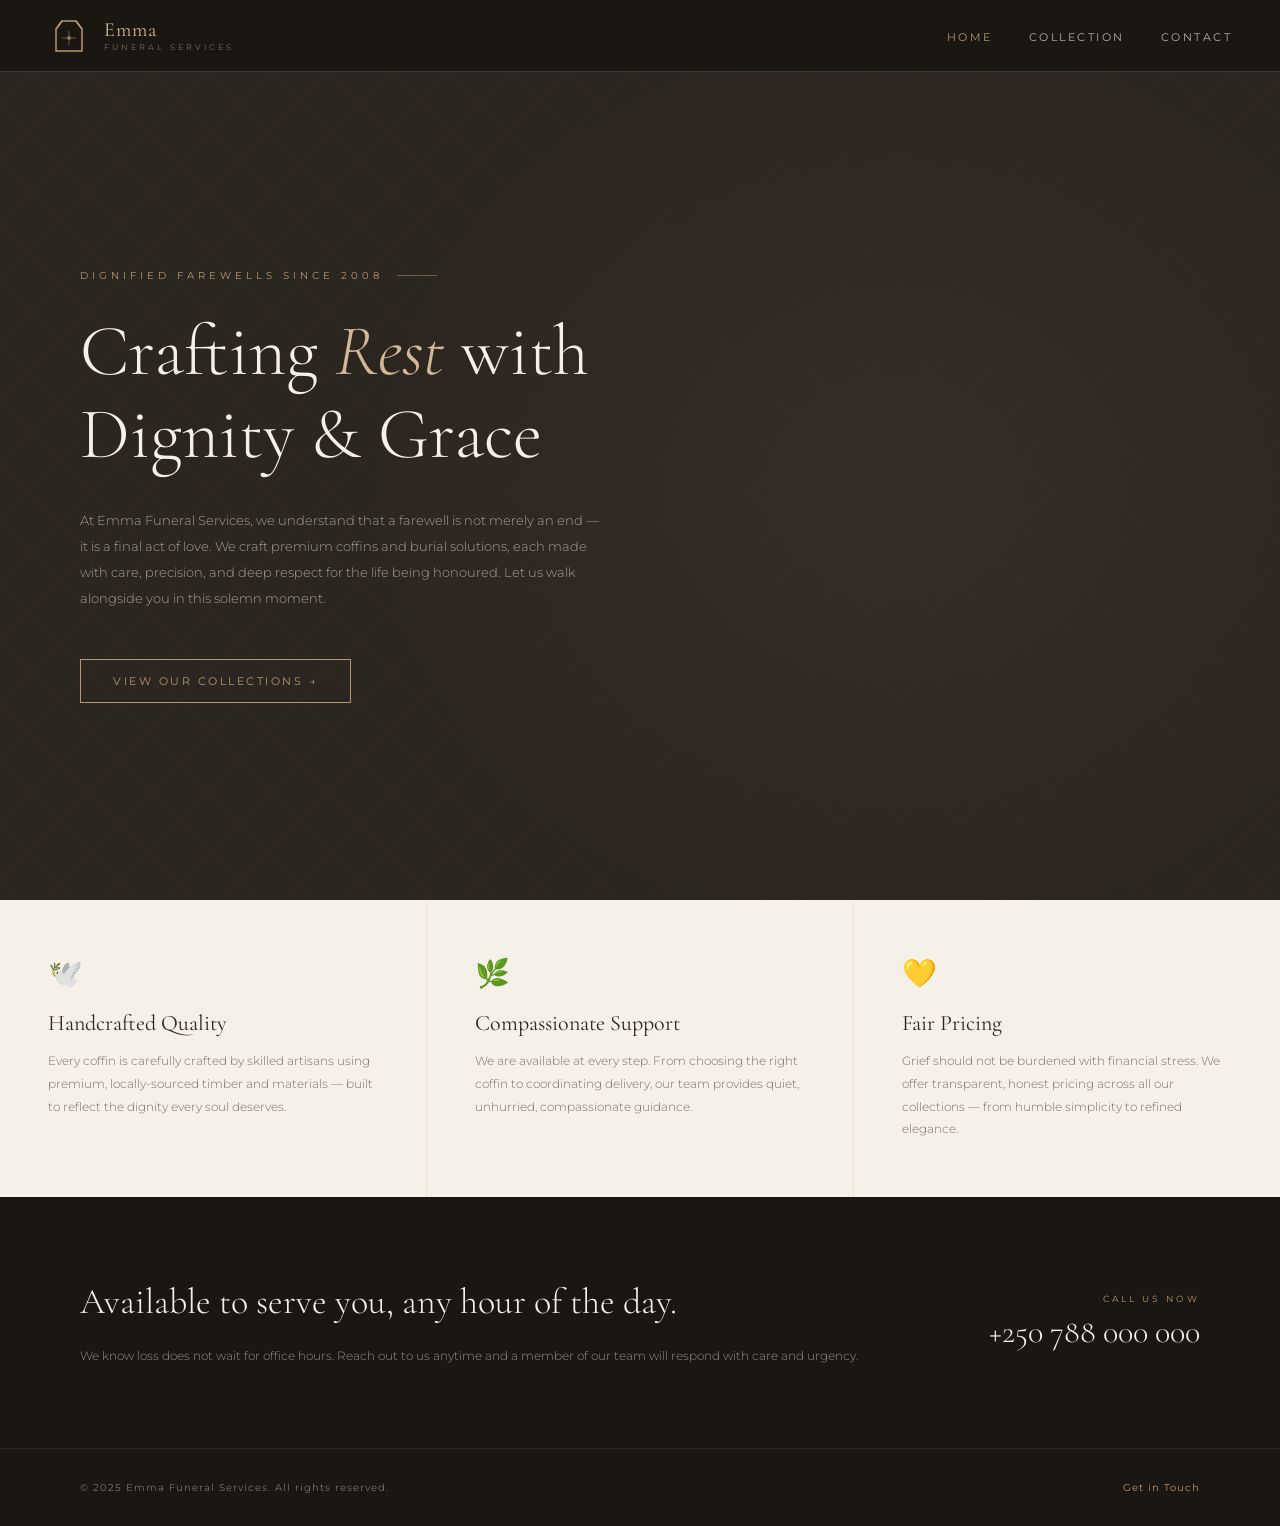
==== index.html @ 49c73a78 "first commit" ====
<!DOCTYPE html>
<html lang="en">
<head>
<meta charset="UTF-8">
<meta name="viewport" content="width=device-width, initial-scale=1.0">
<title>Emma Funeral Services</title>
<link href="https://fonts.googleapis.com/css2?family=Cormorant+Garamond:ital,wght@0,300;0,400;0,600;1,300;1,400&family=Montserrat:wght@300;400;500&display=swap" rel="stylesheet">
<link rel="stylesheet" href="style.css">
</head>
<body>

<nav>
  <div class="nav-brand" onclick="showPage('home')">
    <svg class="nav-logo" viewBox="0 0 42 42" fill="none" xmlns="http://www.w3.org/2000/svg">
      <path d="M14 6 L28 6 L34 14 L34 36 L8 36 L8 14 Z" fill="none" stroke="#b8966e" stroke-width="1.5"/>
      <path d="M8 14 L14 6" stroke="#b8966e" stroke-width="1.5"/>
      <path d="M28 6 L34 14" stroke="#b8966e" stroke-width="1.5"/>
      <line x1="21" y1="16" x2="21" y2="30" stroke="#b8966e" stroke-width="1" opacity="0.5"/>
      <line x1="14" y1="23" x2="28" y2="23" stroke="#b8966e" stroke-width="1" opacity="0.5"/>
      <circle cx="21" cy="23" r="2" fill="#b8966e" opacity="0.6"/>
    </svg>
    <div class="nav-name"><span>Emma</span><span>Funeral Services</span></div>
  </div>
  <ul class="nav-links">
    <li><a class="active" id="nav-home" onclick="showPage('home')">Home</a></li>
    <li><a id="nav-gallery" onclick="showPage('gallery')">Collection</a></li>
    <li><a id="nav-contact" onclick="showPage('contact')">Contact</a></li>
  </ul>
</nav>

<!-- HOME -->
<div class="page active" id="page-home">
  <section class="home-hero">
    <div class="home-hero-content">
      <div class="hero-eyebrow">Dignified Farewells Since 2008</div>
      <h1>Crafting <em>Rest</em> with<br>Dignity &amp; Grace</h1>
      <p class="hero-description">At Emma Funeral Services, we understand that a farewell is not merely an end — it is a final act of love. We craft premium coffins and burial solutions, each made with care, precision, and deep respect for the life being honoured. Let us walk alongside you in this solemn moment.</p>
      <button class="hero-cta" onclick="showPage('gallery')">View Our Collections →</button>
    </div>
  </section>
  <section class="home-pillars">
    <div class="pillar"><span class="pillar-icon">🕊️</span><h3>Handcrafted Quality</h3><p>Every coffin is carefully crafted by skilled artisans using premium, locally-sourced timber and materials — built to reflect the dignity every soul deserves.</p></div>
    <div class="pillar"><span class="pillar-icon">🌿</span><h3>Compassionate Support</h3><p>We are available at every step. From choosing the right coffin to coordinating delivery, our team provides quiet, unhurried, compassionate guidance.</p></div>
    <div class="pillar"><span class="pillar-icon">💛</span><h3>Fair Pricing</h3><p>Grief should not be burdened with financial stress. We offer transparent, honest pricing across all our collections — from humble simplicity to refined elegance.</p></div>
  </section>
  <section class="home-banner">
    <div class="home-banner-text">
      <h2>Available to serve you, any hour of the day.</h2>
      <p>We know loss does not wait for office hours. Reach out to us anytime and a member of our team will respond with care and urgency.</p>
    </div>
    <div class="banner-tel"><span>Call Us Now</span><a href="tel:+250788000000">+250 788 000 000</a></div>
  </section>
  <footer><p>© 2025 Emma Funeral Services. All rights reserved.</p><a onclick="showPage('contact')">Get in Touch</a></footer>
</div>

<!-- GALLERY -->
<div class="page" id="page-gallery">
  <div class="gallery-header">
    <h2>Our Collections</h2>
    <p>Select a coffin · Contact to purchase</p>
    <div class="gallery-divider"></div>
  </div>
  <div class="gallery-body">
    <div class="product-grid" id="product-grid"></div>
    <div class="gallery-empty" id="gallery-empty"><p>No products available yet — please check back soon.</p></div>
  </div>
  <footer><p>© 2025 Emma Funeral Services. All rights reserved.</p><a onclick="showPage('contact')">Get in Touch</a></footer>
</div>

<!-- CONTACT -->
<div class="page" id="page-contact">
  <div class="contact-layout">
    <div class="contact-left">
      <h2>We're Here<br>For You</h2>
      <p class="sub">Get in touch</p>
      <div class="contact-detail"><div class="contact-detail-icon">📍</div><div class="contact-detail-text"><span>Location</span><p>KG 14 Ave, Kigali<br>Rwanda</p></div></div>
      <div class="contact-detail"><div class="contact-detail-icon">📞</div><div class="contact-detail-text"><span>Phone</span><p>+250 788 000 000<br>Available 24 / 7</p></div></div>
      <div class="contact-detail"><div class="contact-detail-icon">✉️</div><div class="contact-detail-text"><span>Email</span><p>info@emmafunerals.rw</p></div></div>
      <div class="contact-detail"><div class="contact-detail-icon">🕐</div><div class="contact-detail-text"><span>Hours</span><p>Mon – Sat: 7:00 AM – 7:00 PM<br>Emergency: 24 hours</p></div></div>
    </div>
    <div class="contact-right">
      <h3>Send Us a Message</h3>
      <div class="form-group"><label>Full Name</label><input type="text" placeholder="Your name"></div>
      <div class="form-group"><label>Phone Number</label><input type="tel" placeholder="+250 ___"></div>
      <div class="form-group"><label>Email Address</label><input type="email" placeholder="you@email.com"></div>
      <div class="form-group"><label>Message</label><textarea placeholder="How can we help you?"></textarea></div>
      <button class="form-submit" onclick="submitForm()">Send Message</button>
      <div class="form-success" id="form-success">✓ &nbsp; Thank you. We will reach out to you shortly.</div>
    </div>
  </div>
  <footer><p>© 2025 Emma Funeral Services. All rights reserved.</p><a href="tel:+250788000000">+250 788 000 000</a></footer>
</div>

<script src="main.js"></script>
</body>
</html>
---- style.css ----
:root {
    --ink: #1a1612; --charcoal: #2c2620;
    --gold: #b8966e; --gold-light: #d4b896;
    --ivory: #f5f0e8; --ivory-dark: #ede5d5;
    --gray: #7a706a; --white: #faf8f4;
  }
  * { margin:0; padding:0; box-sizing:border-box; }
  body { font-family:'Montserrat',sans-serif; background:var(--white); color:var(--ink); overflow-x:hidden; }

  /* NAV */
  nav { position:fixed; top:0; left:0; right:0; z-index:100; background:var(--ink); display:flex; align-items:center; justify-content:space-between; padding:0 48px; height:72px; border-bottom:1px solid rgba(184,150,110,0.25); }
  .nav-brand { display:flex; align-items:center; gap:14px; text-decoration:none; cursor:pointer; }
  .nav-logo { width:42px; height:42px; }
  .nav-name { display:flex; flex-direction:column; line-height:1; }
  .nav-name span:first-child { font-family:'Cormorant Garamond',serif; font-size:20px; color:var(--gold-light); letter-spacing:1px; }
  .nav-name span:last-child { font-size:8px; letter-spacing:3px; color:var(--gray); text-transform:uppercase; margin-top:3px; }
  .nav-links { display:flex; gap:36px; list-style:none; }
  .nav-links a { font-size:11px; letter-spacing:2.5px; text-transform:uppercase; color:var(--ivory); text-decoration:none; opacity:.7; transition:opacity .2s,color .2s; cursor:pointer; }
  .nav-links a:hover,.nav-links a.active { opacity:1; color:var(--gold); }

  /* PAGES */
  .page { display:none; padding-top:72px; min-height:100vh; }
  .page.active { display:block; }

  /* HOME */
  .home-hero { background:var(--charcoal); min-height:calc(100vh - 72px); display:flex; align-items:center; position:relative; overflow:hidden; }
  .home-hero::before { content:''; position:absolute; inset:0; background:radial-gradient(ellipse 60% 80% at 70% 50%,rgba(184,150,110,.07) 0%,transparent 70%),url("data:image/svg+xml,%3Csvg width='60' height='60' xmlns='http://www.w3.org/2000/svg'%3E%3Cpath d='M30 0 L60 30 L30 60 L0 30 Z' fill='none' stroke='rgba(184,150,110,0.04)' stroke-width='0.5'/%3E%3C/svg%3E"); background-size:cover,60px 60px; }
  .home-hero-content { position:relative; z-index:1; max-width:680px; padding:80px; }
  .hero-eyebrow { font-size:10px; letter-spacing:4px; text-transform:uppercase; color:var(--gold); margin-bottom:28px; display:flex; align-items:center; gap:14px; }
  .hero-eyebrow::after { content:''; display:inline-block; width:40px; height:1px; background:var(--gold); opacity:.5; }
  .home-hero h1 { font-family:'Cormorant Garamond',serif; font-size:clamp(42px,6vw,72px); font-weight:300; color:var(--ivory); line-height:1.15; margin-bottom:32px; }
  .home-hero h1 em { font-style:italic; color:var(--gold-light); }
  .hero-description { font-size:13px; line-height:2; color:rgba(245,240,232,.6); max-width:520px; margin-bottom:48px; font-weight:300; }
  .hero-cta { display:inline-flex; align-items:center; gap:12px; padding:14px 32px; border:1px solid var(--gold); color:var(--gold); font-size:11px; letter-spacing:2.5px; text-transform:uppercase; cursor:pointer; background:transparent; transition:background .3s,color .3s; font-family:'Montserrat',sans-serif; }
  .hero-cta:hover { background:var(--gold); color:var(--ink); }
  .home-pillars { background:var(--ivory-dark); display:grid; grid-template-columns:repeat(3,1fr); gap:1px; }
  .pillar { background:var(--ivory); padding:56px 48px; transition:background .3s; }
  .pillar:hover { background:var(--white); }
  .pillar-icon { font-size:28px; margin-bottom:20px; display:block; }
  .pillar h3 { font-family:'Cormorant Garamond',serif; font-size:22px; font-weight:400; margin-bottom:14px; color:var(--charcoal); }
  .pillar p { font-size:12px; line-height:1.9; color:var(--gray); font-weight:300; }
  .home-banner { background:var(--ink); padding:80px; display:flex; align-items:center; justify-content:space-between; gap:48px; }
  .home-banner-text h2 { font-family:'Cormorant Garamond',serif; font-size:36px; font-weight:300; color:var(--ivory); line-height:1.4; margin-bottom:16px; }
  .home-banner-text p { font-size:12px; color:rgba(245,240,232,.55); line-height:2; font-weight:300; }
  .banner-tel { flex-shrink:0; text-align:right; }
  .banner-tel span { display:block; font-size:9px; letter-spacing:3px; text-transform:uppercase; color:var(--gold); margin-bottom:8px; }
  .banner-tel a { font-family:'Cormorant Garamond',serif; font-size:32px; color:var(--ivory); text-decoration:none; font-weight:300; }

  /* GALLERY */
  .gallery-header { background:var(--charcoal); padding:72px 80px 60px; text-align:center; }
  .gallery-header h2 { font-family:'Cormorant Garamond',serif; font-size:52px; font-weight:300; color:var(--ivory); margin-bottom:14px; }
  .gallery-header p { font-size:12px; letter-spacing:2px; color:var(--gold); text-transform:uppercase; }
  .gallery-divider { width:40px; height:1px; background:var(--gold); margin:20px auto 0; opacity:.5; }
  .gallery-body { background:var(--ivory); padding:80px; }
  .gallery-empty { text-align:center; padding:80px 0; }
  .gallery-empty p { font-family:'Cormorant Garamond',serif; font-size:22px; font-style:italic; color:var(--gray); }
  .product-grid { display:grid; grid-template-columns:repeat(auto-fill,minmax(300px,1fr)); gap:32px; }
  .product-card { background:var(--white); overflow:hidden; transition:transform .3s,box-shadow .3s; }
  .product-card:hover { transform:translateY(-4px); box-shadow:0 20px 48px rgba(26,22,18,.12); }
  .product-img-wrap { height:260px; overflow:hidden; background:var(--ivory-dark); }
  .product-img-wrap img { width:100%; height:100%; object-fit:cover; transition:transform .5s; }
  .product-card:hover .product-img-wrap img { transform:scale(1.04); }
  .product-no-img { width:100%; height:100%; display:flex; align-items:center; justify-content:center; font-size:56px; color:rgba(122,112,106,.3); }
  .product-info { padding:24px 28px 28px; }
  .product-name { font-family:'Cormorant Garamond',serif; font-size:22px; font-weight:400; color:var(--charcoal); margin-bottom:6px; }
  .product-price { font-size:13px; color:var(--gold); font-weight:500; margin-bottom:18px; }
  .product-desc { font-size:11.5px; color:var(--gray); line-height:1.8; margin-bottom:22px; font-weight:300; }
  .product-btns { display:flex; gap:10px; }
  .btn-call,.btn-chat { flex:1; padding:11px 16px; font-size:10px; letter-spacing:1.5px; text-transform:uppercase; border:none; cursor:pointer; display:flex; align-items:center; justify-content:center; gap:8px; text-decoration:none; transition:background .25s,color .25s; }
  .btn-call { background:var(--charcoal); color:var(--ivory); }
  .btn-call:hover { background:var(--ink); }
  .btn-chat { background:transparent; color:var(--gold); border:1px solid var(--gold); }
  .btn-chat:hover { background:var(--gold); color:var(--ink); }

  /* CONTACT */
  .contact-layout { min-height:calc(100vh - 72px); display:grid; grid-template-columns:1fr 1fr; }
  .contact-left { background:var(--charcoal); padding:80px; display:flex; flex-direction:column; justify-content:center; }
  .contact-left h2 { font-family:'Cormorant Garamond',serif; font-size:48px; font-weight:300; color:var(--ivory); line-height:1.2; margin-bottom:12px; }
  .contact-left .sub { font-size:11px; letter-spacing:2px; text-transform:uppercase; color:var(--gold); margin-bottom:48px; }
  .contact-detail { display:flex; gap:16px; align-items:flex-start; margin-bottom:32px; }
  .contact-detail-icon { font-size:18px; padding-top:2px; }
  .contact-detail-text span { display:block; font-size:9px; letter-spacing:2.5px; text-transform:uppercase; color:var(--gold); margin-bottom:5px; }
  .contact-detail-text p { font-size:13px; color:var(--ivory-dark); font-weight:300; line-height:1.7; }
  .contact-right { background:var(--white); padding:80px; display:flex; flex-direction:column; justify-content:center; }
  .contact-right h3 { font-family:'Cormorant Garamond',serif; font-size:28px; font-weight:400; color:var(--charcoal); margin-bottom:32px; }
  .form-group { margin-bottom:22px; }
  .form-group label { display:block; font-size:9px; letter-spacing:2px; text-transform:uppercase; color:var(--gray); margin-bottom:8px; }
  .form-group input,.form-group textarea { width:100%; padding:13px 16px; background:var(--ivory); border:1px solid var(--ivory-dark); font-family:'Montserrat',sans-serif; font-size:13px; color:var(--ink); outline:none; transition:border-color .2s; font-weight:300; }
  .form-group input:focus,.form-group textarea:focus { border-color:var(--gold); }
  .form-group textarea { resize:vertical; min-height:110px; }
  .form-submit { width:100%; padding:15px; background:var(--charcoal); color:var(--ivory); border:none; font-family:'Montserrat',sans-serif; font-size:11px; letter-spacing:2.5px; text-transform:uppercase; cursor:pointer; transition:background .25s; margin-top:8px; }
  .form-submit:hover { background:var(--ink); }
  .form-success { display:none; padding:14px 18px; background:rgba(184,150,110,.12); border-left:3px solid var(--gold); margin-top:16px; font-size:12px; color:var(--charcoal); }

  /* FOOTER */
  footer { background:var(--ink); padding:32px 80px; display:flex; align-items:center; justify-content:space-between; border-top:1px solid rgba(184,150,110,.12); }
  footer p { font-size:10px; color:var(--gray); letter-spacing:1px; }
  footer a { font-size:10px; color:var(--gold); text-decoration:none; letter-spacing:1px; cursor:pointer; }
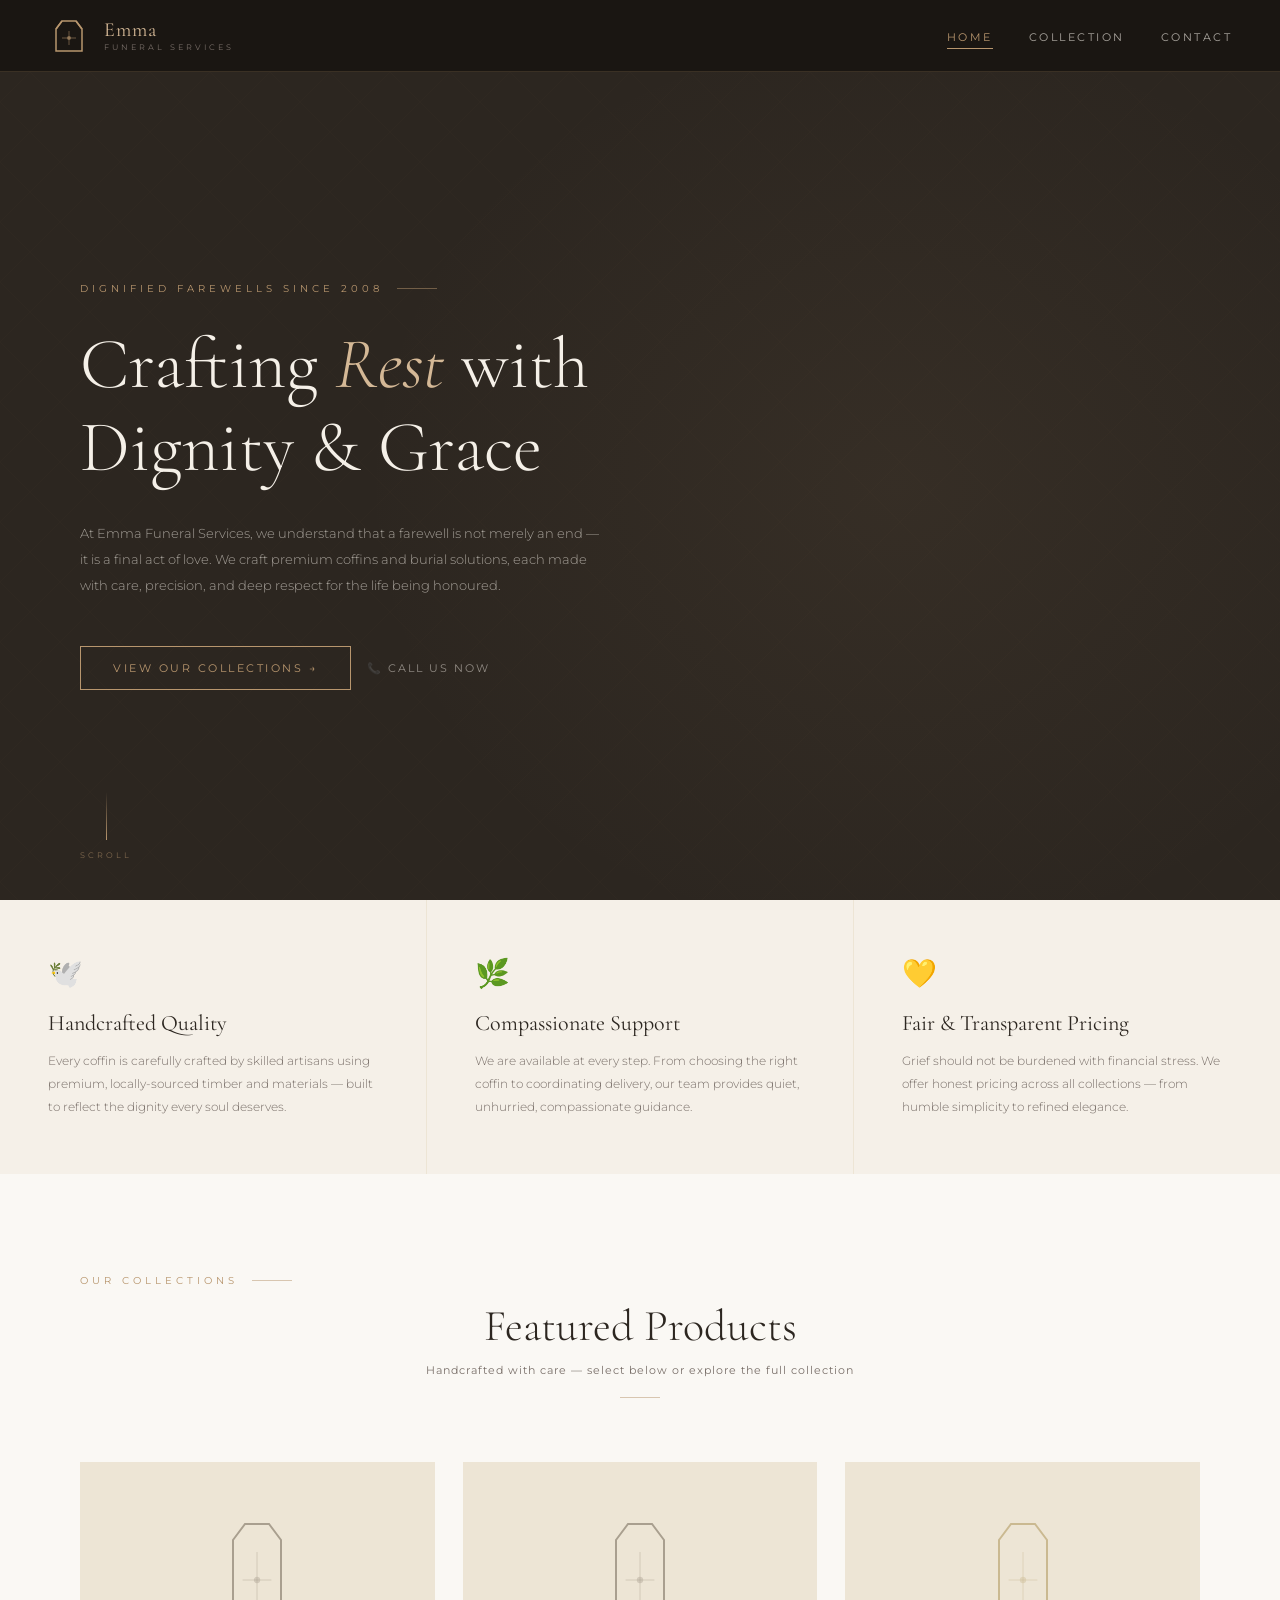
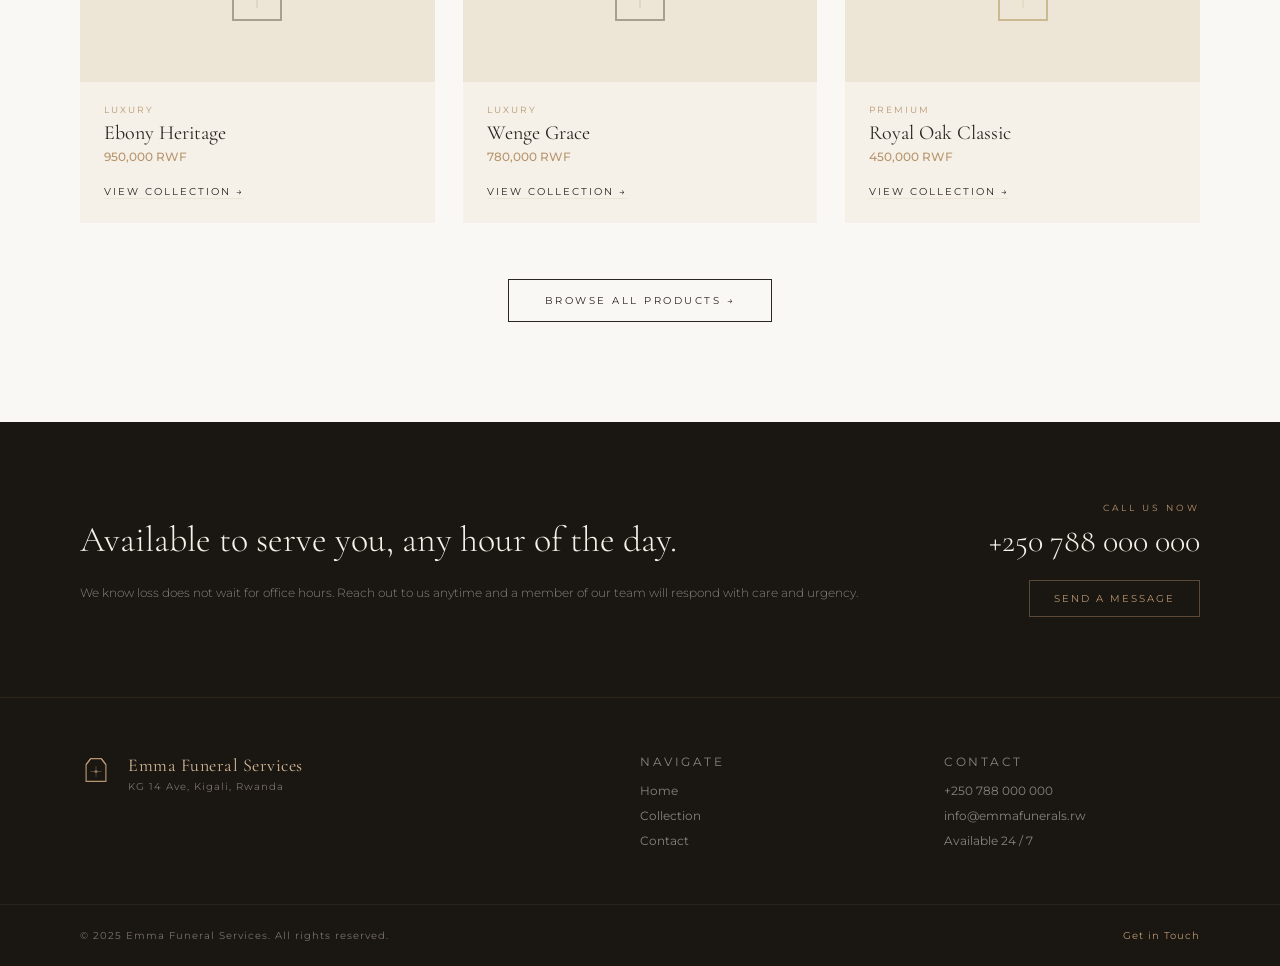
==== commit da388c1c: "Updated website with full functionality" ====
--- a/index.html
+++ b/index.html
@@ -3,12 +3,13 @@
 <head>
 <meta charset="UTF-8">
 <meta name="viewport" content="width=device-width, initial-scale=1.0">
-<title>Emma Funeral Services</title>
-<link href="https://fonts.googleapis.com/css2?family=Cormorant+Garamond:ital,wght@0,300;0,400;0,600;1,300;1,400&family=Montserrat:wght@300;400;500&display=swap" rel="stylesheet">
+<title>Emma Funeral Services — Kigali, Rwanda</title>
+<link href="https://fonts.googleapis.com/css2?family=Cormorant+Garamond:ital,wght@0,300;0,400;0,600;1,300;1,400&family=Montserrat:wght@300;400;500;600&display=swap" rel="stylesheet">
 <link rel="stylesheet" href="style.css">
 </head>
 <body>
 
+<!-- ═══════ NAVIGATION ═══════ -->
 <nav>
   <div class="nav-brand" onclick="showPage('home')">
     <svg class="nav-logo" viewBox="0 0 42 42" fill="none" xmlns="http://www.w3.org/2000/svg">
@@ -21,76 +22,238 @@
     </svg>
     <div class="nav-name"><span>Emma</span><span>Funeral Services</span></div>
   </div>
-  <ul class="nav-links">
+  <button class="nav-mobile-toggle" id="nav-toggle" onclick="toggleMobileNav()" aria-label="Toggle menu">
+    <span></span><span></span><span></span>
+  </button>
+  <ul class="nav-links" id="nav-links">
     <li><a class="active" id="nav-home" onclick="showPage('home')">Home</a></li>
     <li><a id="nav-gallery" onclick="showPage('gallery')">Collection</a></li>
     <li><a id="nav-contact" onclick="showPage('contact')">Contact</a></li>
   </ul>
 </nav>
 
-<!-- HOME -->
+<!-- ═══════ HOME PAGE ═══════ -->
 <div class="page active" id="page-home">
+
+  <!-- Hero -->
   <section class="home-hero">
     <div class="home-hero-content">
       <div class="hero-eyebrow">Dignified Farewells Since 2008</div>
       <h1>Crafting <em>Rest</em> with<br>Dignity &amp; Grace</h1>
-      <p class="hero-description">At Emma Funeral Services, we understand that a farewell is not merely an end — it is a final act of love. We craft premium coffins and burial solutions, each made with care, precision, and deep respect for the life being honoured. Let us walk alongside you in this solemn moment.</p>
-      <button class="hero-cta" onclick="showPage('gallery')">View Our Collections →</button>
-    </div>
-  </section>
+      <p class="hero-description">At Emma Funeral Services, we understand that a farewell is not merely an end — it is a final act of love. We craft premium coffins and burial solutions, each made with care, precision, and deep respect for the life being honoured.</p>
+      <div class="hero-actions">
+        <button class="hero-cta" onclick="showPage('gallery')">View Our Collections →</button>
+        <a class="hero-cta-secondary" href="tel:+250788000000">📞 Call Us Now</a>
+      </div>
+    </div>
+    <div class="hero-scroll-hint">
+      <span class="scroll-line"></span>
+      <span class="scroll-text">scroll</span>
+    </div>
+  </section>
+
+  <!-- Pillars -->
   <section class="home-pillars">
-    <div class="pillar"><span class="pillar-icon">🕊️</span><h3>Handcrafted Quality</h3><p>Every coffin is carefully crafted by skilled artisans using premium, locally-sourced timber and materials — built to reflect the dignity every soul deserves.</p></div>
-    <div class="pillar"><span class="pillar-icon">🌿</span><h3>Compassionate Support</h3><p>We are available at every step. From choosing the right coffin to coordinating delivery, our team provides quiet, unhurried, compassionate guidance.</p></div>
-    <div class="pillar"><span class="pillar-icon">💛</span><h3>Fair Pricing</h3><p>Grief should not be burdened with financial stress. We offer transparent, honest pricing across all our collections — from humble simplicity to refined elegance.</p></div>
-  </section>
+    <div class="pillar">
+      <span class="pillar-icon">🕊️</span>
+      <h3>Handcrafted Quality</h3>
+      <p>Every coffin is carefully crafted by skilled artisans using premium, locally-sourced timber and materials — built to reflect the dignity every soul deserves.</p>
+    </div>
+    <div class="pillar">
+      <span class="pillar-icon">🌿</span>
+      <h3>Compassionate Support</h3>
+      <p>We are available at every step. From choosing the right coffin to coordinating delivery, our team provides quiet, unhurried, compassionate guidance.</p>
+    </div>
+    <div class="pillar">
+      <span class="pillar-icon">💛</span>
+      <h3>Fair &amp; Transparent Pricing</h3>
+      <p>Grief should not be burdened with financial stress. We offer honest pricing across all collections — from humble simplicity to refined elegance.</p>
+    </div>
+  </section>
+
+  <!-- Featured Products -->
+  <section class="featured-section">
+    <div class="featured-header">
+      <div class="section-eyebrow">Our Collections</div>
+      <h2>Featured Products</h2>
+      <p class="featured-sub">Handcrafted with care — select below or explore the full collection</p>
+      <div class="section-divider"></div>
+    </div>
+    <div class="featured-grid" id="featured-grid">
+      <!-- Rendered by JS -->
+    </div>
+    <div class="featured-footer">
+      <button class="btn-view-all" onclick="showPage('gallery')">Browse All Products →</button>
+    </div>
+  </section>
+
+  <!-- Banner / CTA -->
   <section class="home-banner">
     <div class="home-banner-text">
       <h2>Available to serve you, any hour of the day.</h2>
       <p>We know loss does not wait for office hours. Reach out to us anytime and a member of our team will respond with care and urgency.</p>
     </div>
-    <div class="banner-tel"><span>Call Us Now</span><a href="tel:+250788000000">+250 788 000 000</a></div>
-  </section>
-  <footer><p>© 2025 Emma Funeral Services. All rights reserved.</p><a onclick="showPage('contact')">Get in Touch</a></footer>
-</div>
-
-<!-- GALLERY -->
+    <div class="banner-contact">
+      <div class="banner-tel">
+        <span>Call Us Now</span>
+        <a href="tel:+250788000000">+250 788 000 000</a>
+      </div>
+      <button class="banner-msg-btn" onclick="showPage('contact')">Send a Message</button>
+    </div>
+  </section>
+
+  <!-- Footer -->
+  <footer>
+    <div class="footer-top">
+      <div class="footer-brand">
+        <svg viewBox="0 0 42 42" fill="none" xmlns="http://www.w3.org/2000/svg" style="width:32px;flex-shrink:0">
+          <path d="M14 6 L28 6 L34 14 L34 36 L8 36 L8 14 Z" fill="none" stroke="#b8966e" stroke-width="1.5"/>
+          <path d="M8 14 L14 6" stroke="#b8966e" stroke-width="1.5"/>
+          <path d="M28 6 L34 14" stroke="#b8966e" stroke-width="1.5"/>
+          <line x1="21" y1="16" x2="21" y2="30" stroke="#b8966e" stroke-width="1" opacity="0.5"/>
+          <line x1="14" y1="23" x2="28" y2="23" stroke="#b8966e" stroke-width="1" opacity="0.5"/>
+          <circle cx="21" cy="23" r="2" fill="#b8966e" opacity="0.6"/>
+        </svg>
+        <div>
+          <div class="footer-brand-name">Emma Funeral Services</div>
+          <div class="footer-brand-tag">KG 14 Ave, Kigali, Rwanda</div>
+        </div>
+      </div>
+      <div class="footer-links-col">
+        <span class="footer-col-title">Navigate</span>
+        <a onclick="showPage('home')">Home</a>
+        <a onclick="showPage('gallery')">Collection</a>
+        <a onclick="showPage('contact')">Contact</a>
+      </div>
+      <div class="footer-links-col">
+        <span class="footer-col-title">Contact</span>
+        <a href="tel:+250788000000">+250 788 000 000</a>
+        <a href="mailto:info@emmafunerals.rw">info@emmafunerals.rw</a>
+        <span>Available 24 / 7</span>
+      </div>
+    </div>
+    <div class="footer-bottom">
+      <p>© 2025 Emma Funeral Services. All rights reserved.</p>
+      <a onclick="showPage('contact')">Get in Touch</a>
+    </div>
+  </footer>
+</div>
+
+<!-- ═══════ GALLERY PAGE ═══════ -->
 <div class="page" id="page-gallery">
   <div class="gallery-header">
+    <div class="section-eyebrow" style="color:var(--gold);margin-bottom:16px">Handcrafted with Care</div>
     <h2>Our Collections</h2>
     <p>Select a coffin · Contact to purchase</p>
     <div class="gallery-divider"></div>
   </div>
+
+  <!-- Filter Bar -->
+  <div class="filter-bar">
+    <button class="filter-btn active" data-cat="all" onclick="setFilter('all')">All</button>
+    <button class="filter-btn" data-cat="standard" onclick="setFilter('standard')">Standard</button>
+    <button class="filter-btn" data-cat="premium" onclick="setFilter('premium')">Premium</button>
+    <button class="filter-btn" data-cat="luxury" onclick="setFilter('luxury')">Luxury</button>
+  </div>
+
   <div class="gallery-body">
     <div class="product-grid" id="product-grid"></div>
-    <div class="gallery-empty" id="gallery-empty"><p>No products available yet — please check back soon.</p></div>
-  </div>
-  <footer><p>© 2025 Emma Funeral Services. All rights reserved.</p><a onclick="showPage('contact')">Get in Touch</a></footer>
-</div>
-
-<!-- CONTACT -->
+    <div class="gallery-empty" id="gallery-empty" style="display:none"><p>No products in this category — please check back soon.</p></div>
+  </div>
+
+  <footer>
+    <div class="footer-bottom">
+      <p>© 2025 Emma Funeral Services. All rights reserved.</p>
+      <a onclick="showPage('contact')">Get in Touch</a>
+    </div>
+  </footer>
+</div>
+
+<!-- ═══════ CONTACT PAGE ═══════ -->
 <div class="page" id="page-contact">
   <div class="contact-layout">
     <div class="contact-left">
       <h2>We're Here<br>For You</h2>
-      <p class="sub">Get in touch</p>
-      <div class="contact-detail"><div class="contact-detail-icon">📍</div><div class="contact-detail-text"><span>Location</span><p>KG 14 Ave, Kigali<br>Rwanda</p></div></div>
-      <div class="contact-detail"><div class="contact-detail-icon">📞</div><div class="contact-detail-text"><span>Phone</span><p>+250 788 000 000<br>Available 24 / 7</p></div></div>
-      <div class="contact-detail"><div class="contact-detail-icon">✉️</div><div class="contact-detail-text"><span>Email</span><p>info@emmafunerals.rw</p></div></div>
-      <div class="contact-detail"><div class="contact-detail-icon">🕐</div><div class="contact-detail-text"><span>Hours</span><p>Mon – Sat: 7:00 AM – 7:00 PM<br>Emergency: 24 hours</p></div></div>
-    </div>
+      <p class="sub">Get in touch — we respond promptly</p>
+      <div class="contact-detail">
+        <div class="contact-detail-icon">📍</div>
+        <div class="contact-detail-text"><span>Location</span><p>KG 14 Ave, Kigali<br>Rwanda</p></div>
+      </div>
+      <div class="contact-detail">
+        <div class="contact-detail-icon">📞</div>
+        <div class="contact-detail-text"><span>Phone</span><p>+250 788 000 000<br>Available 24 / 7</p></div>
+      </div>
+      <div class="contact-detail">
+        <div class="contact-detail-icon">✉️</div>
+        <div class="contact-detail-text"><span>Email</span><p>info@emmafunerals.rw</p></div>
+      </div>
+      <div class="contact-detail">
+        <div class="contact-detail-icon">🕐</div>
+        <div class="contact-detail-text"><span>Hours</span><p>Mon – Sat: 7:00 AM – 7:00 PM<br>Emergency: 24 hours</p></div>
+      </div>
+    </div>
+
     <div class="contact-right">
       <h3>Send Us a Message</h3>
-      <div class="form-group"><label>Full Name</label><input type="text" placeholder="Your name"></div>
-      <div class="form-group"><label>Phone Number</label><input type="tel" placeholder="+250 ___"></div>
-      <div class="form-group"><label>Email Address</label><input type="email" placeholder="you@email.com"></div>
-      <div class="form-group"><label>Message</label><textarea placeholder="How can we help you?"></textarea></div>
+      <div class="form-group">
+        <label>Full Name <span class="req">*</span></label>
+        <input type="text" id="cf-name" placeholder="Your full name">
+      </div>
+      <div class="form-group">
+        <label>Phone Number <span class="req">*</span></label>
+        <input type="tel" id="cf-phone" placeholder="+250 788 ___">
+      </div>
+      <div class="form-group">
+        <label>Email Address <span class="req">*</span></label>
+        <input type="email" id="cf-email" placeholder="you@email.com">
+      </div>
+      <div class="form-group">
+        <label>Message <span class="req">*</span></label>
+        <textarea id="cf-message" placeholder="How can we help you?"></textarea>
+      </div>
       <button class="form-submit" onclick="submitForm()">Send Message</button>
+      <div class="form-error" id="form-error"></div>
       <div class="form-success" id="form-success">✓ &nbsp; Thank you. We will reach out to you shortly.</div>
     </div>
   </div>
-  <footer><p>© 2025 Emma Funeral Services. All rights reserved.</p><a href="tel:+250788000000">+250 788 000 000</a></footer>
+
+  <footer>
+    <div class="footer-bottom">
+      <p>© 2025 Emma Funeral Services. All rights reserved.</p>
+      <a href="tel:+250788000000">+250 788 000 000</a>
+    </div>
+  </footer>
+</div>
+
+<!-- ═══════ PRODUCT MODAL ═══════ -->
+<div class="modal-overlay" id="modal-overlay" onclick="handleModalClick(event)">
+  <div class="modal-box">
+    <button class="modal-close" onclick="closeModal()">✕</button>
+    <div class="modal-img" id="modal-img"></div>
+    <div class="modal-body">
+      <div class="modal-cat" id="modal-cat"></div>
+      <div class="modal-name" id="modal-name"></div>
+      <div class="modal-price" id="modal-price"></div>
+      <div class="modal-desc" id="modal-desc"></div>
+      <div class="modal-btns">
+        <a class="btn-call" id="modal-call" href="#">📞 Call to Order</a>
+        <a class="btn-chat" id="modal-wa" href="#" target="_blank">💬 WhatsApp</a>
+      </div>
+    </div>
+  </div>
 </div>
 
 <script src="main.js"></script>
+<script>
+  // Close modal only when clicking the overlay backdrop, not the box
+  function handleModalClick(e) {
+    if (e.target === document.getElementById('modal-overlay')) closeModal();
+  }
+  // Mobile nav toggle
+  function toggleMobileNav() {
+    document.getElementById('nav-links').classList.toggle('open');
+    document.getElementById('nav-toggle').classList.toggle('open');
+  }
+</script>
 </body>
 </html>
--- a/style.css
+++ b/style.css
@@ -1,98 +1,779 @@
- :root {
-    --ink: #1a1612; --charcoal: #2c2620;
-    --gold: #b8966e; --gold-light: #d4b896;
-    --ivory: #f5f0e8; --ivory-dark: #ede5d5;
-    --gray: #7a706a; --white: #faf8f4;
+/* ═══════════════════════════════════════════════════════
+   Emma Funeral Services — style.css
+   Main website styles: nav, pages, gallery, modal, contact
+═══════════════════════════════════════════════════════ */
+
+:root {
+  --ink: #1a1612;
+  --charcoal: #2c2620;
+  --warm: #3d342b;
+  --gold: #b8966e;
+  --gold-light: #d4b896;
+  --gold-dim: rgba(184,150,110,.15);
+  --ivory: #f5f0e8;
+  --ivory-dark: #ede5d5;
+  --gray: #7a706a;
+  --white: #faf8f4;
+  --transition: .28s cubic-bezier(.4,0,.2,1);
+}
+
+* { margin: 0; padding: 0; box-sizing: border-box; }
+
+body {
+  font-family: 'Montserrat', sans-serif;
+  background: var(--white);
+  color: var(--ink);
+  overflow-x: hidden;
+}
+
+/* ─── TYPOGRAPHY HELPERS ─── */
+.section-eyebrow {
+  font-size: 10px;
+  letter-spacing: 4px;
+  text-transform: uppercase;
+  color: var(--gold);
+  display: flex;
+  align-items: center;
+  gap: 14px;
+  margin-bottom: 12px;
+}
+.section-eyebrow::after {
+  content: '';
+  display: inline-block;
+  width: 40px;
+  height: 1px;
+  background: var(--gold);
+  opacity: .5;
+}
+.section-divider {
+  width: 40px;
+  height: 1px;
+  background: var(--gold);
+  margin: 20px auto 0;
+  opacity: .5;
+}
+
+/* ─────────── NAVIGATION ─────────── */
+nav {
+  position: fixed;
+  top: 0; left: 0; right: 0;
+  z-index: 200;
+  background: var(--ink);
+  display: flex;
+  align-items: center;
+  justify-content: space-between;
+  padding: 0 48px;
+  height: 72px;
+  border-bottom: 1px solid rgba(184,150,110,.2);
+}
+
+.nav-brand {
+  display: flex;
+  align-items: center;
+  gap: 14px;
+  cursor: pointer;
+  text-decoration: none;
+  flex-shrink: 0;
+}
+.nav-logo { width: 42px; height: 42px; }
+.nav-name { display: flex; flex-direction: column; line-height: 1; }
+.nav-name span:first-child {
+  font-family: 'Cormorant Garamond', serif;
+  font-size: 20px;
+  color: var(--gold-light);
+  letter-spacing: 1px;
+}
+.nav-name span:last-child {
+  font-size: 8px;
+  letter-spacing: 3px;
+  color: var(--gray);
+  text-transform: uppercase;
+  margin-top: 3px;
+}
+
+.nav-links {
+  display: flex;
+  gap: 36px;
+  list-style: none;
+}
+.nav-links a {
+  font-size: 11px;
+  letter-spacing: 2.5px;
+  text-transform: uppercase;
+  color: var(--ivory);
+  text-decoration: none;
+  opacity: .65;
+  transition: opacity var(--transition), color var(--transition);
+  cursor: pointer;
+  padding: 4px 0;
+  border-bottom: 1px solid transparent;
+}
+.nav-links a:hover,
+.nav-links a.active {
+  opacity: 1;
+  color: var(--gold);
+  border-bottom-color: var(--gold);
+}
+
+/* Mobile hamburger (hidden on desktop) */
+.nav-mobile-toggle {
+  display: none;
+  flex-direction: column;
+  gap: 5px;
+  background: none;
+  border: none;
+  cursor: pointer;
+  padding: 4px;
+}
+.nav-mobile-toggle span {
+  display: block;
+  width: 22px;
+  height: 1.5px;
+  background: var(--ivory);
+  transition: transform var(--transition), opacity var(--transition);
+}
+.nav-mobile-toggle.open span:nth-child(1) { transform: translateY(6.5px) rotate(45deg); }
+.nav-mobile-toggle.open span:nth-child(2) { opacity: 0; }
+.nav-mobile-toggle.open span:nth-child(3) { transform: translateY(-6.5px) rotate(-45deg); }
+
+/* ─────────── PAGES ─────────── */
+.page { display: none; padding-top: 72px; min-height: 100vh; }
+.page.active { display: block; }
+
+/* ─────────── HOME HERO ─────────── */
+.home-hero {
+  background: var(--charcoal);
+  min-height: calc(100vh - 72px);
+  display: flex;
+  align-items: center;
+  position: relative;
+  overflow: hidden;
+}
+.home-hero::before {
+  content: '';
+  position: absolute;
+  inset: 0;
+  background:
+    radial-gradient(ellipse 60% 80% at 70% 50%, rgba(184,150,110,.07) 0%, transparent 70%),
+    url("data:image/svg+xml,%3Csvg width='60' height='60' xmlns='http://www.w3.org/2000/svg'%3E%3Cpath d='M30 0 L60 30 L30 60 L0 30 Z' fill='none' stroke='rgba(184,150,110,0.04)' stroke-width='0.5'/%3E%3C/svg%3E");
+  background-size: cover, 60px 60px;
+}
+.home-hero-content {
+  position: relative;
+  z-index: 1;
+  max-width: 680px;
+  padding: 80px;
+}
+.hero-eyebrow {
+  font-size: 10px;
+  letter-spacing: 4px;
+  text-transform: uppercase;
+  color: var(--gold);
+  margin-bottom: 28px;
+  display: flex;
+  align-items: center;
+  gap: 14px;
+}
+.hero-eyebrow::after {
+  content: '';
+  display: inline-block;
+  width: 40px;
+  height: 1px;
+  background: var(--gold);
+  opacity: .5;
+}
+.home-hero h1 {
+  font-family: 'Cormorant Garamond', serif;
+  font-size: clamp(42px, 6vw, 72px);
+  font-weight: 300;
+  color: var(--ivory);
+  line-height: 1.15;
+  margin-bottom: 32px;
+}
+.home-hero h1 em { font-style: italic; color: var(--gold-light); }
+.hero-description {
+  font-size: 13px;
+  line-height: 2;
+  color: rgba(245,240,232,.6);
+  max-width: 520px;
+  margin-bottom: 48px;
+  font-weight: 300;
+}
+.hero-actions { display: flex; gap: 16px; align-items: center; flex-wrap: wrap; }
+.hero-cta {
+  display: inline-flex;
+  align-items: center;
+  gap: 12px;
+  padding: 14px 32px;
+  border: 1px solid var(--gold);
+  color: var(--gold);
+  font-size: 11px;
+  letter-spacing: 2.5px;
+  text-transform: uppercase;
+  cursor: pointer;
+  background: transparent;
+  transition: background var(--transition), color var(--transition);
+  font-family: 'Montserrat', sans-serif;
+}
+.hero-cta:hover { background: var(--gold); color: var(--ink); }
+.hero-cta-secondary {
+  font-size: 11px;
+  letter-spacing: 2px;
+  text-transform: uppercase;
+  color: rgba(245,240,232,.5);
+  text-decoration: none;
+  transition: color var(--transition);
+}
+.hero-cta-secondary:hover { color: var(--ivory); }
+
+.hero-scroll-hint {
+  position: absolute;
+  bottom: 40px;
+  left: 80px;
+  display: flex;
+  flex-direction: column;
+  align-items: center;
+  gap: 10px;
+  z-index: 1;
+}
+.scroll-line {
+  width: 1px;
+  height: 48px;
+  background: linear-gradient(to bottom, transparent, var(--gold));
+}
+.scroll-text {
+  font-size: 8px;
+  letter-spacing: 3px;
+  text-transform: uppercase;
+  color: var(--gold);
+  opacity: .6;
+}
+
+/* ─────────── PILLARS ─────────── */
+.home-pillars {
+  background: var(--ivory-dark);
+  display: grid;
+  grid-template-columns: repeat(3, 1fr);
+  gap: 1px;
+}
+.pillar {
+  background: var(--ivory);
+  padding: 56px 48px;
+  transition: background var(--transition);
+}
+.pillar:hover { background: var(--white); }
+.pillar-icon { font-size: 28px; margin-bottom: 20px; display: block; }
+.pillar h3 {
+  font-family: 'Cormorant Garamond', serif;
+  font-size: 22px;
+  font-weight: 400;
+  margin-bottom: 14px;
+  color: var(--charcoal);
+}
+.pillar p { font-size: 12px; line-height: 1.9; color: var(--gray); font-weight: 300; }
+
+/* ─────────── FEATURED SECTION ─────────── */
+.featured-section {
+  background: var(--white);
+  padding: 100px 80px;
+}
+.featured-header {
+  text-align: center;
+  margin-bottom: 64px;
+}
+.featured-header h2 {
+  font-family: 'Cormorant Garamond', serif;
+  font-size: 44px;
+  font-weight: 300;
+  color: var(--charcoal);
+  margin-bottom: 10px;
+}
+.featured-sub {
+  font-size: 11px;
+  color: var(--gray);
+  letter-spacing: 1px;
+}
+
+.featured-grid {
+  display: grid;
+  grid-template-columns: repeat(auto-fill, minmax(280px, 1fr));
+  gap: 28px;
+  margin-bottom: 56px;
+}
+.featured-card {
+  background: var(--ivory);
+  overflow: hidden;
+  transition: transform var(--transition), box-shadow var(--transition);
+}
+.featured-card:hover { transform: translateY(-4px); box-shadow: 0 16px 48px rgba(26,22,18,.1); }
+.featured-img-wrap {
+  height: 220px;
+  overflow: hidden;
+  background: var(--ivory-dark);
+  display: flex;
+  align-items: center;
+  justify-content: center;
+}
+.featured-img-wrap img { width: 100%; height: 100%; object-fit: cover; transition: transform .5s; }
+.featured-card:hover .featured-img-wrap img { transform: scale(1.04); }
+.featured-info { padding: 22px 24px 24px; }
+.featured-cat {
+  font-size: 9px;
+  letter-spacing: 2px;
+  text-transform: uppercase;
+  color: var(--gold);
+  margin-bottom: 6px;
+}
+.featured-name {
+  font-family: 'Cormorant Garamond', serif;
+  font-size: 20px;
+  color: var(--charcoal);
+  margin-bottom: 4px;
+}
+.featured-price {
+  font-size: 12px;
+  color: var(--gold);
+  font-weight: 500;
+  margin-bottom: 16px;
+}
+.featured-cta {
+  font-size: 10px;
+  letter-spacing: 2px;
+  text-transform: uppercase;
+  color: var(--charcoal);
+  background: none;
+  border: none;
+  cursor: pointer;
+  padding: 0;
+  font-family: 'Montserrat', sans-serif;
+  border-bottom: 1px solid var(--ivory-dark);
+  transition: border-color var(--transition), color var(--transition);
+}
+.featured-cta:hover { color: var(--gold); border-color: var(--gold); }
+
+.featured-footer { text-align: center; }
+.btn-view-all {
+  display: inline-block;
+  padding: 14px 36px;
+  border: 1px solid var(--charcoal);
+  color: var(--charcoal);
+  font-size: 10px;
+  letter-spacing: 2.5px;
+  text-transform: uppercase;
+  cursor: pointer;
+  background: transparent;
+  font-family: 'Montserrat', sans-serif;
+  transition: background var(--transition), color var(--transition);
+}
+.btn-view-all:hover { background: var(--charcoal); color: var(--ivory); }
+
+/* ─────────── BANNER / CTA ─────────── */
+.home-banner {
+  background: var(--ink);
+  padding: 80px;
+  display: flex;
+  align-items: center;
+  justify-content: space-between;
+  gap: 48px;
+}
+.home-banner-text h2 {
+  font-family: 'Cormorant Garamond', serif;
+  font-size: 36px;
+  font-weight: 300;
+  color: var(--ivory);
+  line-height: 1.4;
+  margin-bottom: 16px;
+}
+.home-banner-text p { font-size: 12px; color: rgba(245,240,232,.5); line-height: 2; font-weight: 300; }
+
+.banner-contact { flex-shrink: 0; text-align: right; display: flex; flex-direction: column; align-items: flex-end; gap: 20px; }
+.banner-tel span { display: block; font-size: 9px; letter-spacing: 3px; text-transform: uppercase; color: var(--gold); margin-bottom: 8px; }
+.banner-tel a { font-family: 'Cormorant Garamond', serif; font-size: 32px; color: var(--ivory); text-decoration: none; font-weight: 300; }
+.banner-tel a:hover { color: var(--gold-light); }
+
+.banner-msg-btn {
+  padding: 11px 24px;
+  border: 1px solid rgba(184,150,110,.4);
+  color: var(--gold);
+  font-size: 10px;
+  letter-spacing: 2px;
+  text-transform: uppercase;
+  cursor: pointer;
+  background: transparent;
+  font-family: 'Montserrat', sans-serif;
+  transition: background var(--transition), color var(--transition), border-color var(--transition);
+}
+.banner-msg-btn:hover { background: var(--gold); color: var(--ink); border-color: var(--gold); }
+
+/* ─────────── FOOTER ─────────── */
+footer { background: var(--ink); border-top: 1px solid rgba(184,150,110,.12); }
+.footer-top {
+  padding: 56px 80px;
+  display: grid;
+  grid-template-columns: 2fr 1fr 1fr;
+  gap: 48px;
+  border-bottom: 1px solid rgba(184,150,110,.1);
+}
+.footer-brand { display: flex; gap: 16px; align-items: flex-start; }
+.footer-brand-name { font-family: 'Cormorant Garamond', serif; font-size: 18px; color: var(--gold-light); letter-spacing: .5px; margin-bottom: 4px; }
+.footer-brand-tag { font-size: 10px; color: var(--gray); letter-spacing: 1px; }
+.footer-links-col { display: flex; flex-direction: column; gap: 10px; }
+.footer-col-title { font-size: 9px; letter-spacing: 2.5px; text-transform: uppercase; color: var(--gold); margin-bottom: 4px; }
+.footer-links-col a,
+.footer-links-col span {
+  font-size: 12px;
+  color: rgba(245,240,232,.5);
+  text-decoration: none;
+  cursor: pointer;
+  transition: color var(--transition);
+}
+.footer-links-col a:hover { color: var(--ivory); }
+.footer-bottom {
+  padding: 24px 80px;
+  display: flex;
+  align-items: center;
+  justify-content: space-between;
+}
+.footer-bottom p { font-size: 10px; color: var(--gray); letter-spacing: 1px; }
+.footer-bottom a { font-size: 10px; color: var(--gold); text-decoration: none; letter-spacing: 1px; cursor: pointer; }
+.footer-bottom a:hover { color: var(--gold-light); }
+
+/* ─────────── GALLERY PAGE ─────────── */
+.gallery-header {
+  background: var(--charcoal);
+  padding: 72px 80px 60px;
+  text-align: center;
+}
+.gallery-header h2 {
+  font-family: 'Cormorant Garamond', serif;
+  font-size: 52px;
+  font-weight: 300;
+  color: var(--ivory);
+  margin-bottom: 14px;
+}
+.gallery-header p { font-size: 12px; letter-spacing: 2px; color: var(--gold); text-transform: uppercase; }
+.gallery-divider { width: 40px; height: 1px; background: var(--gold); margin: 20px auto 0; opacity: .5; }
+
+/* Filter Bar */
+.filter-bar {
+  background: var(--ivory);
+  padding: 24px 80px;
+  border-bottom: 1px solid var(--ivory-dark);
+  display: flex;
+  gap: 8px;
+  flex-wrap: wrap;
+}
+.filter-btn {
+  padding: 9px 22px;
+  background: transparent;
+  border: 1px solid var(--ivory-dark);
+  color: var(--gray);
+  font-family: 'Montserrat', sans-serif;
+  font-size: 10px;
+  letter-spacing: 2px;
+  text-transform: uppercase;
+  cursor: pointer;
+  transition: background var(--transition), color var(--transition), border-color var(--transition);
+}
+.filter-btn:hover { border-color: var(--gold); color: var(--gold); }
+.filter-btn.active { background: var(--charcoal); color: var(--ivory); border-color: var(--charcoal); }
+
+.gallery-body { background: var(--ivory); padding: 64px 80px; }
+.gallery-empty { text-align: center; padding: 80px 0; }
+.gallery-empty p { font-family: 'Cormorant Garamond', serif; font-size: 22px; font-style: italic; color: var(--gray); }
+
+/* Product Grid */
+.product-grid { display: grid; grid-template-columns: repeat(auto-fill, minmax(300px, 1fr)); gap: 32px; }
+
+.product-card {
+  background: var(--white);
+  overflow: hidden;
+  transition: transform var(--transition), box-shadow var(--transition);
+  opacity: 0;
+  transform: translateY(16px);
+}
+.product-card.visible {
+  opacity: 1;
+  transform: translateY(0);
+  transition: opacity .4s ease, transform .4s ease, box-shadow var(--transition);
+}
+.product-card:hover { transform: translateY(-4px); box-shadow: 0 20px 48px rgba(26,22,18,.12); }
+
+.product-img-wrap {
+  height: 260px;
+  overflow: hidden;
+  background: var(--ivory-dark);
+  position: relative;
+}
+.product-img-wrap img { width: 100%; height: 100%; object-fit: cover; transition: transform .5s; }
+.product-card:hover .product-img-wrap img { transform: scale(1.04); }
+
+.product-no-img {
+  width: 100%;
+  height: 100%;
+  display: flex;
+  align-items: center;
+  justify-content: center;
+}
+.product-category-badge {
+  position: absolute;
+  top: 14px;
+  left: 14px;
+  background: var(--ink);
+  color: var(--gold);
+  font-size: 8px;
+  letter-spacing: 2px;
+  text-transform: uppercase;
+  padding: 5px 10px;
+}
+
+.product-info { padding: 24px 28px 28px; }
+.product-name { font-family: 'Cormorant Garamond', serif; font-size: 22px; font-weight: 400; color: var(--charcoal); margin-bottom: 6px; }
+.product-price { font-size: 13px; color: var(--gold); font-weight: 500; margin-bottom: 12px; }
+.product-desc { font-size: 11.5px; color: var(--gray); line-height: 1.8; margin-bottom: 22px; font-weight: 300; }
+
+.product-btns { display: flex; gap: 10px; }
+.btn-details, .btn-call, .btn-chat {
+  flex: 1;
+  padding: 11px 16px;
+  font-size: 10px;
+  letter-spacing: 1.5px;
+  text-transform: uppercase;
+  border: none;
+  cursor: pointer;
+  display: flex;
+  align-items: center;
+  justify-content: center;
+  gap: 8px;
+  text-decoration: none;
+  transition: background var(--transition), color var(--transition), border-color var(--transition);
+  font-family: 'Montserrat', sans-serif;
+}
+.btn-details { background: var(--charcoal); color: var(--ivory); }
+.btn-details:hover { background: var(--ink); }
+.btn-call { background: var(--charcoal); color: var(--ivory); }
+.btn-call:hover { background: var(--ink); }
+.btn-chat { background: transparent; color: var(--gold); border: 1px solid var(--gold); }
+.btn-chat:hover { background: var(--gold); color: var(--ink); }
+
+/* ─────────── PRODUCT MODAL ─────────── */
+.modal-overlay {
+  position: fixed;
+  inset: 0;
+  z-index: 500;
+  background: rgba(26,22,18,.75);
+  backdrop-filter: blur(4px);
+  display: flex;
+  align-items: center;
+  justify-content: center;
+  padding: 24px;
+  opacity: 0;
+  pointer-events: none;
+  transition: opacity var(--transition);
+}
+.modal-overlay.open { opacity: 1; pointer-events: all; }
+
+.modal-box {
+  background: var(--white);
+  width: 100%;
+  max-width: 620px;
+  max-height: 90vh;
+  overflow-y: auto;
+  position: relative;
+  transform: translateY(20px);
+  transition: transform var(--transition);
+}
+.modal-overlay.open .modal-box { transform: translateY(0); }
+
+.modal-close {
+  position: absolute;
+  top: 16px;
+  right: 16px;
+  z-index: 10;
+  background: rgba(26,22,18,.6);
+  color: #fff;
+  border: none;
+  width: 34px;
+  height: 34px;
+  font-size: 14px;
+  cursor: pointer;
+  display: flex;
+  align-items: center;
+  justify-content: center;
+  transition: background var(--transition);
+}
+.modal-close:hover { background: var(--ink); }
+
+.modal-img {
+  height: 280px;
+  overflow: hidden;
+  background: var(--ivory-dark);
+  display: flex;
+  align-items: center;
+  justify-content: center;
+}
+.modal-img img { width: 100%; height: 100%; object-fit: cover; }
+
+.modal-body { padding: 32px 36px 36px; }
+.modal-cat { font-size: 9px; letter-spacing: 2.5px; text-transform: uppercase; color: var(--gold); margin-bottom: 8px; }
+.modal-name { font-family: 'Cormorant Garamond', serif; font-size: 30px; font-weight: 400; color: var(--charcoal); margin-bottom: 8px; }
+.modal-price { font-size: 15px; color: var(--gold); font-weight: 500; margin-bottom: 20px; }
+.modal-desc { font-size: 13px; color: var(--gray); line-height: 1.9; font-weight: 300; margin-bottom: 28px; }
+
+.modal-btns { display: flex; gap: 12px; }
+
+/* ─────────── CONTACT PAGE ─────────── */
+.contact-layout {
+  min-height: calc(100vh - 72px);
+  display: grid;
+  grid-template-columns: 1fr 1fr;
+}
+.contact-left {
+  background: var(--charcoal);
+  padding: 80px;
+  display: flex;
+  flex-direction: column;
+  justify-content: center;
+}
+.contact-left h2 {
+  font-family: 'Cormorant Garamond', serif;
+  font-size: 48px;
+  font-weight: 300;
+  color: var(--ivory);
+  line-height: 1.2;
+  margin-bottom: 12px;
+}
+.contact-left .sub { font-size: 11px; letter-spacing: 2px; text-transform: uppercase; color: var(--gold); margin-bottom: 48px; }
+
+.contact-detail { display: flex; gap: 16px; align-items: flex-start; margin-bottom: 32px; }
+.contact-detail-icon { font-size: 18px; padding-top: 2px; }
+.contact-detail-text span { display: block; font-size: 9px; letter-spacing: 2.5px; text-transform: uppercase; color: var(--gold); margin-bottom: 5px; }
+.contact-detail-text p { font-size: 13px; color: var(--ivory-dark); font-weight: 300; line-height: 1.7; }
+
+.contact-right {
+  background: var(--white);
+  padding: 80px;
+  display: flex;
+  flex-direction: column;
+  justify-content: center;
+}
+.contact-right h3 { font-family: 'Cormorant Garamond', serif; font-size: 28px; font-weight: 400; color: var(--charcoal); margin-bottom: 32px; }
+
+.form-group { margin-bottom: 22px; }
+.form-group label { display: block; font-size: 9px; letter-spacing: 2px; text-transform: uppercase; color: var(--gray); margin-bottom: 8px; }
+.form-group .req { color: var(--gold); }
+.form-group input,
+.form-group textarea {
+  width: 100%;
+  padding: 13px 16px;
+  background: var(--ivory);
+  border: 1px solid var(--ivory-dark);
+  font-family: 'Montserrat', sans-serif;
+  font-size: 13px;
+  color: var(--ink);
+  outline: none;
+  transition: border-color var(--transition), background var(--transition);
+  font-weight: 300;
+}
+.form-group input:focus,
+.form-group textarea:focus { border-color: var(--gold); background: var(--white); }
+.form-group textarea { resize: vertical; min-height: 110px; }
+
+.form-submit {
+  width: 100%;
+  padding: 15px;
+  background: var(--charcoal);
+  color: var(--ivory);
+  border: none;
+  font-family: 'Montserrat', sans-serif;
+  font-size: 11px;
+  letter-spacing: 2.5px;
+  text-transform: uppercase;
+  cursor: pointer;
+  transition: background var(--transition);
+  margin-top: 8px;
+}
+.form-submit:hover { background: var(--ink); }
+
+.form-error {
+  display: none;
+  padding: 13px 16px;
+  background: rgba(160,52,42,.08);
+  border-left: 3px solid #a0342a;
+  margin-top: 14px;
+  font-size: 12px;
+  color: #a0342a;
+  line-height: 1.8;
+}
+.form-success {
+  display: none;
+  padding: 14px 18px;
+  background: rgba(184,150,110,.12);
+  border-left: 3px solid var(--gold);
+  margin-top: 16px;
+  font-size: 12px;
+  color: var(--charcoal);
+}
+
+/* ─────────── RESPONSIVE / MOBILE ─────────── */
+@media (max-width: 1024px) {
+  nav { padding: 0 28px; }
+  .home-hero-content { padding: 60px 40px; }
+  .home-pillars { grid-template-columns: 1fr; gap: 1px; }
+  .featured-section { padding: 80px 40px; }
+  .footer-top { grid-template-columns: 1fr; gap: 32px; padding: 48px 40px; }
+  .footer-bottom { padding: 24px 40px; }
+  .home-banner { padding: 60px 40px; flex-direction: column; align-items: flex-start; }
+  .banner-contact { align-items: flex-start; }
+  .gallery-header { padding: 60px 40px 48px; }
+  .filter-bar { padding: 20px 40px; }
+  .gallery-body { padding: 48px 40px; }
+  .contact-layout { grid-template-columns: 1fr; }
+  .contact-left { padding: 60px 40px; }
+  .contact-right { padding: 60px 40px; }
+}
+
+@media (max-width: 768px) {
+  nav { padding: 0 20px; height: 64px; }
+  .nav-mobile-toggle { display: flex; }
+  .nav-links {
+    display: none;
+    position: absolute;
+    top: 64px;
+    left: 0;
+    right: 0;
+    background: var(--ink);
+    flex-direction: column;
+    gap: 0;
+    border-top: 1px solid rgba(184,150,110,.15);
+    padding: 12px 0;
+    z-index: 300;
   }
-  * { margin:0; padding:0; box-sizing:border-box; }
-  body { font-family:'Montserrat',sans-serif; background:var(--white); color:var(--ink); overflow-x:hidden; }
-
-  /* NAV */
-  nav { position:fixed; top:0; left:0; right:0; z-index:100; background:var(--ink); display:flex; align-items:center; justify-content:space-between; padding:0 48px; height:72px; border-bottom:1px solid rgba(184,150,110,0.25); }
-  .nav-brand { display:flex; align-items:center; gap:14px; text-decoration:none; cursor:pointer; }
-  .nav-logo { width:42px; height:42px; }
-  .nav-name { display:flex; flex-direction:column; line-height:1; }
-  .nav-name span:first-child { font-family:'Cormorant Garamond',serif; font-size:20px; color:var(--gold-light); letter-spacing:1px; }
-  .nav-name span:last-child { font-size:8px; letter-spacing:3px; color:var(--gray); text-transform:uppercase; margin-top:3px; }
-  .nav-links { display:flex; gap:36px; list-style:none; }
-  .nav-links a { font-size:11px; letter-spacing:2.5px; text-transform:uppercase; color:var(--ivory); text-decoration:none; opacity:.7; transition:opacity .2s,color .2s; cursor:pointer; }
-  .nav-links a:hover,.nav-links a.active { opacity:1; color:var(--gold); }
-
-  /* PAGES */
-  .page { display:none; padding-top:72px; min-height:100vh; }
-  .page.active { display:block; }
-
-  /* HOME */
-  .home-hero { background:var(--charcoal); min-height:calc(100vh - 72px); display:flex; align-items:center; position:relative; overflow:hidden; }
-  .home-hero::before { content:''; position:absolute; inset:0; background:radial-gradient(ellipse 60% 80% at 70% 50%,rgba(184,150,110,.07) 0%,transparent 70%),url("data:image/svg+xml,%3Csvg width='60' height='60' xmlns='http://www.w3.org/2000/svg'%3E%3Cpath d='M30 0 L60 30 L30 60 L0 30 Z' fill='none' stroke='rgba(184,150,110,0.04)' stroke-width='0.5'/%3E%3C/svg%3E"); background-size:cover,60px 60px; }
-  .home-hero-content { position:relative; z-index:1; max-width:680px; padding:80px; }
-  .hero-eyebrow { font-size:10px; letter-spacing:4px; text-transform:uppercase; color:var(--gold); margin-bottom:28px; display:flex; align-items:center; gap:14px; }
-  .hero-eyebrow::after { content:''; display:inline-block; width:40px; height:1px; background:var(--gold); opacity:.5; }
-  .home-hero h1 { font-family:'Cormorant Garamond',serif; font-size:clamp(42px,6vw,72px); font-weight:300; color:var(--ivory); line-height:1.15; margin-bottom:32px; }
-  .home-hero h1 em { font-style:italic; color:var(--gold-light); }
-  .hero-description { font-size:13px; line-height:2; color:rgba(245,240,232,.6); max-width:520px; margin-bottom:48px; font-weight:300; }
-  .hero-cta { display:inline-flex; align-items:center; gap:12px; padding:14px 32px; border:1px solid var(--gold); color:var(--gold); font-size:11px; letter-spacing:2.5px; text-transform:uppercase; cursor:pointer; background:transparent; transition:background .3s,color .3s; font-family:'Montserrat',sans-serif; }
-  .hero-cta:hover { background:var(--gold); color:var(--ink); }
-  .home-pillars { background:var(--ivory-dark); display:grid; grid-template-columns:repeat(3,1fr); gap:1px; }
-  .pillar { background:var(--ivory); padding:56px 48px; transition:background .3s; }
-  .pillar:hover { background:var(--white); }
-  .pillar-icon { font-size:28px; margin-bottom:20px; display:block; }
-  .pillar h3 { font-family:'Cormorant Garamond',serif; font-size:22px; font-weight:400; margin-bottom:14px; color:var(--charcoal); }
-  .pillar p { font-size:12px; line-height:1.9; color:var(--gray); font-weight:300; }
-  .home-banner { background:var(--ink); padding:80px; display:flex; align-items:center; justify-content:space-between; gap:48px; }
-  .home-banner-text h2 { font-family:'Cormorant Garamond',serif; font-size:36px; font-weight:300; color:var(--ivory); line-height:1.4; margin-bottom:16px; }
-  .home-banner-text p { font-size:12px; color:rgba(245,240,232,.55); line-height:2; font-weight:300; }
-  .banner-tel { flex-shrink:0; text-align:right; }
-  .banner-tel span { display:block; font-size:9px; letter-spacing:3px; text-transform:uppercase; color:var(--gold); margin-bottom:8px; }
-  .banner-tel a { font-family:'Cormorant Garamond',serif; font-size:32px; color:var(--ivory); text-decoration:none; font-weight:300; }
-
-  /* GALLERY */
-  .gallery-header { background:var(--charcoal); padding:72px 80px 60px; text-align:center; }
-  .gallery-header h2 { font-family:'Cormorant Garamond',serif; font-size:52px; font-weight:300; color:var(--ivory); margin-bottom:14px; }
-  .gallery-header p { font-size:12px; letter-spacing:2px; color:var(--gold); text-transform:uppercase; }
-  .gallery-divider { width:40px; height:1px; background:var(--gold); margin:20px auto 0; opacity:.5; }
-  .gallery-body { background:var(--ivory); padding:80px; }
-  .gallery-empty { text-align:center; padding:80px 0; }
-  .gallery-empty p { font-family:'Cormorant Garamond',serif; font-size:22px; font-style:italic; color:var(--gray); }
-  .product-grid { display:grid; grid-template-columns:repeat(auto-fill,minmax(300px,1fr)); gap:32px; }
-  .product-card { background:var(--white); overflow:hidden; transition:transform .3s,box-shadow .3s; }
-  .product-card:hover { transform:translateY(-4px); box-shadow:0 20px 48px rgba(26,22,18,.12); }
-  .product-img-wrap { height:260px; overflow:hidden; background:var(--ivory-dark); }
-  .product-img-wrap img { width:100%; height:100%; object-fit:cover; transition:transform .5s; }
-  .product-card:hover .product-img-wrap img { transform:scale(1.04); }
-  .product-no-img { width:100%; height:100%; display:flex; align-items:center; justify-content:center; font-size:56px; color:rgba(122,112,106,.3); }
-  .product-info { padding:24px 28px 28px; }
-  .product-name { font-family:'Cormorant Garamond',serif; font-size:22px; font-weight:400; color:var(--charcoal); margin-bottom:6px; }
-  .product-price { font-size:13px; color:var(--gold); font-weight:500; margin-bottom:18px; }
-  .product-desc { font-size:11.5px; color:var(--gray); line-height:1.8; margin-bottom:22px; font-weight:300; }
-  .product-btns { display:flex; gap:10px; }
-  .btn-call,.btn-chat { flex:1; padding:11px 16px; font-size:10px; letter-spacing:1.5px; text-transform:uppercase; border:none; cursor:pointer; display:flex; align-items:center; justify-content:center; gap:8px; text-decoration:none; transition:background .25s,color .25s; }
-  .btn-call { background:var(--charcoal); color:var(--ivory); }
-  .btn-call:hover { background:var(--ink); }
-  .btn-chat { background:transparent; color:var(--gold); border:1px solid var(--gold); }
-  .btn-chat:hover { background:var(--gold); color:var(--ink); }
-
-  /* CONTACT */
-  .contact-layout { min-height:calc(100vh - 72px); display:grid; grid-template-columns:1fr 1fr; }
-  .contact-left { background:var(--charcoal); padding:80px; display:flex; flex-direction:column; justify-content:center; }
-  .contact-left h2 { font-family:'Cormorant Garamond',serif; font-size:48px; font-weight:300; color:var(--ivory); line-height:1.2; margin-bottom:12px; }
-  .contact-left .sub { font-size:11px; letter-spacing:2px; text-transform:uppercase; color:var(--gold); margin-bottom:48px; }
-  .contact-detail { display:flex; gap:16px; align-items:flex-start; margin-bottom:32px; }
-  .contact-detail-icon { font-size:18px; padding-top:2px; }
-  .contact-detail-text span { display:block; font-size:9px; letter-spacing:2.5px; text-transform:uppercase; color:var(--gold); margin-bottom:5px; }
-  .contact-detail-text p { font-size:13px; color:var(--ivory-dark); font-weight:300; line-height:1.7; }
-  .contact-right { background:var(--white); padding:80px; display:flex; flex-direction:column; justify-content:center; }
-  .contact-right h3 { font-family:'Cormorant Garamond',serif; font-size:28px; font-weight:400; color:var(--charcoal); margin-bottom:32px; }
-  .form-group { margin-bottom:22px; }
-  .form-group label { display:block; font-size:9px; letter-spacing:2px; text-transform:uppercase; color:var(--gray); margin-bottom:8px; }
-  .form-group input,.form-group textarea { width:100%; padding:13px 16px; background:var(--ivory); border:1px solid var(--ivory-dark); font-family:'Montserrat',sans-serif; font-size:13px; color:var(--ink); outline:none; transition:border-color .2s; font-weight:300; }
-  .form-group input:focus,.form-group textarea:focus { border-color:var(--gold); }
-  .form-group textarea { resize:vertical; min-height:110px; }
-  .form-submit { width:100%; padding:15px; background:var(--charcoal); color:var(--ivory); border:none; font-family:'Montserrat',sans-serif; font-size:11px; letter-spacing:2.5px; text-transform:uppercase; cursor:pointer; transition:background .25s; margin-top:8px; }
-  .form-submit:hover { background:var(--ink); }
-  .form-success { display:none; padding:14px 18px; background:rgba(184,150,110,.12); border-left:3px solid var(--gold); margin-top:16px; font-size:12px; color:var(--charcoal); }
-
-  /* FOOTER */
-  footer { background:var(--ink); padding:32px 80px; display:flex; align-items:center; justify-content:space-between; border-top:1px solid rgba(184,150,110,.12); }
-  footer p { font-size:10px; color:var(--gray); letter-spacing:1px; }
-  footer a { font-size:10px; color:var(--gold); text-decoration:none; letter-spacing:1px; cursor:pointer; }+  .nav-links.open { display: flex; }
+  .nav-links li { width: 100%; }
+  .nav-links a { display: block; padding: 14px 24px; border-bottom: none; }
+
+  .page { padding-top: 64px; }
+  .home-hero-content { padding: 48px 24px; }
+  .hero-eyebrow { font-size: 9px; }
+  .hero-scroll-hint { display: none; }
+  .pillar { padding: 40px 28px; }
+  .featured-section { padding: 60px 24px; }
+  .featured-grid { grid-template-columns: 1fr; gap: 20px; }
+  .home-banner { padding: 48px 24px; }
+  .home-banner-text h2 { font-size: 28px; }
+  .banner-tel a { font-size: 24px; }
+  .gallery-header { padding: 48px 24px 40px; }
+  .gallery-header h2 { font-size: 36px; }
+  .filter-bar { padding: 16px 24px; }
+  .gallery-body { padding: 36px 24px; }
+  .product-grid { grid-template-columns: 1fr; gap: 20px; }
+  .footer-top { padding: 40px 24px; }
+  .footer-bottom { padding: 20px 24px; flex-direction: column; gap: 8px; text-align: center; }
+  .contact-left { padding: 48px 24px; }
+  .contact-left h2 { font-size: 36px; }
+  .contact-right { padding: 48px 24px; }
+  .modal-box { max-height: 95vh; }
+  .modal-body { padding: 24px 24px 28px; }
+  .modal-btns { flex-direction: column; }
+}
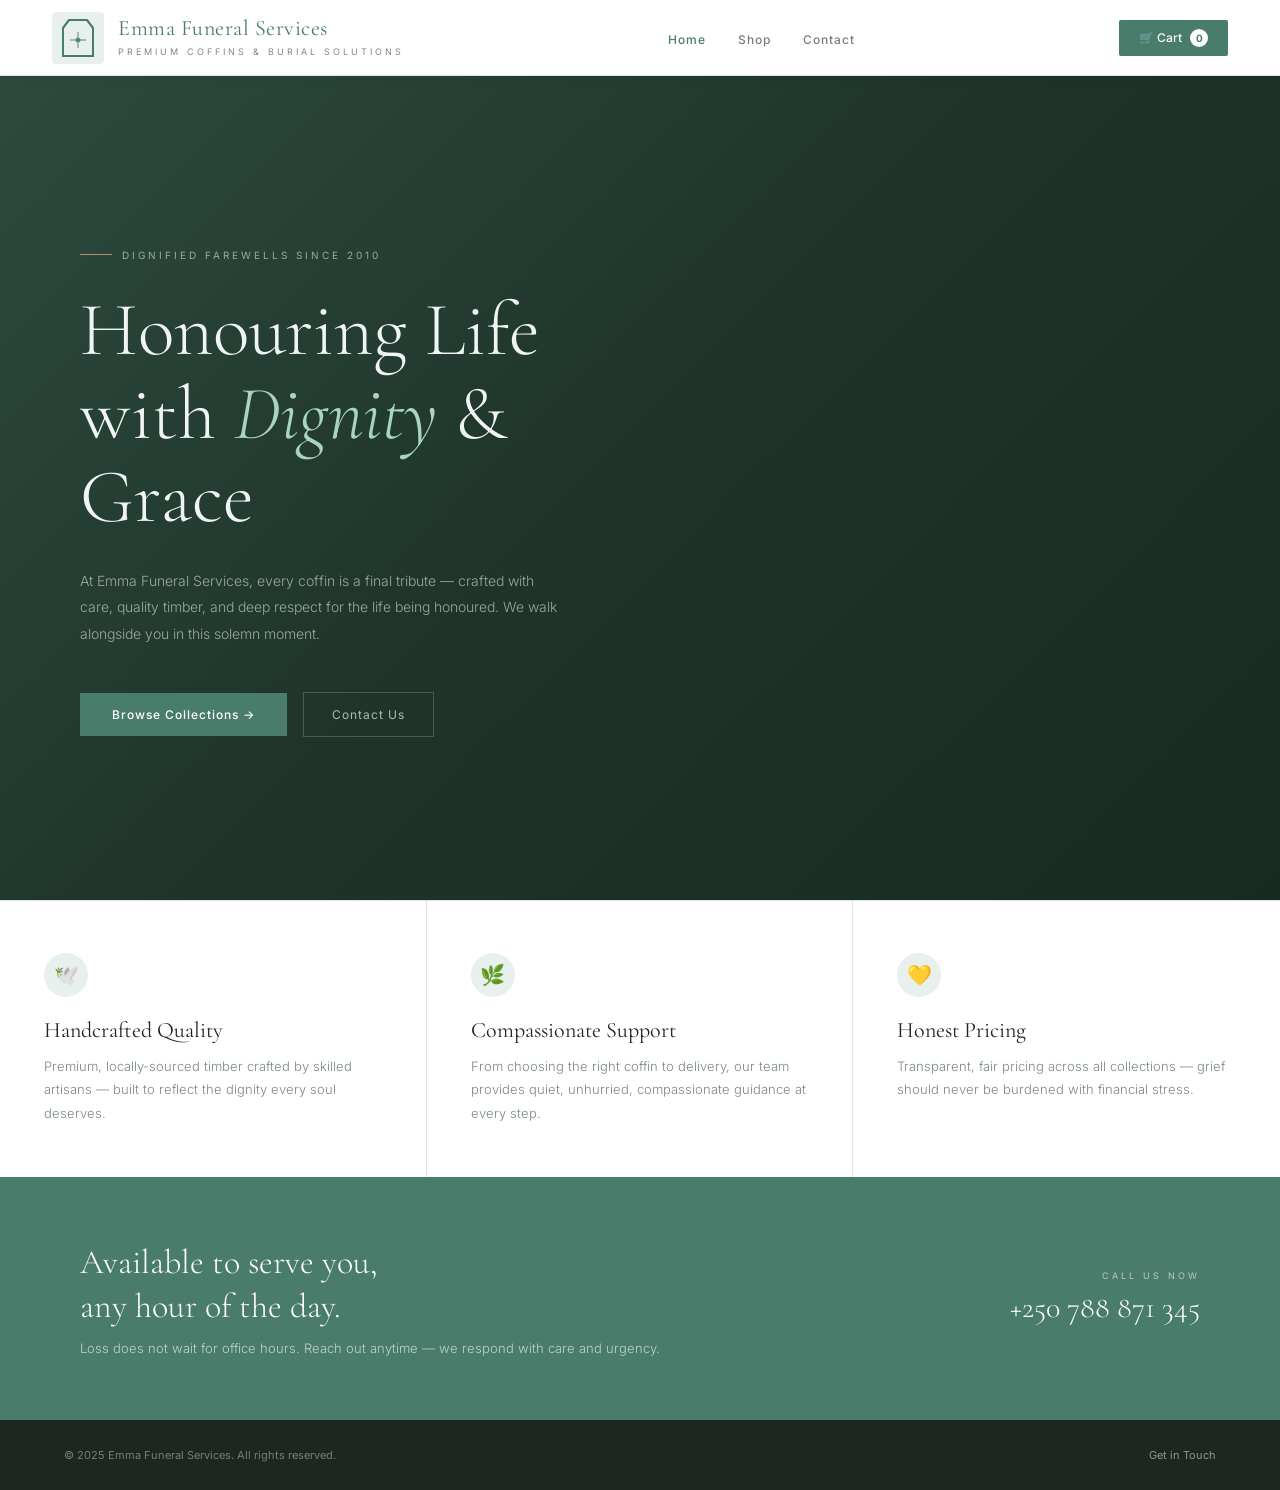
==== commit e1331098: "Changed the background color" ====
--- a/index.html
+++ b/index.html
@@ -1,259 +1,154 @@
+
 <!DOCTYPE html>
 <html lang="en">
 <head>
 <meta charset="UTF-8">
 <meta name="viewport" content="width=device-width, initial-scale=1.0">
-<title>Emma Funeral Services — Kigali, Rwanda</title>
-<link href="https://fonts.googleapis.com/css2?family=Cormorant+Garamond:ital,wght@0,300;0,400;0,600;1,300;1,400&family=Montserrat:wght@300;400;500;600&display=swap" rel="stylesheet">
+<title>Emma Funeral Services</title>
+<link href="https://fonts.googleapis.com/css2?family=Cormorant+Garamond:ital,wght@0,300;0,400;0,600;1,300;1,400&family=Inter:wght@300;400;500;600&display=swap" rel="stylesheet">
 <link rel="stylesheet" href="style.css">
 </head>
 <body>
 
-<!-- ═══════ NAVIGATION ═══════ -->
+<!-- NAVBAR -->
 <nav>
   <div class="nav-brand" onclick="showPage('home')">
-    <svg class="nav-logo" viewBox="0 0 42 42" fill="none" xmlns="http://www.w3.org/2000/svg">
-      <path d="M14 6 L28 6 L34 14 L34 36 L8 36 L8 14 Z" fill="none" stroke="#b8966e" stroke-width="1.5"/>
-      <path d="M8 14 L14 6" stroke="#b8966e" stroke-width="1.5"/>
-      <path d="M28 6 L34 14" stroke="#b8966e" stroke-width="1.5"/>
-      <line x1="21" y1="16" x2="21" y2="30" stroke="#b8966e" stroke-width="1" opacity="0.5"/>
-      <line x1="14" y1="23" x2="28" y2="23" stroke="#b8966e" stroke-width="1" opacity="0.5"/>
-      <circle cx="21" cy="23" r="2" fill="#b8966e" opacity="0.6"/>
+    <svg class="nav-logo" viewBox="0 0 52 52" fill="none" xmlns="http://www.w3.org/2000/svg">
+      <rect width="52" height="52" rx="4" fill="#e8f0ed"/>
+      <path d="M17 8 L35 8 L41 16 L41 44 L11 44 L11 16 Z" fill="none" stroke="#4a7c6b" stroke-width="2"/>
+      <path d="M11 16 L17 8" stroke="#4a7c6b" stroke-width="2"/>
+      <path d="M35 8 L41 16" stroke="#4a7c6b" stroke-width="2"/>
+      <line x1="26" y1="20" x2="26" y2="36" stroke="#4a7c6b" stroke-width="1.5" opacity="0.6"/>
+      <line x1="18" y1="28" x2="34" y2="28" stroke="#4a7c6b" stroke-width="1.5" opacity="0.6"/>
+      <circle cx="26" cy="28" r="2.5" fill="#4a7c6b" opacity="0.8"/>
     </svg>
-    <div class="nav-name"><span>Emma</span><span>Funeral Services</span></div>
+    <div class="nav-name">
+      <span>Emma Funeral Services</span>
+      <span>Premium Coffins &amp; Burial Solutions</span>
+    </div>
   </div>
-  <button class="nav-mobile-toggle" id="nav-toggle" onclick="toggleMobileNav()" aria-label="Toggle menu">
-    <span></span><span></span><span></span>
-  </button>
-  <ul class="nav-links" id="nav-links">
+  <ul class="nav-links">
     <li><a class="active" id="nav-home" onclick="showPage('home')">Home</a></li>
-    <li><a id="nav-gallery" onclick="showPage('gallery')">Collection</a></li>
+    <li><a id="nav-gallery" onclick="showPage('gallery')">Shop</a></li>
     <li><a id="nav-contact" onclick="showPage('contact')">Contact</a></li>
   </ul>
+  <div class="nav-right">
+    <button class="cart-btn" onclick="openCart()">
+      🛒 Cart <span class="cart-count" id="cart-count">0</span>
+    </button>
+  </div>
 </nav>
 
-<!-- ═══════ HOME PAGE ═══════ -->
+<!-- ═══ HOME ═══ -->
 <div class="page active" id="page-home">
-
-  <!-- Hero -->
-  <section class="home-hero">
-    <div class="home-hero-content">
-      <div class="hero-eyebrow">Dignified Farewells Since 2008</div>
-      <h1>Crafting <em>Rest</em> with<br>Dignity &amp; Grace</h1>
-      <p class="hero-description">At Emma Funeral Services, we understand that a farewell is not merely an end — it is a final act of love. We craft premium coffins and burial solutions, each made with care, precision, and deep respect for the life being honoured.</p>
-      <div class="hero-actions">
-        <button class="hero-cta" onclick="showPage('gallery')">View Our Collections →</button>
-        <a class="hero-cta-secondary" href="tel:+250788000000">📞 Call Us Now</a>
-      </div>
-    </div>
-    <div class="hero-scroll-hint">
-      <span class="scroll-line"></span>
-      <span class="scroll-text">scroll</span>
+  <section class="hero">
+    <div class="hero-content">
+      <div class="hero-tag">Dignified Farewells Since 2010</div>
+      <h1>Honouring Life with <em>Dignity</em> &amp; Grace</h1>
+      <p>At Emma Funeral Services, every coffin is a final tribute — crafted with care, quality timber, and deep respect for the life being honoured. We walk alongside you in this solemn moment.</p>
+      <button class="hero-cta" onclick="showPage('gallery')">Browse Collections →</button>
+      <button class="hero-cta2" onclick="showPage('contact')">Contact Us</button>
     </div>
   </section>
-
-  <!-- Pillars -->
   <section class="home-pillars">
-    <div class="pillar">
-      <span class="pillar-icon">🕊️</span>
-      <h3>Handcrafted Quality</h3>
-      <p>Every coffin is carefully crafted by skilled artisans using premium, locally-sourced timber and materials — built to reflect the dignity every soul deserves.</p>
+    <div class="pillar"><div class="pillar-icon">🕊️</div><h3>Handcrafted Quality</h3><p>Premium, locally-sourced timber crafted by skilled artisans — built to reflect the dignity every soul deserves.</p></div>
+    <div class="pillar"><div class="pillar-icon">🌿</div><h3>Compassionate Support</h3><p>From choosing the right coffin to delivery, our team provides quiet, unhurried, compassionate guidance at every step.</p></div>
+    <div class="pillar"><div class="pillar-icon">💛</div><h3>Honest Pricing</h3><p>Transparent, fair pricing across all collections — grief should never be burdened with financial stress.</p></div>
+  </section>
+  <section class="home-strip">
+    <div>
+      <h2>Available to serve you,<br>any hour of the day.</h2>
+      <p>Loss does not wait for office hours. Reach out anytime — we respond with care and urgency.</p>
     </div>
-    <div class="pillar">
-      <span class="pillar-icon">🌿</span>
-      <h3>Compassionate Support</h3>
-      <p>We are available at every step. From choosing the right coffin to coordinating delivery, our team provides quiet, unhurried, compassionate guidance.</p>
-    </div>
-    <div class="pillar">
-      <span class="pillar-icon">💛</span>
-      <h3>Fair &amp; Transparent Pricing</h3>
-      <p>Grief should not be burdened with financial stress. We offer honest pricing across all collections — from humble simplicity to refined elegance.</p>
-    </div>
+    <div class="strip-tel"><span>Call Us Now</span><a href="tel:+250788871345">+250 788 871 345</a></div>
   </section>
-
-  <!-- Featured Products -->
-  <section class="featured-section">
-    <div class="featured-header">
-      <div class="section-eyebrow">Our Collections</div>
-      <h2>Featured Products</h2>
-      <p class="featured-sub">Handcrafted with care — select below or explore the full collection</p>
-      <div class="section-divider"></div>
-    </div>
-    <div class="featured-grid" id="featured-grid">
-      <!-- Rendered by JS -->
-    </div>
-    <div class="featured-footer">
-      <button class="btn-view-all" onclick="showPage('gallery')">Browse All Products →</button>
-    </div>
-  </section>
-
-  <!-- Banner / CTA -->
-  <section class="home-banner">
-    <div class="home-banner-text">
-      <h2>Available to serve you, any hour of the day.</h2>
-      <p>We know loss does not wait for office hours. Reach out to us anytime and a member of our team will respond with care and urgency.</p>
-    </div>
-    <div class="banner-contact">
-      <div class="banner-tel">
-        <span>Call Us Now</span>
-        <a href="tel:+250788000000">+250 788 000 000</a>
-      </div>
-      <button class="banner-msg-btn" onclick="showPage('contact')">Send a Message</button>
-    </div>
-  </section>
-
-  <!-- Footer -->
-  <footer>
-    <div class="footer-top">
-      <div class="footer-brand">
-        <svg viewBox="0 0 42 42" fill="none" xmlns="http://www.w3.org/2000/svg" style="width:32px;flex-shrink:0">
-          <path d="M14 6 L28 6 L34 14 L34 36 L8 36 L8 14 Z" fill="none" stroke="#b8966e" stroke-width="1.5"/>
-          <path d="M8 14 L14 6" stroke="#b8966e" stroke-width="1.5"/>
-          <path d="M28 6 L34 14" stroke="#b8966e" stroke-width="1.5"/>
-          <line x1="21" y1="16" x2="21" y2="30" stroke="#b8966e" stroke-width="1" opacity="0.5"/>
-          <line x1="14" y1="23" x2="28" y2="23" stroke="#b8966e" stroke-width="1" opacity="0.5"/>
-          <circle cx="21" cy="23" r="2" fill="#b8966e" opacity="0.6"/>
-        </svg>
-        <div>
-          <div class="footer-brand-name">Emma Funeral Services</div>
-          <div class="footer-brand-tag">KG 14 Ave, Kigali, Rwanda</div>
-        </div>
-      </div>
-      <div class="footer-links-col">
-        <span class="footer-col-title">Navigate</span>
-        <a onclick="showPage('home')">Home</a>
-        <a onclick="showPage('gallery')">Collection</a>
-        <a onclick="showPage('contact')">Contact</a>
-      </div>
-      <div class="footer-links-col">
-        <span class="footer-col-title">Contact</span>
-        <a href="tel:+250788000000">+250 788 000 000</a>
-        <a href="mailto:info@emmafunerals.rw">info@emmafunerals.rw</a>
-        <span>Available 24 / 7</span>
-      </div>
-    </div>
-    <div class="footer-bottom">
-      <p>© 2025 Emma Funeral Services. All rights reserved.</p>
-      <a onclick="showPage('contact')">Get in Touch</a>
-    </div>
-  </footer>
+  <footer><p>© 2025 Emma Funeral Services. All rights reserved.</p><a onclick="showPage('contact')">Get in Touch</a></footer>
 </div>
 
-<!-- ═══════ GALLERY PAGE ═══════ -->
+<!-- ═══ GALLERY / SHOP ═══ -->
 <div class="page" id="page-gallery">
-  <div class="gallery-header">
-    <div class="section-eyebrow" style="color:var(--gold);margin-bottom:16px">Handcrafted with Care</div>
+  <div class="market-header">
     <h2>Our Collections</h2>
-    <p>Select a coffin · Contact to purchase</p>
-    <div class="gallery-divider"></div>
+    <p>Click any coffin to view details, images and add to cart</p>
+    <div class="market-meta">
+      <span class="market-count" id="market-count">0 products</span>
+    </div>
   </div>
-
-  <!-- Filter Bar -->
-  <div class="filter-bar">
-    <button class="filter-btn active" data-cat="all" onclick="setFilter('all')">All</button>
-    <button class="filter-btn" data-cat="standard" onclick="setFilter('standard')">Standard</button>
-    <button class="filter-btn" data-cat="premium" onclick="setFilter('premium')">Premium</button>
-    <button class="filter-btn" data-cat="luxury" onclick="setFilter('luxury')">Luxury</button>
+  <div class="market-body">
+    <div class="product-grid" id="product-grid"></div>
+    <div class="market-empty" id="market-empty"><p>No products yet — check back soon.</p></div>
   </div>
-
-  <div class="gallery-body">
-    <div class="product-grid" id="product-grid"></div>
-    <div class="gallery-empty" id="gallery-empty" style="display:none"><p>No products in this category — please check back soon.</p></div>
-  </div>
-
-  <footer>
-    <div class="footer-bottom">
-      <p>© 2025 Emma Funeral Services. All rights reserved.</p>
-      <a onclick="showPage('contact')">Get in Touch</a>
-    </div>
-  </footer>
+  <footer><p>© 2025 Emma Funeral Services. All rights reserved.</p><a onclick="showPage('contact')">Get in Touch</a></footer>
 </div>
 
-<!-- ═══════ CONTACT PAGE ═══════ -->
+<!-- ═══ CONTACT ═══ -->
 <div class="page" id="page-contact">
   <div class="contact-layout">
     <div class="contact-left">
       <h2>We're Here<br>For You</h2>
-      <p class="sub">Get in touch — we respond promptly</p>
-      <div class="contact-detail">
-        <div class="contact-detail-icon">📍</div>
-        <div class="contact-detail-text"><span>Location</span><p>KG 14 Ave, Kigali<br>Rwanda</p></div>
-      </div>
-      <div class="contact-detail">
-        <div class="contact-detail-icon">📞</div>
-        <div class="contact-detail-text"><span>Phone</span><p>+250 788 000 000<br>Available 24 / 7</p></div>
-      </div>
-      <div class="contact-detail">
-        <div class="contact-detail-icon">✉️</div>
-        <div class="contact-detail-text"><span>Email</span><p>info@emmafunerals.rw</p></div>
-      </div>
-      <div class="contact-detail">
-        <div class="contact-detail-icon">🕐</div>
-        <div class="contact-detail-text"><span>Hours</span><p>Mon – Sat: 7:00 AM – 7:00 PM<br>Emergency: 24 hours</p></div>
-      </div>
+      <p class="sub">Get in touch</p>
+      <div class="c-detail"><div class="c-icon">📍</div><div class="c-text"><span>Location</span><p>KG 14 Ave, Kigali<br>Rwanda</p></div></div>
+      <div class="c-detail"><div class="c-icon">📞</div><div class="c-text"><span>Phone</span><p>+250 788 871 345<br>Available 24 / 7</p></div></div>
+      <div class="c-detail"><div class="c-icon">✉️</div><div class="c-text"><span>Email</span><p>info@emmafunerals.rw</p></div></div>
+      <div class="c-detail"><div class="c-icon">🕐</div><div class="c-text"><span>Hours</span><p>Mon – Sat: 7:00 AM – 7:00 PM<br>Emergency: 24 hours</p></div></div>
+    </div>
+    <div class="contact-right">
+      <h3>Send Us a Message</h3>
+      <div class="fg2"><label>Full Name</label><input type="text" placeholder="Your name"></div>
+      <div class="fg2"><label>Phone Number</label><input type="tel" placeholder="+250 ___"></div>
+      <div class="fg2"><label>Email</label><input type="email" placeholder="you@email.com"></div>
+      <div class="fg2"><label>Message</label><textarea placeholder="How can we help you?"></textarea></div>
+      <button class="contact-submit" onclick="submitContact()">Send Message</button>
+      <div class="c-success" id="c-success">✓ Thank you. We will reach out to you shortly.</div>
+    </div>
+  </div>
+  <footer><p>© 2025 Emma Funeral Services. All rights reserved.</p><a href="tel:+250788871345">+250 788 871 345</a></footer>
+</div>
+
+<!-- ═══ PRODUCT MODAL ═══ -->
+<div class="modal-overlay" id="modal-overlay" onclick="closeModal(event)">
+  <div class="modal" id="modal-box">
+    <button class="modal-close" onclick="closeModalDirect()">✕</button>
+
+    <!-- Slideshow -->
+    <div class="modal-slides" id="modal-slides">
+      <!-- injected by JS -->
     </div>
 
-    <div class="contact-right">
-      <h3>Send Us a Message</h3>
-      <div class="form-group">
-        <label>Full Name <span class="req">*</span></label>
-        <input type="text" id="cf-name" placeholder="Your full name">
-      </div>
-      <div class="form-group">
-        <label>Phone Number <span class="req">*</span></label>
-        <input type="tel" id="cf-phone" placeholder="+250 788 ___">
-      </div>
-      <div class="form-group">
-        <label>Email Address <span class="req">*</span></label>
-        <input type="email" id="cf-email" placeholder="you@email.com">
-      </div>
-      <div class="form-group">
-        <label>Message <span class="req">*</span></label>
-        <textarea id="cf-message" placeholder="How can we help you?"></textarea>
-      </div>
-      <button class="form-submit" onclick="submitForm()">Send Message</button>
-      <div class="form-error" id="form-error"></div>
-      <div class="form-success" id="form-success">✓ &nbsp; Thank you. We will reach out to you shortly.</div>
-    </div>
-  </div>
-
-  <footer>
-    <div class="footer-bottom">
-      <p>© 2025 Emma Funeral Services. All rights reserved.</p>
-      <a href="tel:+250788000000">+250 788 000 000</a>
-    </div>
-  </footer>
-</div>
-
-<!-- ═══════ PRODUCT MODAL ═══════ -->
-<div class="modal-overlay" id="modal-overlay" onclick="handleModalClick(event)">
-  <div class="modal-box">
-    <button class="modal-close" onclick="closeModal()">✕</button>
-    <div class="modal-img" id="modal-img"></div>
-    <div class="modal-body">
-      <div class="modal-cat" id="modal-cat"></div>
-      <div class="modal-name" id="modal-name"></div>
-      <div class="modal-price" id="modal-price"></div>
-      <div class="modal-desc" id="modal-desc"></div>
-      <div class="modal-btns">
-        <a class="btn-call" id="modal-call" href="#">📞 Call to Order</a>
-        <a class="btn-chat" id="modal-wa" href="#" target="_blank">💬 WhatsApp</a>
+    <!-- Info -->
+    <div class="modal-info">
+      <div class="modal-tag">Emma Funeral Services</div>
+      <div class="modal-name" id="modal-name">—</div>
+      <div class="modal-price" id="modal-price">—</div>
+      <div class="modal-divider"></div>
+      <div class="modal-desc" id="modal-desc">—</div>
+      <div class="modal-actions">
+        <button class="btn-add-cart" id="modal-cart-btn" onclick="addToCartFromModal()">🛒 Add to Cart</button>
+        <a class="btn-wa" id="modal-wa" href="#" target="_blank">💬 Enquire on WhatsApp</a>
+        <a class="btn-call-m" id="modal-call" href="#">📞 Call to Order</a>
       </div>
     </div>
   </div>
 </div>
 
+<!-- ═══ CART PANEL ═══ -->
+<div class="cart-overlay" id="cart-overlay">
+  <div class="cart-backdrop" onclick="closeCart()"></div>
+  <div class="cart-panel">
+    <div class="cart-head">
+      <h3>Your Cart</h3>
+      <button class="cart-close-btn" onclick="closeCart()">✕</button>
+    </div>
+    <div class="cart-items" id="cart-items"></div>
+    <div class="cart-foot" id="cart-foot" style="display:none;">
+      <div class="cart-total">
+        <span>Total</span>
+        <span id="cart-total-val">RWF 0</span>
+      </div>
+      <button class="cart-checkout" onclick="cartCheckout()">Proceed to Order via WhatsApp</button>
+    </div>
+  </div>
+</div>
+
 <script src="main.js"></script>
-<script>
-  // Close modal only when clicking the overlay backdrop, not the box
-  function handleModalClick(e) {
-    if (e.target === document.getElementById('modal-overlay')) closeModal();
-  }
-  // Mobile nav toggle
-  function toggleMobileNav() {
-    document.getElementById('nav-links').classList.toggle('open');
-    document.getElementById('nav-toggle').classList.toggle('open');
-  }
-</script>
 </body>
-</html>
--- a/style.css
+++ b/style.css
@@ -1,779 +1,215 @@
-/* ═══════════════════════════════════════════════════════
-   Emma Funeral Services — style.css
-   Main website styles: nav, pages, gallery, modal, contact
-═══════════════════════════════════════════════════════ */
-
 :root {
-  --ink: #1a1612;
-  --charcoal: #2c2620;
-  --warm: #3d342b;
-  --gold: #b8966e;
-  --gold-light: #d4b896;
-  --gold-dim: rgba(184,150,110,.15);
-  --ivory: #f5f0e8;
-  --ivory-dark: #ede5d5;
-  --gray: #7a706a;
-  --white: #faf8f4;
-  --transition: .28s cubic-bezier(.4,0,.2,1);
-}
-
-* { margin: 0; padding: 0; box-sizing: border-box; }
-
-body {
-  font-family: 'Montserrat', sans-serif;
-  background: var(--white);
-  color: var(--ink);
-  overflow-x: hidden;
-}
-
-/* ─── TYPOGRAPHY HELPERS ─── */
-.section-eyebrow {
-  font-size: 10px;
-  letter-spacing: 4px;
-  text-transform: uppercase;
-  color: var(--gold);
-  display: flex;
-  align-items: center;
-  gap: 14px;
-  margin-bottom: 12px;
-}
-.section-eyebrow::after {
-  content: '';
-  display: inline-block;
-  width: 40px;
-  height: 1px;
-  background: var(--gold);
-  opacity: .5;
-}
-.section-divider {
-  width: 40px;
-  height: 1px;
-  background: var(--gold);
-  margin: 20px auto 0;
-  opacity: .5;
-}
-
-/* ─────────── NAVIGATION ─────────── */
-nav {
-  position: fixed;
-  top: 0; left: 0; right: 0;
-  z-index: 200;
-  background: var(--ink);
-  display: flex;
-  align-items: center;
-  justify-content: space-between;
-  padding: 0 48px;
-  height: 72px;
-  border-bottom: 1px solid rgba(184,150,110,.2);
-}
-
-.nav-brand {
-  display: flex;
-  align-items: center;
-  gap: 14px;
-  cursor: pointer;
-  text-decoration: none;
-  flex-shrink: 0;
-}
-.nav-logo { width: 42px; height: 42px; }
-.nav-name { display: flex; flex-direction: column; line-height: 1; }
-.nav-name span:first-child {
-  font-family: 'Cormorant Garamond', serif;
-  font-size: 20px;
-  color: var(--gold-light);
-  letter-spacing: 1px;
-}
-.nav-name span:last-child {
-  font-size: 8px;
-  letter-spacing: 3px;
-  color: var(--gray);
-  text-transform: uppercase;
-  margin-top: 3px;
-}
-
-.nav-links {
-  display: flex;
-  gap: 36px;
-  list-style: none;
-}
-.nav-links a {
-  font-size: 11px;
-  letter-spacing: 2.5px;
-  text-transform: uppercase;
-  color: var(--ivory);
-  text-decoration: none;
-  opacity: .65;
-  transition: opacity var(--transition), color var(--transition);
-  cursor: pointer;
-  padding: 4px 0;
-  border-bottom: 1px solid transparent;
-}
-.nav-links a:hover,
-.nav-links a.active {
-  opacity: 1;
-  color: var(--gold);
-  border-bottom-color: var(--gold);
-}
-
-/* Mobile hamburger (hidden on desktop) */
-.nav-mobile-toggle {
-  display: none;
-  flex-direction: column;
-  gap: 5px;
-  background: none;
-  border: none;
-  cursor: pointer;
-  padding: 4px;
-}
-.nav-mobile-toggle span {
-  display: block;
-  width: 22px;
-  height: 1.5px;
-  background: var(--ivory);
-  transition: transform var(--transition), opacity var(--transition);
-}
-.nav-mobile-toggle.open span:nth-child(1) { transform: translateY(6.5px) rotate(45deg); }
-.nav-mobile-toggle.open span:nth-child(2) { opacity: 0; }
-.nav-mobile-toggle.open span:nth-child(3) { transform: translateY(-6.5px) rotate(-45deg); }
-
-/* ─────────── PAGES ─────────── */
-.page { display: none; padding-top: 72px; min-height: 100vh; }
-.page.active { display: block; }
-
-/* ─────────── HOME HERO ─────────── */
-.home-hero {
-  background: var(--charcoal);
-  min-height: calc(100vh - 72px);
-  display: flex;
-  align-items: center;
-  position: relative;
-  overflow: hidden;
-}
-.home-hero::before {
-  content: '';
-  position: absolute;
-  inset: 0;
-  background:
-    radial-gradient(ellipse 60% 80% at 70% 50%, rgba(184,150,110,.07) 0%, transparent 70%),
-    url("data:image/svg+xml,%3Csvg width='60' height='60' xmlns='http://www.w3.org/2000/svg'%3E%3Cpath d='M30 0 L60 30 L30 60 L0 30 Z' fill='none' stroke='rgba(184,150,110,0.04)' stroke-width='0.5'/%3E%3C/svg%3E");
-  background-size: cover, 60px 60px;
-}
-.home-hero-content {
-  position: relative;
-  z-index: 1;
-  max-width: 680px;
-  padding: 80px;
-}
-.hero-eyebrow {
-  font-size: 10px;
-  letter-spacing: 4px;
-  text-transform: uppercase;
-  color: var(--gold);
-  margin-bottom: 28px;
-  display: flex;
-  align-items: center;
-  gap: 14px;
-}
-.hero-eyebrow::after {
-  content: '';
-  display: inline-block;
-  width: 40px;
-  height: 1px;
-  background: var(--gold);
-  opacity: .5;
-}
-.home-hero h1 {
-  font-family: 'Cormorant Garamond', serif;
-  font-size: clamp(42px, 6vw, 72px);
-  font-weight: 300;
-  color: var(--ivory);
-  line-height: 1.15;
-  margin-bottom: 32px;
-}
-.home-hero h1 em { font-style: italic; color: var(--gold-light); }
-.hero-description {
-  font-size: 13px;
-  line-height: 2;
-  color: rgba(245,240,232,.6);
-  max-width: 520px;
-  margin-bottom: 48px;
-  font-weight: 300;
-}
-.hero-actions { display: flex; gap: 16px; align-items: center; flex-wrap: wrap; }
-.hero-cta {
-  display: inline-flex;
-  align-items: center;
-  gap: 12px;
-  padding: 14px 32px;
-  border: 1px solid var(--gold);
-  color: var(--gold);
-  font-size: 11px;
-  letter-spacing: 2.5px;
-  text-transform: uppercase;
-  cursor: pointer;
-  background: transparent;
-  transition: background var(--transition), color var(--transition);
-  font-family: 'Montserrat', sans-serif;
-}
-.hero-cta:hover { background: var(--gold); color: var(--ink); }
-.hero-cta-secondary {
-  font-size: 11px;
-  letter-spacing: 2px;
-  text-transform: uppercase;
-  color: rgba(245,240,232,.5);
-  text-decoration: none;
-  transition: color var(--transition);
-}
-.hero-cta-secondary:hover { color: var(--ivory); }
-
-.hero-scroll-hint {
-  position: absolute;
-  bottom: 40px;
-  left: 80px;
-  display: flex;
-  flex-direction: column;
-  align-items: center;
-  gap: 10px;
-  z-index: 1;
-}
-.scroll-line {
-  width: 1px;
-  height: 48px;
-  background: linear-gradient(to bottom, transparent, var(--gold));
-}
-.scroll-text {
-  font-size: 8px;
-  letter-spacing: 3px;
-  text-transform: uppercase;
-  color: var(--gold);
-  opacity: .6;
-}
-
-/* ─────────── PILLARS ─────────── */
-.home-pillars {
-  background: var(--ivory-dark);
-  display: grid;
-  grid-template-columns: repeat(3, 1fr);
-  gap: 1px;
-}
-.pillar {
-  background: var(--ivory);
-  padding: 56px 48px;
-  transition: background var(--transition);
-}
-.pillar:hover { background: var(--white); }
-.pillar-icon { font-size: 28px; margin-bottom: 20px; display: block; }
-.pillar h3 {
-  font-family: 'Cormorant Garamond', serif;
-  font-size: 22px;
-  font-weight: 400;
-  margin-bottom: 14px;
-  color: var(--charcoal);
-}
-.pillar p { font-size: 12px; line-height: 1.9; color: var(--gray); font-weight: 300; }
-
-/* ─────────── FEATURED SECTION ─────────── */
-.featured-section {
-  background: var(--white);
-  padding: 100px 80px;
-}
-.featured-header {
-  text-align: center;
-  margin-bottom: 64px;
-}
-.featured-header h2 {
-  font-family: 'Cormorant Garamond', serif;
-  font-size: 44px;
-  font-weight: 300;
-  color: var(--charcoal);
-  margin-bottom: 10px;
-}
-.featured-sub {
-  font-size: 11px;
-  color: var(--gray);
-  letter-spacing: 1px;
-}
-
-.featured-grid {
-  display: grid;
-  grid-template-columns: repeat(auto-fill, minmax(280px, 1fr));
-  gap: 28px;
-  margin-bottom: 56px;
-}
-.featured-card {
-  background: var(--ivory);
-  overflow: hidden;
-  transition: transform var(--transition), box-shadow var(--transition);
-}
-.featured-card:hover { transform: translateY(-4px); box-shadow: 0 16px 48px rgba(26,22,18,.1); }
-.featured-img-wrap {
-  height: 220px;
-  overflow: hidden;
-  background: var(--ivory-dark);
-  display: flex;
-  align-items: center;
-  justify-content: center;
-}
-.featured-img-wrap img { width: 100%; height: 100%; object-fit: cover; transition: transform .5s; }
-.featured-card:hover .featured-img-wrap img { transform: scale(1.04); }
-.featured-info { padding: 22px 24px 24px; }
-.featured-cat {
-  font-size: 9px;
-  letter-spacing: 2px;
-  text-transform: uppercase;
-  color: var(--gold);
-  margin-bottom: 6px;
-}
-.featured-name {
-  font-family: 'Cormorant Garamond', serif;
-  font-size: 20px;
-  color: var(--charcoal);
-  margin-bottom: 4px;
-}
-.featured-price {
-  font-size: 12px;
-  color: var(--gold);
-  font-weight: 500;
-  margin-bottom: 16px;
-}
-.featured-cta {
-  font-size: 10px;
-  letter-spacing: 2px;
-  text-transform: uppercase;
-  color: var(--charcoal);
-  background: none;
-  border: none;
-  cursor: pointer;
-  padding: 0;
-  font-family: 'Montserrat', sans-serif;
-  border-bottom: 1px solid var(--ivory-dark);
-  transition: border-color var(--transition), color var(--transition);
-}
-.featured-cta:hover { color: var(--gold); border-color: var(--gold); }
-
-.featured-footer { text-align: center; }
-.btn-view-all {
-  display: inline-block;
-  padding: 14px 36px;
-  border: 1px solid var(--charcoal);
-  color: var(--charcoal);
-  font-size: 10px;
-  letter-spacing: 2.5px;
-  text-transform: uppercase;
-  cursor: pointer;
-  background: transparent;
-  font-family: 'Montserrat', sans-serif;
-  transition: background var(--transition), color var(--transition);
-}
-.btn-view-all:hover { background: var(--charcoal); color: var(--ivory); }
-
-/* ─────────── BANNER / CTA ─────────── */
-.home-banner {
-  background: var(--ink);
-  padding: 80px;
-  display: flex;
-  align-items: center;
-  justify-content: space-between;
-  gap: 48px;
-}
-.home-banner-text h2 {
-  font-family: 'Cormorant Garamond', serif;
-  font-size: 36px;
-  font-weight: 300;
-  color: var(--ivory);
-  line-height: 1.4;
-  margin-bottom: 16px;
-}
-.home-banner-text p { font-size: 12px; color: rgba(245,240,232,.5); line-height: 2; font-weight: 300; }
-
-.banner-contact { flex-shrink: 0; text-align: right; display: flex; flex-direction: column; align-items: flex-end; gap: 20px; }
-.banner-tel span { display: block; font-size: 9px; letter-spacing: 3px; text-transform: uppercase; color: var(--gold); margin-bottom: 8px; }
-.banner-tel a { font-family: 'Cormorant Garamond', serif; font-size: 32px; color: var(--ivory); text-decoration: none; font-weight: 300; }
-.banner-tel a:hover { color: var(--gold-light); }
-
-.banner-msg-btn {
-  padding: 11px 24px;
-  border: 1px solid rgba(184,150,110,.4);
-  color: var(--gold);
-  font-size: 10px;
-  letter-spacing: 2px;
-  text-transform: uppercase;
-  cursor: pointer;
-  background: transparent;
-  font-family: 'Montserrat', sans-serif;
-  transition: background var(--transition), color var(--transition), border-color var(--transition);
-}
-.banner-msg-btn:hover { background: var(--gold); color: var(--ink); border-color: var(--gold); }
-
-/* ─────────── FOOTER ─────────── */
-footer { background: var(--ink); border-top: 1px solid rgba(184,150,110,.12); }
-.footer-top {
-  padding: 56px 80px;
-  display: grid;
-  grid-template-columns: 2fr 1fr 1fr;
-  gap: 48px;
-  border-bottom: 1px solid rgba(184,150,110,.1);
-}
-.footer-brand { display: flex; gap: 16px; align-items: flex-start; }
-.footer-brand-name { font-family: 'Cormorant Garamond', serif; font-size: 18px; color: var(--gold-light); letter-spacing: .5px; margin-bottom: 4px; }
-.footer-brand-tag { font-size: 10px; color: var(--gray); letter-spacing: 1px; }
-.footer-links-col { display: flex; flex-direction: column; gap: 10px; }
-.footer-col-title { font-size: 9px; letter-spacing: 2.5px; text-transform: uppercase; color: var(--gold); margin-bottom: 4px; }
-.footer-links-col a,
-.footer-links-col span {
-  font-size: 12px;
-  color: rgba(245,240,232,.5);
-  text-decoration: none;
-  cursor: pointer;
-  transition: color var(--transition);
-}
-.footer-links-col a:hover { color: var(--ivory); }
-.footer-bottom {
-  padding: 24px 80px;
-  display: flex;
-  align-items: center;
-  justify-content: space-between;
-}
-.footer-bottom p { font-size: 10px; color: var(--gray); letter-spacing: 1px; }
-.footer-bottom a { font-size: 10px; color: var(--gold); text-decoration: none; letter-spacing: 1px; cursor: pointer; }
-.footer-bottom a:hover { color: var(--gold-light); }
-
-/* ─────────── GALLERY PAGE ─────────── */
-.gallery-header {
-  background: var(--charcoal);
-  padding: 72px 80px 60px;
-  text-align: center;
-}
-.gallery-header h2 {
-  font-family: 'Cormorant Garamond', serif;
-  font-size: 52px;
-  font-weight: 300;
-  color: var(--ivory);
-  margin-bottom: 14px;
-}
-.gallery-header p { font-size: 12px; letter-spacing: 2px; color: var(--gold); text-transform: uppercase; }
-.gallery-divider { width: 40px; height: 1px; background: var(--gold); margin: 20px auto 0; opacity: .5; }
-
-/* Filter Bar */
-.filter-bar {
-  background: var(--ivory);
-  padding: 24px 80px;
-  border-bottom: 1px solid var(--ivory-dark);
-  display: flex;
-  gap: 8px;
-  flex-wrap: wrap;
-}
-.filter-btn {
-  padding: 9px 22px;
-  background: transparent;
-  border: 1px solid var(--ivory-dark);
-  color: var(--gray);
-  font-family: 'Montserrat', sans-serif;
-  font-size: 10px;
-  letter-spacing: 2px;
-  text-transform: uppercase;
-  cursor: pointer;
-  transition: background var(--transition), color var(--transition), border-color var(--transition);
-}
-.filter-btn:hover { border-color: var(--gold); color: var(--gold); }
-.filter-btn.active { background: var(--charcoal); color: var(--ivory); border-color: var(--charcoal); }
-
-.gallery-body { background: var(--ivory); padding: 64px 80px; }
-.gallery-empty { text-align: center; padding: 80px 0; }
-.gallery-empty p { font-family: 'Cormorant Garamond', serif; font-size: 22px; font-style: italic; color: var(--gray); }
-
-/* Product Grid */
-.product-grid { display: grid; grid-template-columns: repeat(auto-fill, minmax(300px, 1fr)); gap: 32px; }
-
-.product-card {
-  background: var(--white);
-  overflow: hidden;
-  transition: transform var(--transition), box-shadow var(--transition);
-  opacity: 0;
-  transform: translateY(16px);
-}
-.product-card.visible {
-  opacity: 1;
-  transform: translateY(0);
-  transition: opacity .4s ease, transform .4s ease, box-shadow var(--transition);
-}
-.product-card:hover { transform: translateY(-4px); box-shadow: 0 20px 48px rgba(26,22,18,.12); }
-
-.product-img-wrap {
-  height: 260px;
-  overflow: hidden;
-  background: var(--ivory-dark);
-  position: relative;
-}
-.product-img-wrap img { width: 100%; height: 100%; object-fit: cover; transition: transform .5s; }
-.product-card:hover .product-img-wrap img { transform: scale(1.04); }
-
-.product-no-img {
-  width: 100%;
-  height: 100%;
-  display: flex;
-  align-items: center;
-  justify-content: center;
-}
-.product-category-badge {
-  position: absolute;
-  top: 14px;
-  left: 14px;
-  background: var(--ink);
-  color: var(--gold);
-  font-size: 8px;
-  letter-spacing: 2px;
-  text-transform: uppercase;
-  padding: 5px 10px;
-}
-
-.product-info { padding: 24px 28px 28px; }
-.product-name { font-family: 'Cormorant Garamond', serif; font-size: 22px; font-weight: 400; color: var(--charcoal); margin-bottom: 6px; }
-.product-price { font-size: 13px; color: var(--gold); font-weight: 500; margin-bottom: 12px; }
-.product-desc { font-size: 11.5px; color: var(--gray); line-height: 1.8; margin-bottom: 22px; font-weight: 300; }
-
-.product-btns { display: flex; gap: 10px; }
-.btn-details, .btn-call, .btn-chat {
-  flex: 1;
-  padding: 11px 16px;
-  font-size: 10px;
-  letter-spacing: 1.5px;
-  text-transform: uppercase;
-  border: none;
-  cursor: pointer;
-  display: flex;
-  align-items: center;
-  justify-content: center;
-  gap: 8px;
-  text-decoration: none;
-  transition: background var(--transition), color var(--transition), border-color var(--transition);
-  font-family: 'Montserrat', sans-serif;
-}
-.btn-details { background: var(--charcoal); color: var(--ivory); }
-.btn-details:hover { background: var(--ink); }
-.btn-call { background: var(--charcoal); color: var(--ivory); }
-.btn-call:hover { background: var(--ink); }
-.btn-chat { background: transparent; color: var(--gold); border: 1px solid var(--gold); }
-.btn-chat:hover { background: var(--gold); color: var(--ink); }
-
-/* ─────────── PRODUCT MODAL ─────────── */
-.modal-overlay {
-  position: fixed;
-  inset: 0;
-  z-index: 500;
-  background: rgba(26,22,18,.75);
-  backdrop-filter: blur(4px);
-  display: flex;
-  align-items: center;
-  justify-content: center;
-  padding: 24px;
-  opacity: 0;
-  pointer-events: none;
-  transition: opacity var(--transition);
-}
-.modal-overlay.open { opacity: 1; pointer-events: all; }
-
-.modal-box {
-  background: var(--white);
-  width: 100%;
-  max-width: 620px;
-  max-height: 90vh;
-  overflow-y: auto;
-  position: relative;
-  transform: translateY(20px);
-  transition: transform var(--transition);
-}
-.modal-overlay.open .modal-box { transform: translateY(0); }
-
-.modal-close {
-  position: absolute;
-  top: 16px;
-  right: 16px;
-  z-index: 10;
-  background: rgba(26,22,18,.6);
-  color: #fff;
-  border: none;
-  width: 34px;
-  height: 34px;
-  font-size: 14px;
-  cursor: pointer;
-  display: flex;
-  align-items: center;
-  justify-content: center;
-  transition: background var(--transition);
-}
-.modal-close:hover { background: var(--ink); }
-
-.modal-img {
-  height: 280px;
-  overflow: hidden;
-  background: var(--ivory-dark);
-  display: flex;
-  align-items: center;
-  justify-content: center;
-}
-.modal-img img { width: 100%; height: 100%; object-fit: cover; }
-
-.modal-body { padding: 32px 36px 36px; }
-.modal-cat { font-size: 9px; letter-spacing: 2.5px; text-transform: uppercase; color: var(--gold); margin-bottom: 8px; }
-.modal-name { font-family: 'Cormorant Garamond', serif; font-size: 30px; font-weight: 400; color: var(--charcoal); margin-bottom: 8px; }
-.modal-price { font-size: 15px; color: var(--gold); font-weight: 500; margin-bottom: 20px; }
-.modal-desc { font-size: 13px; color: var(--gray); line-height: 1.9; font-weight: 300; margin-bottom: 28px; }
-
-.modal-btns { display: flex; gap: 12px; }
-
-/* ─────────── CONTACT PAGE ─────────── */
-.contact-layout {
-  min-height: calc(100vh - 72px);
-  display: grid;
-  grid-template-columns: 1fr 1fr;
-}
-.contact-left {
-  background: var(--charcoal);
-  padding: 80px;
-  display: flex;
-  flex-direction: column;
-  justify-content: center;
-}
-.contact-left h2 {
-  font-family: 'Cormorant Garamond', serif;
-  font-size: 48px;
-  font-weight: 300;
-  color: var(--ivory);
-  line-height: 1.2;
-  margin-bottom: 12px;
-}
-.contact-left .sub { font-size: 11px; letter-spacing: 2px; text-transform: uppercase; color: var(--gold); margin-bottom: 48px; }
-
-.contact-detail { display: flex; gap: 16px; align-items: flex-start; margin-bottom: 32px; }
-.contact-detail-icon { font-size: 18px; padding-top: 2px; }
-.contact-detail-text span { display: block; font-size: 9px; letter-spacing: 2.5px; text-transform: uppercase; color: var(--gold); margin-bottom: 5px; }
-.contact-detail-text p { font-size: 13px; color: var(--ivory-dark); font-weight: 300; line-height: 1.7; }
-
-.contact-right {
-  background: var(--white);
-  padding: 80px;
-  display: flex;
-  flex-direction: column;
-  justify-content: center;
-}
-.contact-right h3 { font-family: 'Cormorant Garamond', serif; font-size: 28px; font-weight: 400; color: var(--charcoal); margin-bottom: 32px; }
-
-.form-group { margin-bottom: 22px; }
-.form-group label { display: block; font-size: 9px; letter-spacing: 2px; text-transform: uppercase; color: var(--gray); margin-bottom: 8px; }
-.form-group .req { color: var(--gold); }
-.form-group input,
-.form-group textarea {
-  width: 100%;
-  padding: 13px 16px;
-  background: var(--ivory);
-  border: 1px solid var(--ivory-dark);
-  font-family: 'Montserrat', sans-serif;
-  font-size: 13px;
-  color: var(--ink);
-  outline: none;
-  transition: border-color var(--transition), background var(--transition);
-  font-weight: 300;
-}
-.form-group input:focus,
-.form-group textarea:focus { border-color: var(--gold); background: var(--white); }
-.form-group textarea { resize: vertical; min-height: 110px; }
-
-.form-submit {
-  width: 100%;
-  padding: 15px;
-  background: var(--charcoal);
-  color: var(--ivory);
-  border: none;
-  font-family: 'Montserrat', sans-serif;
-  font-size: 11px;
-  letter-spacing: 2.5px;
-  text-transform: uppercase;
-  cursor: pointer;
-  transition: background var(--transition);
-  margin-top: 8px;
-}
-.form-submit:hover { background: var(--ink); }
-
-.form-error {
-  display: none;
-  padding: 13px 16px;
-  background: rgba(160,52,42,.08);
-  border-left: 3px solid #a0342a;
-  margin-top: 14px;
-  font-size: 12px;
-  color: #a0342a;
-  line-height: 1.8;
-}
-.form-success {
-  display: none;
-  padding: 14px 18px;
-  background: rgba(184,150,110,.12);
-  border-left: 3px solid var(--gold);
-  margin-top: 16px;
-  font-size: 12px;
-  color: var(--charcoal);
-}
-
-/* ─────────── RESPONSIVE / MOBILE ─────────── */
-@media (max-width: 1024px) {
-  nav { padding: 0 28px; }
-  .home-hero-content { padding: 60px 40px; }
-  .home-pillars { grid-template-columns: 1fr; gap: 1px; }
-  .featured-section { padding: 80px 40px; }
-  .footer-top { grid-template-columns: 1fr; gap: 32px; padding: 48px 40px; }
-  .footer-bottom { padding: 24px 40px; }
-  .home-banner { padding: 60px 40px; flex-direction: column; align-items: flex-start; }
-  .banner-contact { align-items: flex-start; }
-  .gallery-header { padding: 60px 40px 48px; }
-  .filter-bar { padding: 20px 40px; }
-  .gallery-body { padding: 48px 40px; }
-  .contact-layout { grid-template-columns: 1fr; }
-  .contact-left { padding: 60px 40px; }
-  .contact-right { padding: 60px 40px; }
-}
-
-@media (max-width: 768px) {
-  nav { padding: 0 20px; height: 64px; }
-  .nav-mobile-toggle { display: flex; }
-  .nav-links {
-    display: none;
-    position: absolute;
-    top: 64px;
-    left: 0;
-    right: 0;
-    background: var(--ink);
-    flex-direction: column;
-    gap: 0;
-    border-top: 1px solid rgba(184,150,110,.15);
-    padding: 12px 0;
-    z-index: 300;
-  }
-  .nav-links.open { display: flex; }
-  .nav-links li { width: 100%; }
-  .nav-links a { display: block; padding: 14px 24px; border-bottom: none; }
-
-  .page { padding-top: 64px; }
-  .home-hero-content { padding: 48px 24px; }
-  .hero-eyebrow { font-size: 9px; }
-  .hero-scroll-hint { display: none; }
-  .pillar { padding: 40px 28px; }
-  .featured-section { padding: 60px 24px; }
-  .featured-grid { grid-template-columns: 1fr; gap: 20px; }
-  .home-banner { padding: 48px 24px; }
-  .home-banner-text h2 { font-size: 28px; }
-  .banner-tel a { font-size: 24px; }
-  .gallery-header { padding: 48px 24px 40px; }
-  .gallery-header h2 { font-size: 36px; }
-  .filter-bar { padding: 16px 24px; }
-  .gallery-body { padding: 36px 24px; }
-  .product-grid { grid-template-columns: 1fr; gap: 20px; }
-  .footer-top { padding: 40px 24px; }
-  .footer-bottom { padding: 20px 24px; flex-direction: column; gap: 8px; text-align: center; }
-  .contact-left { padding: 48px 24px; }
-  .contact-left h2 { font-size: 36px; }
-  .contact-right { padding: 48px 24px; }
-  .modal-box { max-height: 95vh; }
-  .modal-body { padding: 24px 24px 28px; }
-  .modal-btns { flex-direction: column; }
-}
+    --bg: #f4f6f5;
+    --bg2: #eef1ef;
+    --surface: #ffffff;
+    --border: #dde3df;
+    --ink: #1e2620;
+    --ink2: #3d4840;
+    --muted: #7a8a80;
+    --accent: #4a7c6b;
+    --accent2: #3a6358;
+    --accent-light: #e8f0ed;
+    --gold: #b8966e;
+    --gold-light: #f0e6d8;
+    --red: #c0392b;
+    --shadow: 0 2px 16px rgba(30,38,32,0.08);
+    --shadow-lg: 0 8px 40px rgba(30,38,32,0.14);
+  }
+  * { margin:0; padding:0; box-sizing:border-box; }
+  body { font-family:'Inter',sans-serif; background:var(--bg); color:var(--ink); overflow-x:hidden; }
+
+  /* ── NAVBAR ── */
+  nav {
+    position:fixed; top:0; left:0; right:0; z-index:200;
+    background:var(--surface);
+    display:flex; align-items:center; justify-content:space-between;
+    padding:0 52px; height:76px;
+    border-bottom:1px solid var(--border);
+    box-shadow:0 1px 12px rgba(30,38,32,0.06);
+  }
+  .nav-brand { display:flex; align-items:center; gap:14px; cursor:pointer; }
+  .nav-logo { width:52px; height:52px; }
+  .nav-name span:first-child { display:block; font-family:'Cormorant Garamond',serif; font-size:22px; color:var(--accent); letter-spacing:.5px; line-height:1; }
+  .nav-name span:last-child { font-size:9px; letter-spacing:3px; color:var(--muted); text-transform:uppercase; }
+  .nav-links { display:flex; gap:32px; list-style:none; }
+  .nav-links a { font-size:12px; letter-spacing:1px; color:var(--ink2); text-decoration:none; opacity:.7; transition:opacity .2s,color .2s; cursor:pointer; font-weight:500; }
+  .nav-links a:hover,.nav-links a.active { opacity:1; color:var(--accent); }
+  .nav-right { display:flex; align-items:center; gap:16px; }
+  .cart-btn {
+    display:flex; align-items:center; gap:8px;
+    padding:9px 20px; background:var(--accent); color:#fff;
+    border:none; border-radius:2px; cursor:pointer;
+    font-family:'Inter',sans-serif; font-size:12px; font-weight:500;
+    transition:background .2s; position:relative;
+  }
+  .cart-btn:hover { background:var(--accent2); }
+  .cart-count {
+    background:#fff; color:var(--accent); font-size:10px; font-weight:700;
+    width:18px; height:18px; border-radius:50%; display:flex; align-items:center; justify-content:center;
+  }
+
+  /* ── PAGES ── */
+  .page { display:none; padding-top:76px; min-height:100vh; }
+  .page.active { display:block; }
+
+  /* ── HOME ── */
+  .hero {
+    background:linear-gradient(135deg, #2d4a3e 0%, #1e3329 50%, #162b22 100%);
+    min-height:calc(100vh - 76px);
+    display:flex; align-items:center;
+    position:relative; overflow:hidden;
+  }
+  .hero::before {
+    content:''; position:absolute; inset:0;
+    background:url("data:image/svg+xml,%3Csvg width='80' height='80' xmlns='http://www.w3.org/2000/svg'%3E%3Ccircle cx='40' cy='40' r='1' fill='rgba(255,255,255,0.03)'/%3E%3C/svg%3E");
+    background-size:80px 80px;
+  }
+  .hero-content { position:relative; z-index:1; max-width:640px; padding:80px 80px; }
+  .hero-tag { display:inline-flex; align-items:center; gap:10px; font-size:10px; letter-spacing:3px; text-transform:uppercase; color:rgba(232,240,237,0.6); margin-bottom:28px; }
+  .hero-tag::before { content:''; width:32px; height:1px; background:var(--gold); }
+  .hero h1 { font-family:'Cormorant Garamond',serif; font-size:clamp(44px,6vw,76px); font-weight:300; color:#f0f4f2; line-height:1.1; margin-bottom:28px; }
+  .hero h1 em { font-style:italic; color:#a8d4c0; }
+  .hero p { font-size:14px; line-height:1.9; color:rgba(240,244,242,0.6); max-width:480px; margin-bottom:44px; font-weight:300; }
+  .hero-cta { display:inline-flex; align-items:center; gap:10px; padding:14px 32px; background:var(--accent); color:#fff; border:none; font-family:'Inter',sans-serif; font-size:12px; font-weight:500; letter-spacing:1px; cursor:pointer; transition:background .25s; }
+  .hero-cta:hover { background:var(--accent2); }
+  .hero-cta2 { display:inline-flex; align-items:center; gap:10px; padding:14px 28px; background:transparent; color:rgba(240,244,242,0.7); border:1px solid rgba(240,244,242,0.2); font-family:'Inter',sans-serif; font-size:12px; font-weight:400; letter-spacing:1px; cursor:pointer; margin-left:12px; transition:border-color .25s,color .25s; }
+  .hero-cta2:hover { border-color:rgba(240,244,242,0.5); color:#f0f4f2; }
+
+  .home-pillars { background:var(--surface); display:grid; grid-template-columns:repeat(3,1fr); gap:0; border-top:1px solid var(--border); }
+  .pillar { padding:52px 44px; border-right:1px solid var(--border); transition:background .25s; }
+  .pillar:last-child { border-right:none; }
+  .pillar:hover { background:var(--accent-light); }
+  .pillar-icon { width:44px; height:44px; background:var(--accent-light); border-radius:50%; display:flex; align-items:center; justify-content:center; font-size:20px; margin-bottom:20px; }
+  .pillar h3 { font-family:'Cormorant Garamond',serif; font-size:22px; font-weight:400; color:var(--ink); margin-bottom:12px; }
+  .pillar p { font-size:13px; line-height:1.8; color:var(--muted); font-weight:300; }
+
+  .home-strip { background:var(--accent); padding:64px 80px; display:flex; align-items:center; justify-content:space-between; gap:48px; }
+  .home-strip h2 { font-family:'Cormorant Garamond',serif; font-size:34px; font-weight:300; color:#fff; line-height:1.3; }
+  .home-strip p { font-size:13px; color:rgba(255,255,255,0.65); margin-top:10px; font-weight:300; }
+  .strip-tel span { display:block; font-size:9px; letter-spacing:3px; text-transform:uppercase; color:rgba(255,255,255,0.6); margin-bottom:8px; text-align:right; }
+  .strip-tel a { font-family:'Cormorant Garamond',serif; font-size:30px; color:#fff; text-decoration:none; font-weight:300; }
+
+  /* ── GALLERY / MARKETPLACE ── */
+  .market-header { background:var(--surface); padding:56px 64px 44px; border-bottom:1px solid var(--border); }
+  .market-header h2 { font-family:'Cormorant Garamond',serif; font-size:44px; font-weight:300; color:var(--ink); margin-bottom:8px; }
+  .market-header p { font-size:13px; color:var(--muted); }
+  .market-meta { display:flex; align-items:center; gap:16px; margin-top:20px; }
+  .market-count { font-size:11px; color:var(--muted); background:var(--bg); padding:5px 12px; border:1px solid var(--border); }
+
+  .market-body { padding:48px 64px; }
+  .product-grid { display:grid; grid-template-columns:repeat(auto-fill,minmax(280px,1fr)); gap:24px; }
+
+  .product-card {
+    background:var(--surface); border:1px solid var(--border);
+    cursor:pointer; transition:transform .25s,box-shadow .25s,border-color .25s;
+    overflow:hidden;
+  }
+  .product-card:hover { transform:translateY(-4px); box-shadow:var(--shadow-lg); border-color:var(--accent); }
+  .pc-img { height:240px; overflow:hidden; background:var(--bg2); position:relative; }
+  .pc-img img { width:100%; height:100%; object-fit:cover; transition:transform .4s; }
+  .product-card:hover .pc-img img { transform:scale(1.05); }
+  .pc-no-img { width:100%; height:100%; display:flex; align-items:center; justify-content:center; font-size:52px; color:var(--border); }
+  .pc-badge { position:absolute; top:12px; left:12px; background:var(--accent); color:#fff; font-size:9px; letter-spacing:1.5px; text-transform:uppercase; padding:4px 10px; }
+  .pc-body { padding:20px 22px 22px; }
+  .pc-name { font-family:'Cormorant Garamond',serif; font-size:20px; color:var(--ink); margin-bottom:4px; }
+  .pc-price { font-size:14px; color:var(--accent); font-weight:600; margin-bottom:10px; }
+  .pc-desc { font-size:12px; color:var(--muted); line-height:1.7; margin-bottom:16px; font-weight:300; display:-webkit-box; -webkit-line-clamp:2; -webkit-box-orient:vertical; overflow:hidden; }
+  .pc-footer { display:flex; align-items:center; justify-content:space-between; }
+  .pc-view { font-size:11px; color:var(--accent); font-weight:500; letter-spacing:.5px; }
+  .pc-cart-mini { width:34px; height:34px; background:var(--accent-light); border:none; color:var(--accent); font-size:15px; cursor:pointer; display:flex; align-items:center; justify-content:center; transition:background .2s; }
+  .pc-cart-mini:hover { background:var(--accent); color:#fff; }
+
+  .market-empty { padding:80px; text-align:center; }
+  .market-empty p { font-family:'Cormorant Garamond',serif; font-size:22px; font-style:italic; color:var(--muted); }
+
+  /* ── PRODUCT MODAL ── */
+  .modal-overlay { display:none; position:fixed; inset:0; z-index:300; background:rgba(30,38,32,0.6); backdrop-filter:blur(4px); align-items:center; justify-content:center; padding:24px; }
+  .modal-overlay.open { display:flex; }
+  .modal {
+    background:var(--surface); width:100%; max-width:920px;
+    max-height:90vh; overflow-y:auto;
+    display:grid; grid-template-columns:1fr 1fr;
+    box-shadow:var(--shadow-lg);
+    position:relative;
+  }
+  .modal-close { position:absolute; top:16px; right:16px; background:var(--bg); border:none; width:34px; height:34px; font-size:18px; cursor:pointer; display:flex; align-items:center; justify-content:center; color:var(--ink2); z-index:10; transition:background .2s; }
+  .modal-close:hover { background:var(--border); }
+
+  /* Slideshow */
+  .modal-slides { position:relative; background:var(--bg2); overflow:hidden; min-height:420px; }
+  .slide { display:none; width:100%; height:100%; min-height:420px; }
+  .slide.active { display:block; }
+  .slide img { width:100%; height:100%; min-height:420px; object-fit:cover; display:block; }
+  .slide-no-img { width:100%; min-height:420px; display:flex; align-items:center; justify-content:center; font-size:72px; color:var(--border); }
+  .slide-arrows { position:absolute; bottom:16px; left:50%; transform:translateX(-50%); display:flex; gap:8px; }
+  .slide-dot { width:8px; height:8px; border-radius:50%; background:rgba(255,255,255,0.4); border:none; cursor:pointer; transition:background .2s; }
+  .slide-dot.active { background:#fff; }
+  .slide-prev,.slide-next { position:absolute; top:50%; transform:translateY(-50%); background:rgba(255,255,255,0.85); border:none; width:36px; height:36px; cursor:pointer; font-size:16px; display:flex; align-items:center; justify-content:center; transition:background .2s; }
+  .slide-prev { left:12px; }
+  .slide-next { right:12px; }
+  .slide-prev:hover,.slide-next:hover { background:#fff; }
+
+  .modal-info { padding:44px 40px; display:flex; flex-direction:column; }
+  .modal-tag { font-size:9px; letter-spacing:3px; text-transform:uppercase; color:var(--accent); margin-bottom:12px; }
+  .modal-name { font-family:'Cormorant Garamond',serif; font-size:34px; font-weight:400; color:var(--ink); margin-bottom:8px; line-height:1.2; }
+  .modal-price { font-size:22px; color:var(--accent); font-weight:600; margin-bottom:24px; }
+  .modal-divider { height:1px; background:var(--border); margin-bottom:24px; }
+  .modal-desc { font-size:13px; color:var(--ink2); line-height:1.9; font-weight:300; flex:1; margin-bottom:28px; }
+  .modal-actions { display:flex; flex-direction:column; gap:10px; }
+  .btn-add-cart { padding:14px; background:var(--accent); color:#fff; border:none; font-family:'Inter',sans-serif; font-size:12px; font-weight:500; letter-spacing:1px; text-transform:uppercase; cursor:pointer; transition:background .25s; }
+  .btn-add-cart:hover { background:var(--accent2); }
+  .btn-wa { padding:13px; background:transparent; color:#25d366; border:1px solid #25d366; font-family:'Inter',sans-serif; font-size:12px; font-weight:500; letter-spacing:.5px; cursor:pointer; transition:background .25s,color .25s; text-decoration:none; display:flex; align-items:center; justify-content:center; gap:8px; }
+  .btn-wa:hover { background:#25d366; color:#fff; }
+  .btn-call-m { padding:13px; background:transparent; color:var(--ink2); border:1px solid var(--border); font-family:'Inter',sans-serif; font-size:12px; cursor:pointer; text-decoration:none; display:flex; align-items:center; justify-content:center; gap:8px; transition:border-color .2s; }
+  .btn-call-m:hover { border-color:var(--ink2); }
+
+  /* ── CART PANEL ── */
+  .cart-overlay { display:none; position:fixed; inset:0; z-index:400; }
+  .cart-overlay.open { display:block; }
+  .cart-backdrop { position:absolute; inset:0; background:rgba(30,38,32,0.4); }
+  .cart-panel { position:absolute; right:0; top:0; bottom:0; width:420px; background:var(--surface); box-shadow:var(--shadow-lg); display:flex; flex-direction:column; }
+  .cart-head { padding:28px 28px 20px; border-bottom:1px solid var(--border); display:flex; align-items:center; justify-content:space-between; }
+  .cart-head h3 { font-family:'Cormorant Garamond',serif; font-size:26px; font-weight:400; }
+  .cart-close-btn { background:none; border:none; font-size:22px; cursor:pointer; color:var(--muted); }
+  .cart-items { flex:1; overflow-y:auto; padding:20px 28px; }
+  .cart-item { display:flex; gap:14px; align-items:flex-start; padding:16px 0; border-bottom:1px solid var(--border); }
+  .cart-item-img { width:64px; height:64px; object-fit:cover; background:var(--bg2); flex-shrink:0; }
+  .cart-item-img-empty { width:64px; height:64px; background:var(--bg2); display:flex; align-items:center; justify-content:center; font-size:24px; color:var(--border); flex-shrink:0; }
+  .cart-item-name { font-family:'Cormorant Garamond',serif; font-size:17px; color:var(--ink); margin-bottom:4px; }
+  .cart-item-price { font-size:13px; color:var(--accent); font-weight:600; }
+  .cart-item-remove { margin-left:auto; background:none; border:none; color:var(--muted); cursor:pointer; font-size:16px; transition:color .2s; flex-shrink:0; }
+  .cart-item-remove:hover { color:var(--red); }
+  .cart-empty-msg { text-align:center; padding:60px 0; color:var(--muted); }
+  .cart-empty-msg p { font-family:'Cormorant Garamond',serif; font-size:18px; font-style:italic; }
+  .cart-foot { padding:20px 28px 28px; border-top:1px solid var(--border); }
+  .cart-total { display:flex; justify-content:space-between; margin-bottom:20px; }
+  .cart-total span:first-child { font-size:12px; color:var(--muted); text-transform:uppercase; letter-spacing:1px; }
+  .cart-total span:last-child { font-size:18px; color:var(--ink); font-weight:600; }
+  .cart-checkout { width:100%; padding:14px; background:var(--accent); color:#fff; border:none; font-family:'Inter',sans-serif; font-size:12px; font-weight:500; letter-spacing:1px; text-transform:uppercase; cursor:pointer; transition:background .25s; }
+  .cart-checkout:hover { background:var(--accent2); }
+
+  /* ── CONTACT ── */
+  .contact-layout { min-height:calc(100vh - 76px); display:grid; grid-template-columns:1fr 1.2fr; }
+  .contact-left { background:linear-gradient(160deg,#2d4a3e,#1a3028); padding:80px; display:flex; flex-direction:column; justify-content:center; }
+  .contact-left h2 { font-family:'Cormorant Garamond',serif; font-size:46px; font-weight:300; color:#f0f4f2; line-height:1.2; margin-bottom:10px; }
+  .contact-left .sub { font-size:10px; letter-spacing:3px; text-transform:uppercase; color:rgba(168,212,192,0.7); margin-bottom:48px; }
+  .c-detail { display:flex; gap:16px; margin-bottom:30px; }
+  .c-icon { width:40px; height:40px; background:rgba(255,255,255,0.07); border-radius:50%; display:flex; align-items:center; justify-content:center; font-size:16px; flex-shrink:0; }
+  .c-text span { display:block; font-size:9px; letter-spacing:2px; text-transform:uppercase; color:rgba(168,212,192,0.6); margin-bottom:5px; }
+  .c-text p { font-size:13px; color:rgba(240,244,242,0.8); font-weight:300; line-height:1.7; }
+  .contact-right { background:var(--bg); padding:80px; display:flex; flex-direction:column; justify-content:center; }
+  .contact-right h3 { font-family:'Cormorant Garamond',serif; font-size:30px; font-weight:400; color:var(--ink); margin-bottom:32px; }
+  .fg2 { margin-bottom:20px; }
+  .fg2 label { display:block; font-size:10px; letter-spacing:2px; text-transform:uppercase; color:var(--muted); margin-bottom:8px; }
+  .fg2 input,.fg2 textarea { width:100%; padding:13px 16px; background:var(--surface); border:1px solid var(--border); font-family:'Inter',sans-serif; font-size:13px; color:var(--ink); outline:none; transition:border-color .2s; font-weight:300; border-radius:0; }
+  .fg2 input:focus,.fg2 textarea:focus { border-color:var(--accent); }
+  .fg2 textarea { resize:vertical; min-height:110px; }
+  .contact-submit { width:100%; padding:14px; background:var(--accent); color:#fff; border:none; font-family:'Inter',sans-serif; font-size:12px; font-weight:500; letter-spacing:1.5px; text-transform:uppercase; cursor:pointer; transition:background .25s; }
+  .contact-submit:hover { background:var(--accent2); }
+  .c-success { display:none; padding:13px 16px; background:rgba(74,124,107,0.1); border-left:3px solid var(--accent); margin-top:14px; font-size:12px; color:var(--accent); }
+
+  /* ── FOOTER ── */
+  footer { background:var(--ink); padding:28px 64px; display:flex; align-items:center; justify-content:space-between; }
+  footer p { font-size:11px; color:rgba(255,255,255,0.4); }
+  footer a { font-size:11px; color:rgba(255,255,255,0.5); text-decoration:none; cursor:pointer; transition:color .2s; }
+  footer a:hover { color:var(--gold); }
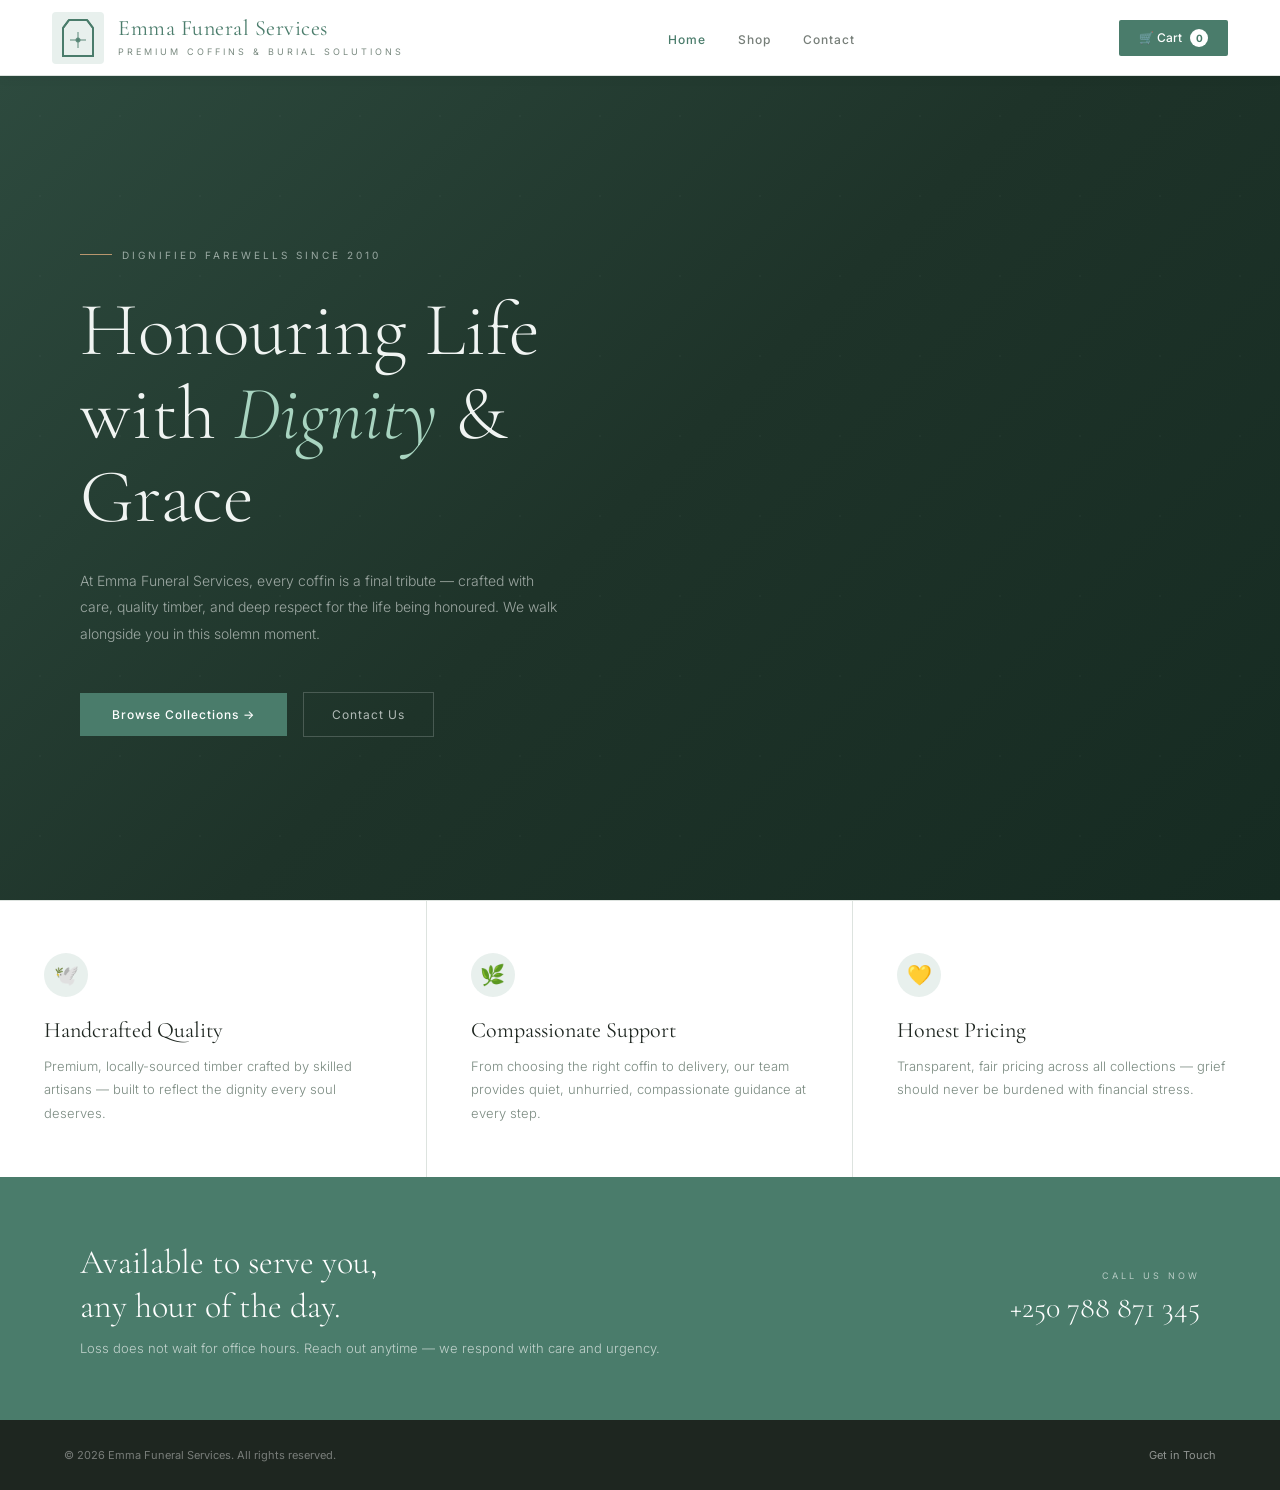
==== commit d5b3ff1b: "Update year in footer" ====
--- a/index.html
+++ b/index.html
@@ -62,7 +62,7 @@
     </div>
     <div class="strip-tel"><span>Call Us Now</span><a href="tel:+250788871345">+250 788 871 345</a></div>
   </section>
-  <footer><p>© 2025 Emma Funeral Services. All rights reserved.</p><a onclick="showPage('contact')">Get in Touch</a></footer>
+  <footer><p>© <span id="yr"></span> Emma Funeral Services. All rights reserved.</p><a onclick="showPage('contact')">Get in Touch</a></footer>
 </div>
 
 <!-- ═══ GALLERY / SHOP ═══ -->
@@ -78,7 +78,7 @@
     <div class="product-grid" id="product-grid"></div>
     <div class="market-empty" id="market-empty"><p>No products yet — check back soon.</p></div>
   </div>
-  <footer><p>© 2025 Emma Funeral Services. All rights reserved.</p><a onclick="showPage('contact')">Get in Touch</a></footer>
+  <footer><p>© <span id="yr"></span> Emma Funeral Services. All rights reserved.</p><a onclick="showPage('contact')">Get in Touch</a></footer>
 </div>
 
 <!-- ═══ CONTACT ═══ -->
@@ -102,7 +102,7 @@
       <div class="c-success" id="c-success">✓ Thank you. We will reach out to you shortly.</div>
     </div>
   </div>
-  <footer><p>© 2025 Emma Funeral Services. All rights reserved.</p><a href="tel:+250788871345">+250 788 871 345</a></footer>
+  <footer><p>© <span id="yr"></span> Emma Funeral Services. All rights reserved.</p><a href="tel:+250788871345">+250 788 871 345</a></footer>
 </div>
 
 <!-- ═══ PRODUCT MODAL ═══ -->
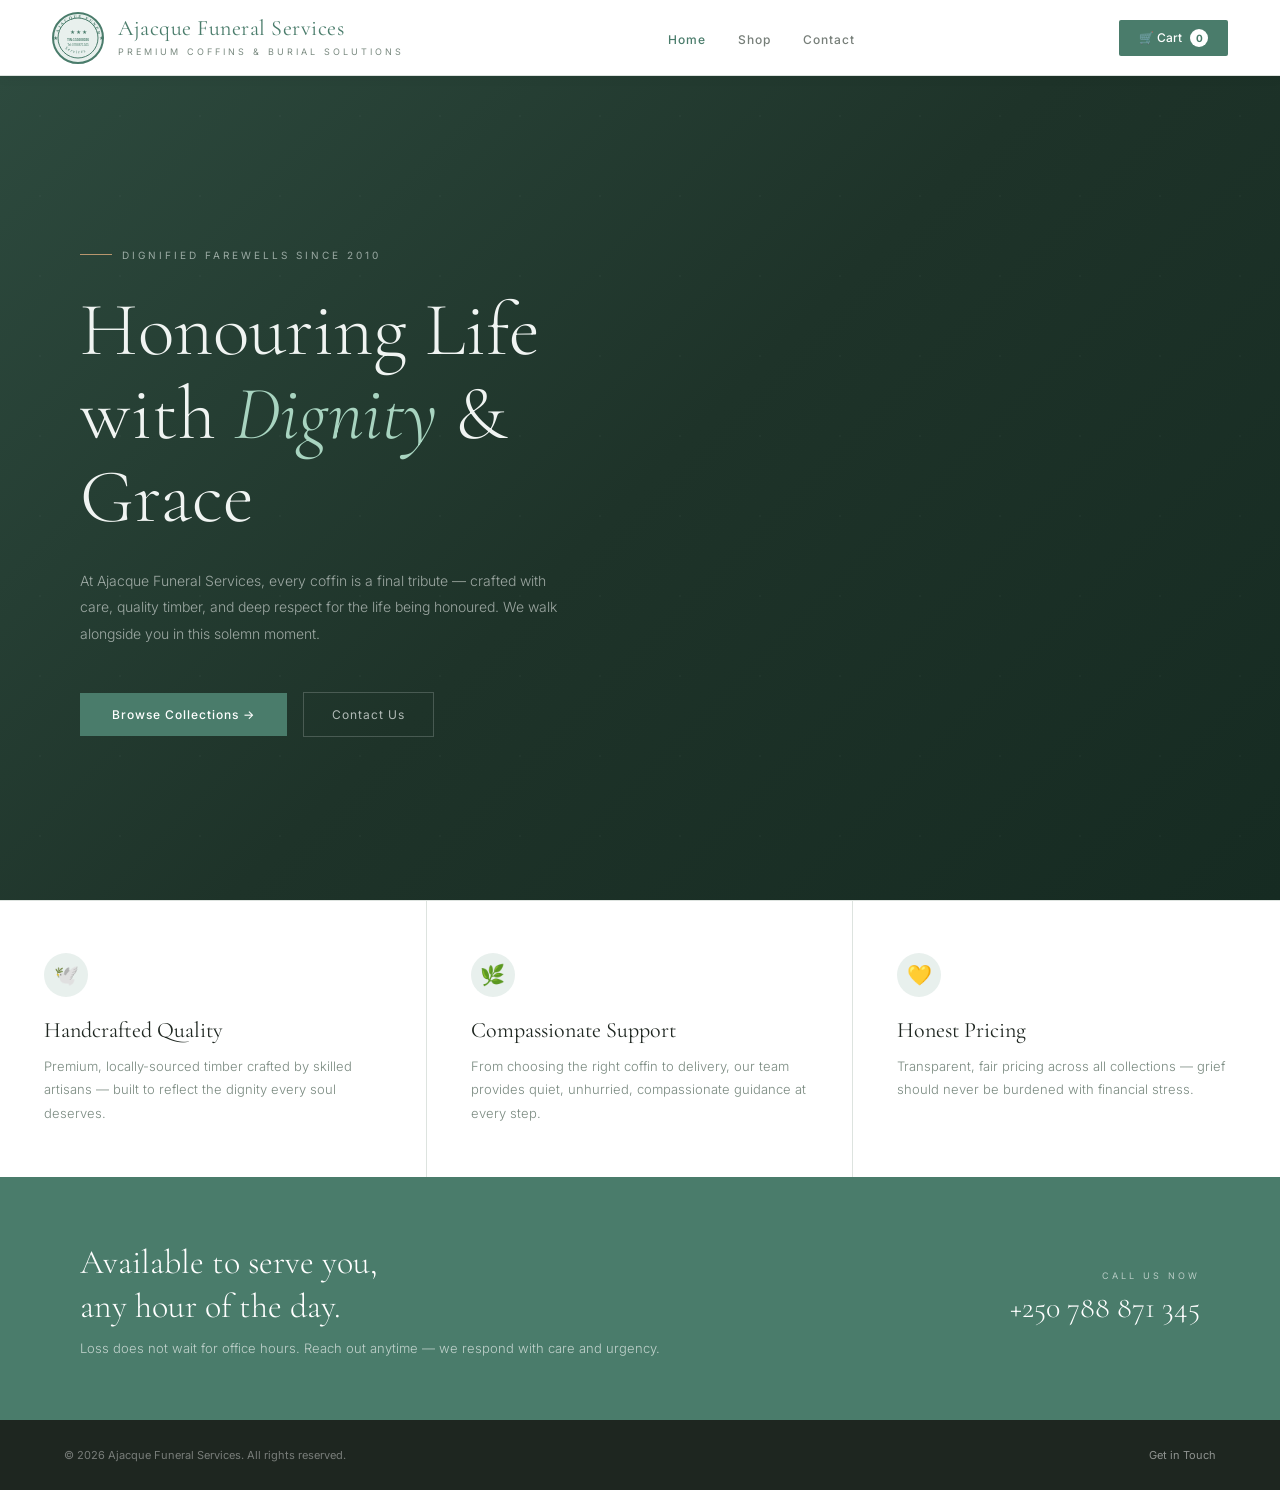
==== commit 9575dc90: "rebrand admin, company name, and the logo" ====
--- a/index.html
+++ b/index.html
@@ -1,29 +1,44 @@
-
 <!DOCTYPE html>
 <html lang="en">
 <head>
 <meta charset="UTF-8">
 <meta name="viewport" content="width=device-width, initial-scale=1.0">
-<title>Emma Funeral Services</title>
+<title>Ajacque Funeral Services</title>
 <link href="https://fonts.googleapis.com/css2?family=Cormorant+Garamond:ital,wght@0,300;0,400;0,600;1,300;1,400&family=Inter:wght@300;400;500;600&display=swap" rel="stylesheet">
 <link rel="stylesheet" href="style.css">
 </head>
 <body>
-
+ 
 <!-- NAVBAR -->
 <nav>
   <div class="nav-brand" onclick="showPage('home')">
     <svg class="nav-logo" viewBox="0 0 52 52" fill="none" xmlns="http://www.w3.org/2000/svg">
-      <rect width="52" height="52" rx="4" fill="#e8f0ed"/>
-      <path d="M17 8 L35 8 L41 16 L41 44 L11 44 L11 16 Z" fill="none" stroke="#4a7c6b" stroke-width="2"/>
-      <path d="M11 16 L17 8" stroke="#4a7c6b" stroke-width="2"/>
-      <path d="M35 8 L41 16" stroke="#4a7c6b" stroke-width="2"/>
-      <line x1="26" y1="20" x2="26" y2="36" stroke="#4a7c6b" stroke-width="1.5" opacity="0.6"/>
-      <line x1="18" y1="28" x2="34" y2="28" stroke="#4a7c6b" stroke-width="1.5" opacity="0.6"/>
-      <circle cx="26" cy="28" r="2.5" fill="#4a7c6b" opacity="0.8"/>
+      <!-- Outer ring -->
+      <circle cx="26" cy="26" r="25" stroke="#4a7c6b" stroke-width="2" fill="#e8f0ed"/>
+      <!-- Inner ring -->
+      <circle cx="26" cy="26" r="20" stroke="#4a7c6b" stroke-width="1" fill="none"/>
+      <!-- Top arc text: AJACQUE FUNERAL -->
+      <path id="topArc" d="M 6,26 A 20,20 0 0,1 46,26" fill="none"/>
+      <text font-size="4.2" font-family="Georgia,serif" font-weight="bold" fill="#4a7c6b" letter-spacing="1.5">
+        <textPath href="#topArc" startOffset="8%">AJACQUE FUNERAL</textPath>
+      </text>
+      <!-- Bottom arc text: Services -->
+      <path id="botArc" d="M 8,30 A 20,20 0 0,0 44,30" fill="none"/>
+      <text font-size="4.5" font-family="Georgia,serif" font-style="italic" fill="#4a7c6b" letter-spacing="1">
+        <textPath href="#botArc" startOffset="18%">Services</textPath>
+      </text>
+      <!-- Stars -->
+      <text x="26" y="22" text-anchor="middle" font-size="5" fill="#4a7c6b">★ ★ ★</text>
+      <!-- TIN -->
+      <text x="26" y="29" text-anchor="middle" font-size="3.2" font-family="sans-serif" font-weight="bold" fill="#4a7c6b">TIN:155608026</text>
+      <!-- Tel -->
+      <text x="26" y="34" text-anchor="middle" font-size="3" font-family="sans-serif" fill="#4a7c6b">Tel:0788871345</text>
+      <!-- Side stars -->
+      <text x="3" y="28" text-anchor="middle" font-size="5" fill="#4a7c6b">★</text>
+      <text x="49" y="28" text-anchor="middle" font-size="5" fill="#4a7c6b">★</text>
     </svg>
     <div class="nav-name">
-      <span>Emma Funeral Services</span>
+      <span>Ajacque Funeral Services</span>
       <span>Premium Coffins &amp; Burial Solutions</span>
     </div>
   </div>
@@ -38,14 +53,14 @@
     </button>
   </div>
 </nav>
-
+ 
 <!-- ═══ HOME ═══ -->
 <div class="page active" id="page-home">
   <section class="hero">
     <div class="hero-content">
       <div class="hero-tag">Dignified Farewells Since 2010</div>
       <h1>Honouring Life with <em>Dignity</em> &amp; Grace</h1>
-      <p>At Emma Funeral Services, every coffin is a final tribute — crafted with care, quality timber, and deep respect for the life being honoured. We walk alongside you in this solemn moment.</p>
+      <p>At Ajacque Funeral Services, every coffin is a final tribute — crafted with care, quality timber, and deep respect for the life being honoured. We walk alongside you in this solemn moment.</p>
       <button class="hero-cta" onclick="showPage('gallery')">Browse Collections →</button>
       <button class="hero-cta2" onclick="showPage('contact')">Contact Us</button>
     </div>
@@ -62,9 +77,9 @@
     </div>
     <div class="strip-tel"><span>Call Us Now</span><a href="tel:+250788871345">+250 788 871 345</a></div>
   </section>
-  <footer><p>© <span id="yr"></span> Emma Funeral Services. All rights reserved.</p><a onclick="showPage('contact')">Get in Touch</a></footer>
+  <footer><p>© <span id="yr"></span> Ajacque Funeral Services. All rights reserved.</p><a onclick="showPage('contact')">Get in Touch</a></footer>
 </div>
-
+ 
 <!-- ═══ GALLERY / SHOP ═══ -->
 <div class="page" id="page-gallery">
   <div class="market-header">
@@ -78,9 +93,9 @@
     <div class="product-grid" id="product-grid"></div>
     <div class="market-empty" id="market-empty"><p>No products yet — check back soon.</p></div>
   </div>
-  <footer><p>© <span id="yr"></span> Emma Funeral Services. All rights reserved.</p><a onclick="showPage('contact')">Get in Touch</a></footer>
+  <footer><p>© <span id="yr"></span> Ajacque Funeral Services. All rights reserved.</p><a onclick="showPage('contact')">Get in Touch</a></footer>
 </div>
-
+ 
 <!-- ═══ CONTACT ═══ -->
 <div class="page" id="page-contact">
   <div class="contact-layout">
@@ -89,7 +104,7 @@
       <p class="sub">Get in touch</p>
       <div class="c-detail"><div class="c-icon">📍</div><div class="c-text"><span>Location</span><p>KG 14 Ave, Kigali<br>Rwanda</p></div></div>
       <div class="c-detail"><div class="c-icon">📞</div><div class="c-text"><span>Phone</span><p>+250 788 871 345<br>Available 24 / 7</p></div></div>
-      <div class="c-detail"><div class="c-icon">✉️</div><div class="c-text"><span>Email</span><p>info@emmafunerals.rw</p></div></div>
+      <div class="c-detail"><div class="c-icon">✉️</div><div class="c-text"><span>Email</span><p>info@ajacquefunerals.rw</p></div></div>
       <div class="c-detail"><div class="c-icon">🕐</div><div class="c-text"><span>Hours</span><p>Mon – Sat: 7:00 AM – 7:00 PM<br>Emergency: 24 hours</p></div></div>
     </div>
     <div class="contact-right">
@@ -102,22 +117,16 @@
       <div class="c-success" id="c-success">✓ Thank you. We will reach out to you shortly.</div>
     </div>
   </div>
-  <footer><p>© <span id="yr"></span> Emma Funeral Services. All rights reserved.</p><a href="tel:+250788871345">+250 788 871 345</a></footer>
+  <footer><p>© <span id="yr"></span> Ajacque Funeral Services. All rights reserved.</p><a href="tel:+250788871345">+250 788 871 345</a></footer>
 </div>
-
+ 
 <!-- ═══ PRODUCT MODAL ═══ -->
 <div class="modal-overlay" id="modal-overlay" onclick="closeModal(event)">
   <div class="modal" id="modal-box">
     <button class="modal-close" onclick="closeModalDirect()">✕</button>
-
-    <!-- Slideshow -->
-    <div class="modal-slides" id="modal-slides">
-      <!-- injected by JS -->
-    </div>
-
-    <!-- Info -->
+    <div class="modal-slides" id="modal-slides"></div>
     <div class="modal-info">
-      <div class="modal-tag">Emma Funeral Services</div>
+      <div class="modal-tag">Ajacque Funeral Services</div>
       <div class="modal-name" id="modal-name">—</div>
       <div class="modal-price" id="modal-price">—</div>
       <div class="modal-divider"></div>
@@ -130,7 +139,7 @@
     </div>
   </div>
 </div>
-
+ 
 <!-- ═══ CART PANEL ═══ -->
 <div class="cart-overlay" id="cart-overlay">
   <div class="cart-backdrop" onclick="closeCart()"></div>
@@ -149,6 +158,7 @@
     </div>
   </div>
 </div>
-
+ 
 <script src="main.js"></script>
 </body>
+</html>
--- a/style.css
+++ b/style.css
@@ -1,215 +1,359 @@
 :root {
-    --bg: #f4f6f5;
-    --bg2: #eef1ef;
-    --surface: #ffffff;
-    --border: #dde3df;
-    --ink: #1e2620;
-    --ink2: #3d4840;
-    --muted: #7a8a80;
-    --accent: #4a7c6b;
-    --accent2: #3a6358;
-    --accent-light: #e8f0ed;
-    --gold: #b8966e;
-    --gold-light: #f0e6d8;
-    --red: #c0392b;
-    --shadow: 0 2px 16px rgba(30,38,32,0.08);
-    --shadow-lg: 0 8px 40px rgba(30,38,32,0.14);
+  --bg: #f4f6f5;
+  --bg2: #eef1ef;
+  --surface: #ffffff;
+  --border: #dde3df;
+  --ink: #1e2620;
+  --ink2: #3d4840;
+  --muted: #7a8a80;
+  --accent: #4a7c6b;
+  --accent2: #3a6358;
+  --accent-light: #e8f0ed;
+  --gold: #b8966e;
+  --gold-light: #f0e6d8;
+  --red: #c0392b;
+  --shadow: 0 2px 16px rgba(30,38,32,0.08);
+  --shadow-lg: 0 8px 40px rgba(30,38,32,0.14);
+}
+* { margin:0; padding:0; box-sizing:border-box; }
+body { font-family:'Inter',sans-serif; background:var(--bg); color:var(--ink); overflow-x:hidden; }
+
+/* ── NAVBAR ── */
+nav {
+  position:fixed; top:0; left:0; right:0; z-index:200;
+  background:var(--surface);
+  display:flex; align-items:center; justify-content:space-between;
+  padding:0 52px; height:76px;
+  border-bottom:1px solid var(--border);
+  box-shadow:0 1px 12px rgba(30,38,32,0.06);
+}
+.nav-brand { display:flex; align-items:center; gap:14px; cursor:pointer; }
+.nav-logo { width:52px; height:52px; }
+.nav-name span:first-child { display:block; font-family:'Cormorant Garamond',serif; font-size:22px; color:var(--accent); letter-spacing:.5px; line-height:1; }
+.nav-name span:last-child { font-size:9px; letter-spacing:3px; color:var(--muted); text-transform:uppercase; }
+.nav-links { display:flex; gap:32px; list-style:none; }
+.nav-links a { font-size:12px; letter-spacing:1px; color:var(--ink2); text-decoration:none; opacity:.7; transition:opacity .2s,color .2s; cursor:pointer; font-weight:500; }
+.nav-links a:hover,.nav-links a.active { opacity:1; color:var(--accent); }
+.nav-right { display:flex; align-items:center; gap:16px; }
+.cart-btn {
+  display:flex; align-items:center; gap:8px;
+  padding:9px 20px; background:var(--accent); color:#fff;
+  border:none; border-radius:2px; cursor:pointer;
+  font-family:'Inter',sans-serif; font-size:12px; font-weight:500;
+  transition:background .2s;
+}
+.cart-btn:hover { background:var(--accent2); }
+.cart-count {
+  background:#fff; color:var(--accent); font-size:10px; font-weight:700;
+  width:18px; height:18px; border-radius:50%; display:flex; align-items:center; justify-content:center;
+}
+.hamburger { display:none; flex-direction:column; gap:5px; background:none; border:none; cursor:pointer; padding:6px; }
+.hamburger span { display:block; width:24px; height:2px; background:var(--ink); border-radius:2px; transition:all .3s; }
+
+/* ── PAGES ── */
+.page { display:none; padding-top:76px; min-height:100vh; }
+.page.active { display:block; }
+
+/* ── HOME ── */
+.hero {
+  background:linear-gradient(135deg, #2d4a3e 0%, #1e3329 50%, #162b22 100%);
+  min-height:calc(100vh - 76px);
+  display:flex; align-items:center;
+  position:relative; overflow:hidden;
+}
+.hero::before {
+  content:''; position:absolute; inset:0;
+  background:url("data:image/svg+xml,%3Csvg width='80' height='80' xmlns='http://www.w3.org/2000/svg'%3E%3Ccircle cx='40' cy='40' r='1' fill='rgba(255,255,255,0.03)'/%3E%3C/svg%3E");
+  background-size:80px 80px;
+}
+.hero-content { position:relative; z-index:1; max-width:640px; padding:80px; }
+.hero-tag { display:inline-flex; align-items:center; gap:10px; font-size:10px; letter-spacing:3px; text-transform:uppercase; color:rgba(232,240,237,0.6); margin-bottom:28px; }
+.hero-tag::before { content:''; width:32px; height:1px; background:var(--gold); }
+.hero h1 { font-family:'Cormorant Garamond',serif; font-size:clamp(44px,6vw,76px); font-weight:300; color:#f0f4f2; line-height:1.1; margin-bottom:28px; }
+.hero h1 em { font-style:italic; color:#a8d4c0; }
+.hero p { font-size:14px; line-height:1.9; color:rgba(240,244,242,0.6); max-width:480px; margin-bottom:44px; font-weight:300; }
+.hero-cta { display:inline-flex; align-items:center; gap:10px; padding:14px 32px; background:var(--accent); color:#fff; border:none; font-family:'Inter',sans-serif; font-size:12px; font-weight:500; letter-spacing:1px; cursor:pointer; transition:background .25s; }
+.hero-cta:hover { background:var(--accent2); }
+.hero-cta2 { display:inline-flex; align-items:center; gap:10px; padding:14px 28px; background:transparent; color:rgba(240,244,242,0.7); border:1px solid rgba(240,244,242,0.2); font-family:'Inter',sans-serif; font-size:12px; font-weight:400; letter-spacing:1px; cursor:pointer; margin-left:12px; transition:border-color .25s,color .25s; }
+.hero-cta2:hover { border-color:rgba(240,244,242,0.5); color:#f0f4f2; }
+
+.home-pillars { background:var(--surface); display:grid; grid-template-columns:repeat(3,1fr); gap:0; border-top:1px solid var(--border); }
+.pillar { padding:52px 44px; border-right:1px solid var(--border); transition:background .25s; }
+.pillar:last-child { border-right:none; }
+.pillar:hover { background:var(--accent-light); }
+.pillar-icon { width:44px; height:44px; background:var(--accent-light); border-radius:50%; display:flex; align-items:center; justify-content:center; font-size:20px; margin-bottom:20px; }
+.pillar h3 { font-family:'Cormorant Garamond',serif; font-size:22px; font-weight:400; color:var(--ink); margin-bottom:12px; }
+.pillar p { font-size:13px; line-height:1.8; color:var(--muted); font-weight:300; }
+
+.home-strip { background:var(--accent); padding:64px 80px; display:flex; align-items:center; justify-content:space-between; gap:48px; }
+.home-strip h2 { font-family:'Cormorant Garamond',serif; font-size:34px; font-weight:300; color:#fff; line-height:1.3; }
+.home-strip p { font-size:13px; color:rgba(255,255,255,0.65); margin-top:10px; font-weight:300; }
+.strip-tel span { display:block; font-size:9px; letter-spacing:3px; text-transform:uppercase; color:rgba(255,255,255,0.6); margin-bottom:8px; text-align:right; }
+.strip-tel a { font-family:'Cormorant Garamond',serif; font-size:30px; color:#fff; text-decoration:none; font-weight:300; }
+
+/* ── GALLERY ── */
+.market-header { background:var(--surface); padding:56px 64px 44px; border-bottom:1px solid var(--border); }
+.market-header h2 { font-family:'Cormorant Garamond',serif; font-size:44px; font-weight:300; color:var(--ink); margin-bottom:8px; }
+.market-header p { font-size:13px; color:var(--muted); }
+.market-meta { display:flex; align-items:center; gap:16px; margin-top:20px; }
+.market-count { font-size:11px; color:var(--muted); background:var(--bg); padding:5px 12px; border:1px solid var(--border); }
+.market-body { padding:48px 64px; }
+.product-grid { display:grid; grid-template-columns:repeat(auto-fill,minmax(280px,1fr)); gap:24px; }
+.product-card { background:var(--surface); border:1px solid var(--border); cursor:pointer; transition:transform .25s,box-shadow .25s,border-color .25s; overflow:hidden; }
+.product-card:hover { transform:translateY(-4px); box-shadow:var(--shadow-lg); border-color:var(--accent); }
+.pc-img { height:240px; overflow:hidden; background:var(--bg2); position:relative; }
+.pc-img img { width:100%; height:100%; object-fit:cover; transition:transform .4s; }
+.product-card:hover .pc-img img { transform:scale(1.05); }
+.pc-no-img { width:100%; height:100%; display:flex; align-items:center; justify-content:center; font-size:52px; color:var(--border); }
+.pc-badge { position:absolute; top:12px; left:12px; background:var(--accent); color:#fff; font-size:9px; letter-spacing:1.5px; text-transform:uppercase; padding:4px 10px; }
+.pc-body { padding:20px 22px 22px; }
+.pc-name { font-family:'Cormorant Garamond',serif; font-size:20px; color:var(--ink); margin-bottom:4px; }
+.pc-price { font-size:14px; color:var(--accent); font-weight:600; margin-bottom:10px; }
+.pc-desc { font-size:12px; color:var(--muted); line-height:1.7; margin-bottom:16px; font-weight:300; display:-webkit-box; -webkit-line-clamp:2; -webkit-box-orient:vertical; overflow:hidden; }
+.pc-footer { display:flex; align-items:center; justify-content:space-between; }
+.pc-view { font-size:11px; color:var(--accent); font-weight:500; letter-spacing:.5px; }
+.pc-cart-mini { width:34px; height:34px; background:var(--accent-light); border:none; color:var(--accent); font-size:15px; cursor:pointer; display:flex; align-items:center; justify-content:center; transition:background .2s; }
+.pc-cart-mini:hover { background:var(--accent); color:#fff; }
+.market-empty { padding:80px; text-align:center; display:none; }
+.market-empty p { font-family:'Cormorant Garamond',serif; font-size:22px; font-style:italic; color:var(--muted); }
+
+/* ── MODAL ── */
+.modal-overlay { display:none; position:fixed; inset:0; z-index:300; background:rgba(30,38,32,0.6); backdrop-filter:blur(4px); align-items:center; justify-content:center; padding:24px; }
+.modal-overlay.open { display:flex; }
+.modal { background:var(--surface); width:100%; max-width:920px; max-height:90vh; overflow-y:auto; display:grid; grid-template-columns:1fr 1fr; box-shadow:var(--shadow-lg); position:relative; }
+.modal-close { position:absolute; top:16px; right:16px; background:var(--bg); border:none; width:34px; height:34px; font-size:18px; cursor:pointer; display:flex; align-items:center; justify-content:center; color:var(--ink2); z-index:10; transition:background .2s; }
+.modal-close:hover { background:var(--border); }
+.modal-slides { position:relative; background:var(--bg2); overflow:hidden; min-height:420px; }
+.slide { display:none; width:100%; height:100%; min-height:420px; }
+.slide.active { display:block; }
+.slide img { width:100%; height:100%; min-height:420px; object-fit:cover; display:block; }
+.slide-no-img { width:100%; min-height:420px; display:flex; align-items:center; justify-content:center; font-size:72px; color:var(--border); }
+.slide-arrows { position:absolute; bottom:16px; left:50%; transform:translateX(-50%); display:flex; gap:8px; }
+.slide-dot { width:8px; height:8px; border-radius:50%; background:rgba(255,255,255,0.4); border:none; cursor:pointer; transition:background .2s; }
+.slide-dot.active { background:#fff; }
+.slide-prev,.slide-next { position:absolute; top:50%; transform:translateY(-50%); background:rgba(255,255,255,0.85); border:none; width:36px; height:36px; cursor:pointer; font-size:16px; display:flex; align-items:center; justify-content:center; transition:background .2s; }
+.slide-prev { left:12px; } .slide-next { right:12px; }
+.slide-prev:hover,.slide-next:hover { background:#fff; }
+.modal-info { padding:44px 40px; display:flex; flex-direction:column; }
+.modal-tag { font-size:9px; letter-spacing:3px; text-transform:uppercase; color:var(--accent); margin-bottom:12px; }
+.modal-name { font-family:'Cormorant Garamond',serif; font-size:34px; font-weight:400; color:var(--ink); margin-bottom:8px; line-height:1.2; }
+.modal-price { font-size:22px; color:var(--accent); font-weight:600; margin-bottom:24px; }
+.modal-divider { height:1px; background:var(--border); margin-bottom:24px; }
+.modal-desc { font-size:13px; color:var(--ink2); line-height:1.9; font-weight:300; flex:1; margin-bottom:28px; }
+.modal-actions { display:flex; flex-direction:column; gap:10px; }
+.btn-add-cart { padding:14px; background:var(--accent); color:#fff; border:none; font-family:'Inter',sans-serif; font-size:12px; font-weight:500; letter-spacing:1px; text-transform:uppercase; cursor:pointer; transition:background .25s; }
+.btn-add-cart:hover { background:var(--accent2); }
+.btn-wa { padding:13px; background:transparent; color:#25d366; border:1px solid #25d366; font-family:'Inter',sans-serif; font-size:12px; font-weight:500; cursor:pointer; transition:background .25s,color .25s; text-decoration:none; display:flex; align-items:center; justify-content:center; gap:8px; }
+.btn-wa:hover { background:#25d366; color:#fff; }
+.btn-call-m { padding:13px; background:transparent; color:var(--ink2); border:1px solid var(--border); font-family:'Inter',sans-serif; font-size:12px; cursor:pointer; text-decoration:none; display:flex; align-items:center; justify-content:center; gap:8px; transition:border-color .2s; }
+.btn-call-m:hover { border-color:var(--ink2); }
+
+/* ── CART ── */
+.cart-overlay { display:none; position:fixed; inset:0; z-index:400; }
+.cart-overlay.open { display:block; }
+.cart-backdrop { position:absolute; inset:0; background:rgba(30,38,32,0.4); }
+.cart-panel { position:absolute; right:0; top:0; bottom:0; width:420px; background:var(--surface); box-shadow:var(--shadow-lg); display:flex; flex-direction:column; }
+.cart-head { padding:28px 28px 20px; border-bottom:1px solid var(--border); display:flex; align-items:center; justify-content:space-between; }
+.cart-head h3 { font-family:'Cormorant Garamond',serif; font-size:26px; font-weight:400; }
+.cart-close-btn { background:none; border:none; font-size:22px; cursor:pointer; color:var(--muted); }
+.cart-items { flex:1; overflow-y:auto; padding:20px 28px; }
+.cart-item { display:flex; gap:14px; align-items:flex-start; padding:16px 0; border-bottom:1px solid var(--border); }
+.cart-item-img { width:64px; height:64px; object-fit:cover; background:var(--bg2); flex-shrink:0; }
+.cart-item-img-empty { width:64px; height:64px; background:var(--bg2); display:flex; align-items:center; justify-content:center; font-size:24px; color:var(--border); flex-shrink:0; }
+.cart-item-name { font-family:'Cormorant Garamond',serif; font-size:17px; color:var(--ink); margin-bottom:4px; }
+.cart-item-price { font-size:13px; color:var(--accent); font-weight:600; }
+.cart-item-remove { margin-left:auto; background:none; border:none; color:var(--muted); cursor:pointer; font-size:16px; transition:color .2s; flex-shrink:0; }
+.cart-item-remove:hover { color:var(--red); }
+.cart-empty-msg { text-align:center; padding:60px 0; color:var(--muted); }
+.cart-empty-msg p { font-family:'Cormorant Garamond',serif; font-size:18px; font-style:italic; }
+.cart-foot { padding:20px 28px 28px; border-top:1px solid var(--border); }
+.cart-total { display:flex; justify-content:space-between; margin-bottom:20px; }
+.cart-total span:first-child { font-size:12px; color:var(--muted); text-transform:uppercase; letter-spacing:1px; }
+.cart-total span:last-child { font-size:18px; color:var(--ink); font-weight:600; }
+.cart-checkout { width:100%; padding:14px; background:var(--accent); color:#fff; border:none; font-family:'Inter',sans-serif; font-size:12px; font-weight:500; letter-spacing:1px; text-transform:uppercase; cursor:pointer; transition:background .25s; }
+.cart-checkout:hover { background:var(--accent2); }
+
+/* ── CONTACT ── */
+.contact-layout { min-height:calc(100vh - 76px); display:grid; grid-template-columns:1fr 1.2fr; }
+.contact-left { background:linear-gradient(160deg,#2d4a3e,#1a3028); padding:80px; display:flex; flex-direction:column; justify-content:center; }
+.contact-left h2 { font-family:'Cormorant Garamond',serif; font-size:46px; font-weight:300; color:#f0f4f2; line-height:1.2; margin-bottom:10px; }
+.contact-left .sub { font-size:10px; letter-spacing:3px; text-transform:uppercase; color:rgba(168,212,192,0.7); margin-bottom:48px; }
+.c-detail { display:flex; gap:16px; margin-bottom:30px; }
+.c-icon { width:40px; height:40px; background:rgba(255,255,255,0.07); border-radius:50%; display:flex; align-items:center; justify-content:center; font-size:16px; flex-shrink:0; }
+.c-text span { display:block; font-size:9px; letter-spacing:2px; text-transform:uppercase; color:rgba(168,212,192,0.6); margin-bottom:5px; }
+.c-text p { font-size:13px; color:rgba(240,244,242,0.8); font-weight:300; line-height:1.7; }
+.contact-right { background:var(--bg); padding:80px; display:flex; flex-direction:column; justify-content:center; }
+.contact-right h3 { font-family:'Cormorant Garamond',serif; font-size:30px; font-weight:400; color:var(--ink); margin-bottom:32px; }
+.fg2 { margin-bottom:20px; }
+.fg2 label { display:block; font-size:10px; letter-spacing:2px; text-transform:uppercase; color:var(--muted); margin-bottom:8px; }
+.fg2 input,.fg2 textarea { width:100%; padding:13px 16px; background:var(--surface); border:1px solid var(--border); font-family:'Inter',sans-serif; font-size:13px; color:var(--ink); outline:none; transition:border-color .2s; font-weight:300; }
+.fg2 input:focus,.fg2 textarea:focus { border-color:var(--accent); }
+.fg2 textarea { resize:vertical; min-height:110px; }
+.contact-submit { width:100%; padding:14px; background:var(--accent); color:#fff; border:none; font-family:'Inter',sans-serif; font-size:12px; font-weight:500; letter-spacing:1.5px; text-transform:uppercase; cursor:pointer; transition:background .25s; }
+.contact-submit:hover { background:var(--accent2); }
+.c-success { display:none; padding:13px 16px; background:rgba(74,124,107,0.1); border-left:3px solid var(--accent); margin-top:14px; font-size:12px; color:var(--accent); }
+
+/* ── FOOTER ── */
+footer { background:var(--ink); padding:28px 64px; display:flex; align-items:center; justify-content:space-between; }
+footer p { font-size:11px; color:rgba(255,255,255,0.4); }
+footer a { font-size:11px; color:rgba(255,255,255,0.5); text-decoration:none; cursor:pointer; transition:color .2s; }
+footer a:hover { color:var(--gold); }
+
+/* ══════════════════════════════════════
+   MOBILE RESPONSIVE — max 768px
+══════════════════════════════════════ */
+@media (max-width: 768px) {
+
+  /* NAV */
+  nav { padding:0 20px; height:64px; position:relative; flex-wrap:wrap; height:auto; min-height:64px; }
+  .nav-brand { padding:12px 0; }
+  .nav-logo { width:40px; height:40px; }
+  .nav-name span:first-child { font-size:16px; }
+  .nav-name span:last-child { display:none; }
+  .hamburger { display:flex; order:3; }
+  .nav-right { order:2; }
+  .cart-btn { padding:8px 14px; font-size:11px; }
+
+  .nav-links {
+    display:none;
+    flex-direction:column;
+    width:100%;
+    order:4;
+    background:var(--surface);
+    border-top:1px solid var(--border);
+    padding:8px 0 16px;
+    gap:0;
   }
-  * { margin:0; padding:0; box-sizing:border-box; }
-  body { font-family:'Inter',sans-serif; background:var(--bg); color:var(--ink); overflow-x:hidden; }
-
-  /* ── NAVBAR ── */
-  nav {
-    position:fixed; top:0; left:0; right:0; z-index:200;
-    background:var(--surface);
-    display:flex; align-items:center; justify-content:space-between;
-    padding:0 52px; height:76px;
-    border-bottom:1px solid var(--border);
-    box-shadow:0 1px 12px rgba(30,38,32,0.06);
-  }
-  .nav-brand { display:flex; align-items:center; gap:14px; cursor:pointer; }
-  .nav-logo { width:52px; height:52px; }
-  .nav-name span:first-child { display:block; font-family:'Cormorant Garamond',serif; font-size:22px; color:var(--accent); letter-spacing:.5px; line-height:1; }
-  .nav-name span:last-child { font-size:9px; letter-spacing:3px; color:var(--muted); text-transform:uppercase; }
-  .nav-links { display:flex; gap:32px; list-style:none; }
-  .nav-links a { font-size:12px; letter-spacing:1px; color:var(--ink2); text-decoration:none; opacity:.7; transition:opacity .2s,color .2s; cursor:pointer; font-weight:500; }
-  .nav-links a:hover,.nav-links a.active { opacity:1; color:var(--accent); }
-  .nav-right { display:flex; align-items:center; gap:16px; }
-  .cart-btn {
-    display:flex; align-items:center; gap:8px;
-    padding:9px 20px; background:var(--accent); color:#fff;
-    border:none; border-radius:2px; cursor:pointer;
-    font-family:'Inter',sans-serif; font-size:12px; font-weight:500;
-    transition:background .2s; position:relative;
-  }
-  .cart-btn:hover { background:var(--accent2); }
-  .cart-count {
-    background:#fff; color:var(--accent); font-size:10px; font-weight:700;
-    width:18px; height:18px; border-radius:50%; display:flex; align-items:center; justify-content:center;
-  }
-
-  /* ── PAGES ── */
-  .page { display:none; padding-top:76px; min-height:100vh; }
-  .page.active { display:block; }
-
-  /* ── HOME ── */
-  .hero {
-    background:linear-gradient(135deg, #2d4a3e 0%, #1e3329 50%, #162b22 100%);
-    min-height:calc(100vh - 76px);
-    display:flex; align-items:center;
-    position:relative; overflow:hidden;
-  }
-  .hero::before {
-    content:''; position:absolute; inset:0;
-    background:url("data:image/svg+xml,%3Csvg width='80' height='80' xmlns='http://www.w3.org/2000/svg'%3E%3Ccircle cx='40' cy='40' r='1' fill='rgba(255,255,255,0.03)'/%3E%3C/svg%3E");
-    background-size:80px 80px;
-  }
-  .hero-content { position:relative; z-index:1; max-width:640px; padding:80px 80px; }
-  .hero-tag { display:inline-flex; align-items:center; gap:10px; font-size:10px; letter-spacing:3px; text-transform:uppercase; color:rgba(232,240,237,0.6); margin-bottom:28px; }
-  .hero-tag::before { content:''; width:32px; height:1px; background:var(--gold); }
-  .hero h1 { font-family:'Cormorant Garamond',serif; font-size:clamp(44px,6vw,76px); font-weight:300; color:#f0f4f2; line-height:1.1; margin-bottom:28px; }
-  .hero h1 em { font-style:italic; color:#a8d4c0; }
-  .hero p { font-size:14px; line-height:1.9; color:rgba(240,244,242,0.6); max-width:480px; margin-bottom:44px; font-weight:300; }
-  .hero-cta { display:inline-flex; align-items:center; gap:10px; padding:14px 32px; background:var(--accent); color:#fff; border:none; font-family:'Inter',sans-serif; font-size:12px; font-weight:500; letter-spacing:1px; cursor:pointer; transition:background .25s; }
-  .hero-cta:hover { background:var(--accent2); }
-  .hero-cta2 { display:inline-flex; align-items:center; gap:10px; padding:14px 28px; background:transparent; color:rgba(240,244,242,0.7); border:1px solid rgba(240,244,242,0.2); font-family:'Inter',sans-serif; font-size:12px; font-weight:400; letter-spacing:1px; cursor:pointer; margin-left:12px; transition:border-color .25s,color .25s; }
-  .hero-cta2:hover { border-color:rgba(240,244,242,0.5); color:#f0f4f2; }
-
-  .home-pillars { background:var(--surface); display:grid; grid-template-columns:repeat(3,1fr); gap:0; border-top:1px solid var(--border); }
-  .pillar { padding:52px 44px; border-right:1px solid var(--border); transition:background .25s; }
-  .pillar:last-child { border-right:none; }
-  .pillar:hover { background:var(--accent-light); }
-  .pillar-icon { width:44px; height:44px; background:var(--accent-light); border-radius:50%; display:flex; align-items:center; justify-content:center; font-size:20px; margin-bottom:20px; }
-  .pillar h3 { font-family:'Cormorant Garamond',serif; font-size:22px; font-weight:400; color:var(--ink); margin-bottom:12px; }
-  .pillar p { font-size:13px; line-height:1.8; color:var(--muted); font-weight:300; }
-
-  .home-strip { background:var(--accent); padding:64px 80px; display:flex; align-items:center; justify-content:space-between; gap:48px; }
-  .home-strip h2 { font-family:'Cormorant Garamond',serif; font-size:34px; font-weight:300; color:#fff; line-height:1.3; }
-  .home-strip p { font-size:13px; color:rgba(255,255,255,0.65); margin-top:10px; font-weight:300; }
-  .strip-tel span { display:block; font-size:9px; letter-spacing:3px; text-transform:uppercase; color:rgba(255,255,255,0.6); margin-bottom:8px; text-align:right; }
-  .strip-tel a { font-family:'Cormorant Garamond',serif; font-size:30px; color:#fff; text-decoration:none; font-weight:300; }
-
-  /* ── GALLERY / MARKETPLACE ── */
-  .market-header { background:var(--surface); padding:56px 64px 44px; border-bottom:1px solid var(--border); }
-  .market-header h2 { font-family:'Cormorant Garamond',serif; font-size:44px; font-weight:300; color:var(--ink); margin-bottom:8px; }
-  .market-header p { font-size:13px; color:var(--muted); }
-  .market-meta { display:flex; align-items:center; gap:16px; margin-top:20px; }
-  .market-count { font-size:11px; color:var(--muted); background:var(--bg); padding:5px 12px; border:1px solid var(--border); }
-
-  .market-body { padding:48px 64px; }
-  .product-grid { display:grid; grid-template-columns:repeat(auto-fill,minmax(280px,1fr)); gap:24px; }
-
-  .product-card {
-    background:var(--surface); border:1px solid var(--border);
-    cursor:pointer; transition:transform .25s,box-shadow .25s,border-color .25s;
-    overflow:hidden;
-  }
-  .product-card:hover { transform:translateY(-4px); box-shadow:var(--shadow-lg); border-color:var(--accent); }
-  .pc-img { height:240px; overflow:hidden; background:var(--bg2); position:relative; }
-  .pc-img img { width:100%; height:100%; object-fit:cover; transition:transform .4s; }
-  .product-card:hover .pc-img img { transform:scale(1.05); }
-  .pc-no-img { width:100%; height:100%; display:flex; align-items:center; justify-content:center; font-size:52px; color:var(--border); }
-  .pc-badge { position:absolute; top:12px; left:12px; background:var(--accent); color:#fff; font-size:9px; letter-spacing:1.5px; text-transform:uppercase; padding:4px 10px; }
-  .pc-body { padding:20px 22px 22px; }
-  .pc-name { font-family:'Cormorant Garamond',serif; font-size:20px; color:var(--ink); margin-bottom:4px; }
-  .pc-price { font-size:14px; color:var(--accent); font-weight:600; margin-bottom:10px; }
-  .pc-desc { font-size:12px; color:var(--muted); line-height:1.7; margin-bottom:16px; font-weight:300; display:-webkit-box; -webkit-line-clamp:2; -webkit-box-orient:vertical; overflow:hidden; }
-  .pc-footer { display:flex; align-items:center; justify-content:space-between; }
-  .pc-view { font-size:11px; color:var(--accent); font-weight:500; letter-spacing:.5px; }
-  .pc-cart-mini { width:34px; height:34px; background:var(--accent-light); border:none; color:var(--accent); font-size:15px; cursor:pointer; display:flex; align-items:center; justify-content:center; transition:background .2s; }
-  .pc-cart-mini:hover { background:var(--accent); color:#fff; }
-
-  .market-empty { padding:80px; text-align:center; }
-  .market-empty p { font-family:'Cormorant Garamond',serif; font-size:22px; font-style:italic; color:var(--muted); }
-
-  /* ── PRODUCT MODAL ── */
-  .modal-overlay { display:none; position:fixed; inset:0; z-index:300; background:rgba(30,38,32,0.6); backdrop-filter:blur(4px); align-items:center; justify-content:center; padding:24px; }
-  .modal-overlay.open { display:flex; }
-  .modal {
-    background:var(--surface); width:100%; max-width:920px;
-    max-height:90vh; overflow-y:auto;
-    display:grid; grid-template-columns:1fr 1fr;
-    box-shadow:var(--shadow-lg);
-    position:relative;
-  }
-  .modal-close { position:absolute; top:16px; right:16px; background:var(--bg); border:none; width:34px; height:34px; font-size:18px; cursor:pointer; display:flex; align-items:center; justify-content:center; color:var(--ink2); z-index:10; transition:background .2s; }
-  .modal-close:hover { background:var(--border); }
-
-  /* Slideshow */
-  .modal-slides { position:relative; background:var(--bg2); overflow:hidden; min-height:420px; }
-  .slide { display:none; width:100%; height:100%; min-height:420px; }
-  .slide.active { display:block; }
-  .slide img { width:100%; height:100%; min-height:420px; object-fit:cover; display:block; }
-  .slide-no-img { width:100%; min-height:420px; display:flex; align-items:center; justify-content:center; font-size:72px; color:var(--border); }
-  .slide-arrows { position:absolute; bottom:16px; left:50%; transform:translateX(-50%); display:flex; gap:8px; }
-  .slide-dot { width:8px; height:8px; border-radius:50%; background:rgba(255,255,255,0.4); border:none; cursor:pointer; transition:background .2s; }
-  .slide-dot.active { background:#fff; }
-  .slide-prev,.slide-next { position:absolute; top:50%; transform:translateY(-50%); background:rgba(255,255,255,0.85); border:none; width:36px; height:36px; cursor:pointer; font-size:16px; display:flex; align-items:center; justify-content:center; transition:background .2s; }
-  .slide-prev { left:12px; }
-  .slide-next { right:12px; }
-  .slide-prev:hover,.slide-next:hover { background:#fff; }
-
-  .modal-info { padding:44px 40px; display:flex; flex-direction:column; }
-  .modal-tag { font-size:9px; letter-spacing:3px; text-transform:uppercase; color:var(--accent); margin-bottom:12px; }
-  .modal-name { font-family:'Cormorant Garamond',serif; font-size:34px; font-weight:400; color:var(--ink); margin-bottom:8px; line-height:1.2; }
-  .modal-price { font-size:22px; color:var(--accent); font-weight:600; margin-bottom:24px; }
-  .modal-divider { height:1px; background:var(--border); margin-bottom:24px; }
-  .modal-desc { font-size:13px; color:var(--ink2); line-height:1.9; font-weight:300; flex:1; margin-bottom:28px; }
-  .modal-actions { display:flex; flex-direction:column; gap:10px; }
-  .btn-add-cart { padding:14px; background:var(--accent); color:#fff; border:none; font-family:'Inter',sans-serif; font-size:12px; font-weight:500; letter-spacing:1px; text-transform:uppercase; cursor:pointer; transition:background .25s; }
-  .btn-add-cart:hover { background:var(--accent2); }
-  .btn-wa { padding:13px; background:transparent; color:#25d366; border:1px solid #25d366; font-family:'Inter',sans-serif; font-size:12px; font-weight:500; letter-spacing:.5px; cursor:pointer; transition:background .25s,color .25s; text-decoration:none; display:flex; align-items:center; justify-content:center; gap:8px; }
-  .btn-wa:hover { background:#25d366; color:#fff; }
-  .btn-call-m { padding:13px; background:transparent; color:var(--ink2); border:1px solid var(--border); font-family:'Inter',sans-serif; font-size:12px; cursor:pointer; text-decoration:none; display:flex; align-items:center; justify-content:center; gap:8px; transition:border-color .2s; }
-  .btn-call-m:hover { border-color:var(--ink2); }
-
-  /* ── CART PANEL ── */
-  .cart-overlay { display:none; position:fixed; inset:0; z-index:400; }
-  .cart-overlay.open { display:block; }
-  .cart-backdrop { position:absolute; inset:0; background:rgba(30,38,32,0.4); }
-  .cart-panel { position:absolute; right:0; top:0; bottom:0; width:420px; background:var(--surface); box-shadow:var(--shadow-lg); display:flex; flex-direction:column; }
-  .cart-head { padding:28px 28px 20px; border-bottom:1px solid var(--border); display:flex; align-items:center; justify-content:space-between; }
-  .cart-head h3 { font-family:'Cormorant Garamond',serif; font-size:26px; font-weight:400; }
-  .cart-close-btn { background:none; border:none; font-size:22px; cursor:pointer; color:var(--muted); }
-  .cart-items { flex:1; overflow-y:auto; padding:20px 28px; }
-  .cart-item { display:flex; gap:14px; align-items:flex-start; padding:16px 0; border-bottom:1px solid var(--border); }
-  .cart-item-img { width:64px; height:64px; object-fit:cover; background:var(--bg2); flex-shrink:0; }
-  .cart-item-img-empty { width:64px; height:64px; background:var(--bg2); display:flex; align-items:center; justify-content:center; font-size:24px; color:var(--border); flex-shrink:0; }
-  .cart-item-name { font-family:'Cormorant Garamond',serif; font-size:17px; color:var(--ink); margin-bottom:4px; }
-  .cart-item-price { font-size:13px; color:var(--accent); font-weight:600; }
-  .cart-item-remove { margin-left:auto; background:none; border:none; color:var(--muted); cursor:pointer; font-size:16px; transition:color .2s; flex-shrink:0; }
-  .cart-item-remove:hover { color:var(--red); }
-  .cart-empty-msg { text-align:center; padding:60px 0; color:var(--muted); }
-  .cart-empty-msg p { font-family:'Cormorant Garamond',serif; font-size:18px; font-style:italic; }
-  .cart-foot { padding:20px 28px 28px; border-top:1px solid var(--border); }
-  .cart-total { display:flex; justify-content:space-between; margin-bottom:20px; }
-  .cart-total span:first-child { font-size:12px; color:var(--muted); text-transform:uppercase; letter-spacing:1px; }
-  .cart-total span:last-child { font-size:18px; color:var(--ink); font-weight:600; }
-  .cart-checkout { width:100%; padding:14px; background:var(--accent); color:#fff; border:none; font-family:'Inter',sans-serif; font-size:12px; font-weight:500; letter-spacing:1px; text-transform:uppercase; cursor:pointer; transition:background .25s; }
-  .cart-checkout:hover { background:var(--accent2); }
-
-  /* ── CONTACT ── */
-  .contact-layout { min-height:calc(100vh - 76px); display:grid; grid-template-columns:1fr 1.2fr; }
-  .contact-left { background:linear-gradient(160deg,#2d4a3e,#1a3028); padding:80px; display:flex; flex-direction:column; justify-content:center; }
-  .contact-left h2 { font-family:'Cormorant Garamond',serif; font-size:46px; font-weight:300; color:#f0f4f2; line-height:1.2; margin-bottom:10px; }
-  .contact-left .sub { font-size:10px; letter-spacing:3px; text-transform:uppercase; color:rgba(168,212,192,0.7); margin-bottom:48px; }
-  .c-detail { display:flex; gap:16px; margin-bottom:30px; }
-  .c-icon { width:40px; height:40px; background:rgba(255,255,255,0.07); border-radius:50%; display:flex; align-items:center; justify-content:center; font-size:16px; flex-shrink:0; }
-  .c-text span { display:block; font-size:9px; letter-spacing:2px; text-transform:uppercase; color:rgba(168,212,192,0.6); margin-bottom:5px; }
-  .c-text p { font-size:13px; color:rgba(240,244,242,0.8); font-weight:300; line-height:1.7; }
-  .contact-right { background:var(--bg); padding:80px; display:flex; flex-direction:column; justify-content:center; }
-  .contact-right h3 { font-family:'Cormorant Garamond',serif; font-size:30px; font-weight:400; color:var(--ink); margin-bottom:32px; }
-  .fg2 { margin-bottom:20px; }
-  .fg2 label { display:block; font-size:10px; letter-spacing:2px; text-transform:uppercase; color:var(--muted); margin-bottom:8px; }
-  .fg2 input,.fg2 textarea { width:100%; padding:13px 16px; background:var(--surface); border:1px solid var(--border); font-family:'Inter',sans-serif; font-size:13px; color:var(--ink); outline:none; transition:border-color .2s; font-weight:300; border-radius:0; }
-  .fg2 input:focus,.fg2 textarea:focus { border-color:var(--accent); }
-  .fg2 textarea { resize:vertical; min-height:110px; }
-  .contact-submit { width:100%; padding:14px; background:var(--accent); color:#fff; border:none; font-family:'Inter',sans-serif; font-size:12px; font-weight:500; letter-spacing:1.5px; text-transform:uppercase; cursor:pointer; transition:background .25s; }
-  .contact-submit:hover { background:var(--accent2); }
-  .c-success { display:none; padding:13px 16px; background:rgba(74,124,107,0.1); border-left:3px solid var(--accent); margin-top:14px; font-size:12px; color:var(--accent); }
-
-  /* ── FOOTER ── */
-  footer { background:var(--ink); padding:28px 64px; display:flex; align-items:center; justify-content:space-between; }
-  footer p { font-size:11px; color:rgba(255,255,255,0.4); }
-  footer a { font-size:11px; color:rgba(255,255,255,0.5); text-decoration:none; cursor:pointer; transition:color .2s; }
-  footer a:hover { color:var(--gold); }+  .nav-links.open { display:flex; }
+  .nav-links li { width:100%; }
+  .nav-links a { display:block; padding:13px 20px; font-size:13px; opacity:1; border-left:3px solid transparent; }
+  .nav-links a.active { border-left-color:var(--accent); color:var(--accent); background:var(--accent-light); }
+
+  /* PAGES */
+  .page { padding-top:64px; }
+
+  /* HERO */
+  .hero-content { padding:48px 24px; }
+  .hero h1 { font-size:38px; }
+  .hero p { font-size:13px; margin-bottom:32px; }
+  .hero-cta, .hero-cta2 { padding:12px 20px; font-size:11px; width:100%; justify-content:center; margin-left:0; margin-bottom:10px; display:flex; }
+
+  /* PILLARS */
+  .home-pillars { grid-template-columns:1fr; }
+  .pillar { padding:36px 24px; border-right:none; border-bottom:1px solid var(--border); }
+  .pillar:last-child { border-bottom:none; }
+
+  /* STRIP */
+  .home-strip { flex-direction:column; padding:48px 24px; gap:28px; text-align:center; }
+  .home-strip h2 { font-size:26px; }
+  .strip-tel span { text-align:center; }
+  .strip-tel a { font-size:24px; }
+
+  /* GALLERY */
+  .market-header { padding:36px 24px 28px; }
+  .market-header h2 { font-size:32px; }
+  .market-body { padding:24px 16px; }
+  .product-grid { grid-template-columns:1fr 1fr; gap:14px; }
+  .pc-img { height:160px; }
+  .pc-body { padding:14px 14px 16px; }
+  .pc-name { font-size:16px; }
+  .pc-price { font-size:13px; }
+  .pc-desc { display:none; }
+
+  /* MODAL */
+  .modal { grid-template-columns:1fr; max-height:95vh; }
+  .modal-slides { min-height:260px; }
+  .slide { min-height:260px; }
+  .slide img { min-height:260px; }
+  .slide-no-img { min-height:260px; }
+  .modal-info { padding:24px 20px; }
+  .modal-name { font-size:26px; }
+  .modal-price { font-size:18px; margin-bottom:16px; }
+
+  /* CART */
+  .cart-panel { width:100%; left:0; right:0; top:auto; bottom:0; height:85vh; border-radius:16px 16px 0 0; }
+
+  /* CONTACT */
+  .contact-layout { grid-template-columns:1fr; }
+  .contact-left { padding:48px 24px; }
+  .contact-left h2 { font-size:34px; }
+  .contact-left .sub { margin-bottom:32px; }
+  .contact-right { padding:40px 24px; }
+
+  /* FOOTER */
+  footer { flex-direction:column; gap:10px; text-align:center; padding:24px 20px; }
+}
+
+/* extra small phones */
+@media (max-width: 400px) {
+  .product-grid { grid-template-columns:1fr; }
+  .hero h1 { font-size:32px; }
+}
+/* ── MOBILE RESPONSIVE ── */
+@media (max-width: 768px) {
+
+  /* NAV */
+  nav { padding: 0 20px; height: 64px; }
+  .nav-logo { width: 40px; height: 40px; }
+  .nav-name span:first-child { font-size: 16px; }
+  .nav-name span:last-child { display: none; }
+  .nav-links { gap: 16px; }
+  .nav-links a { font-size: 11px; letter-spacing: 0; }
+  .cart-btn { padding: 8px 12px; font-size: 11px; }
+
+  /* PAGES */
+  .page { padding-top: 64px; }
+
+  /* HERO */
+  .hero-content { padding: 48px 24px; }
+  .hero h1 { font-size: 38px; }
+  .hero p { font-size: 13px; }
+  .hero-cta, .hero-cta2 { padding: 12px 20px; font-size: 11px; }
+  .hero-cta2 { margin-left: 0; margin-top: 10px; }
+
+  /* PILLARS */
+  .home-pillars { grid-template-columns: 1fr; }
+  .pillar { padding: 36px 24px; border-right: none; border-bottom: 1px solid var(--border); }
+  .pillar:last-child { border-bottom: none; }
+
+  /* STRIP */
+  .home-strip { flex-direction: column; padding: 48px 24px; gap: 28px; text-align: center; }
+  .home-strip h2 { font-size: 26px; }
+  .strip-tel span { text-align: center; }
+  .strip-tel a { font-size: 24px; }
+
+  /* GALLERY */
+  .market-header { padding: 36px 24px 28px; }
+  .market-header h2 { font-size: 32px; }
+  .market-body { padding: 28px 16px; }
+  .product-grid { grid-template-columns: repeat(auto-fill, minmax(240px, 1fr)); gap: 16px; }
+
+  /* MODAL */
+  .modal { grid-template-columns: 1fr; max-height: 95vh; }
+  .modal-slides { min-height: 260px; }
+  .slide { min-height: 260px; }
+  .slide img { min-height: 260px; }
+  .slide-no-img { min-height: 260px; }
+  .modal-info { padding: 28px 24px; }
+  .modal-name { font-size: 26px; }
+  .modal-price { font-size: 18px; }
+
+  /* CART */
+  .cart-panel { width: 100%; }
+
+  /* CONTACT */
+  .contact-layout { grid-template-columns: 1fr; }
+  .contact-left { padding: 48px 24px; }
+  .contact-left h2 { font-size: 34px; }
+  .contact-right { padding: 40px 24px; }
+
+  /* FOOTER */
+  footer { flex-direction: column; gap: 8px; text-align: center; padding: 24px; }
+}
+
+@media (max-width: 480px) {
+  .nav-links { gap: 10px; }
+  .hero h1 { font-size: 30px; }
+  .product-grid { grid-template-columns: 1fr; }
+  .modal-name { font-size: 22px; }
+}
